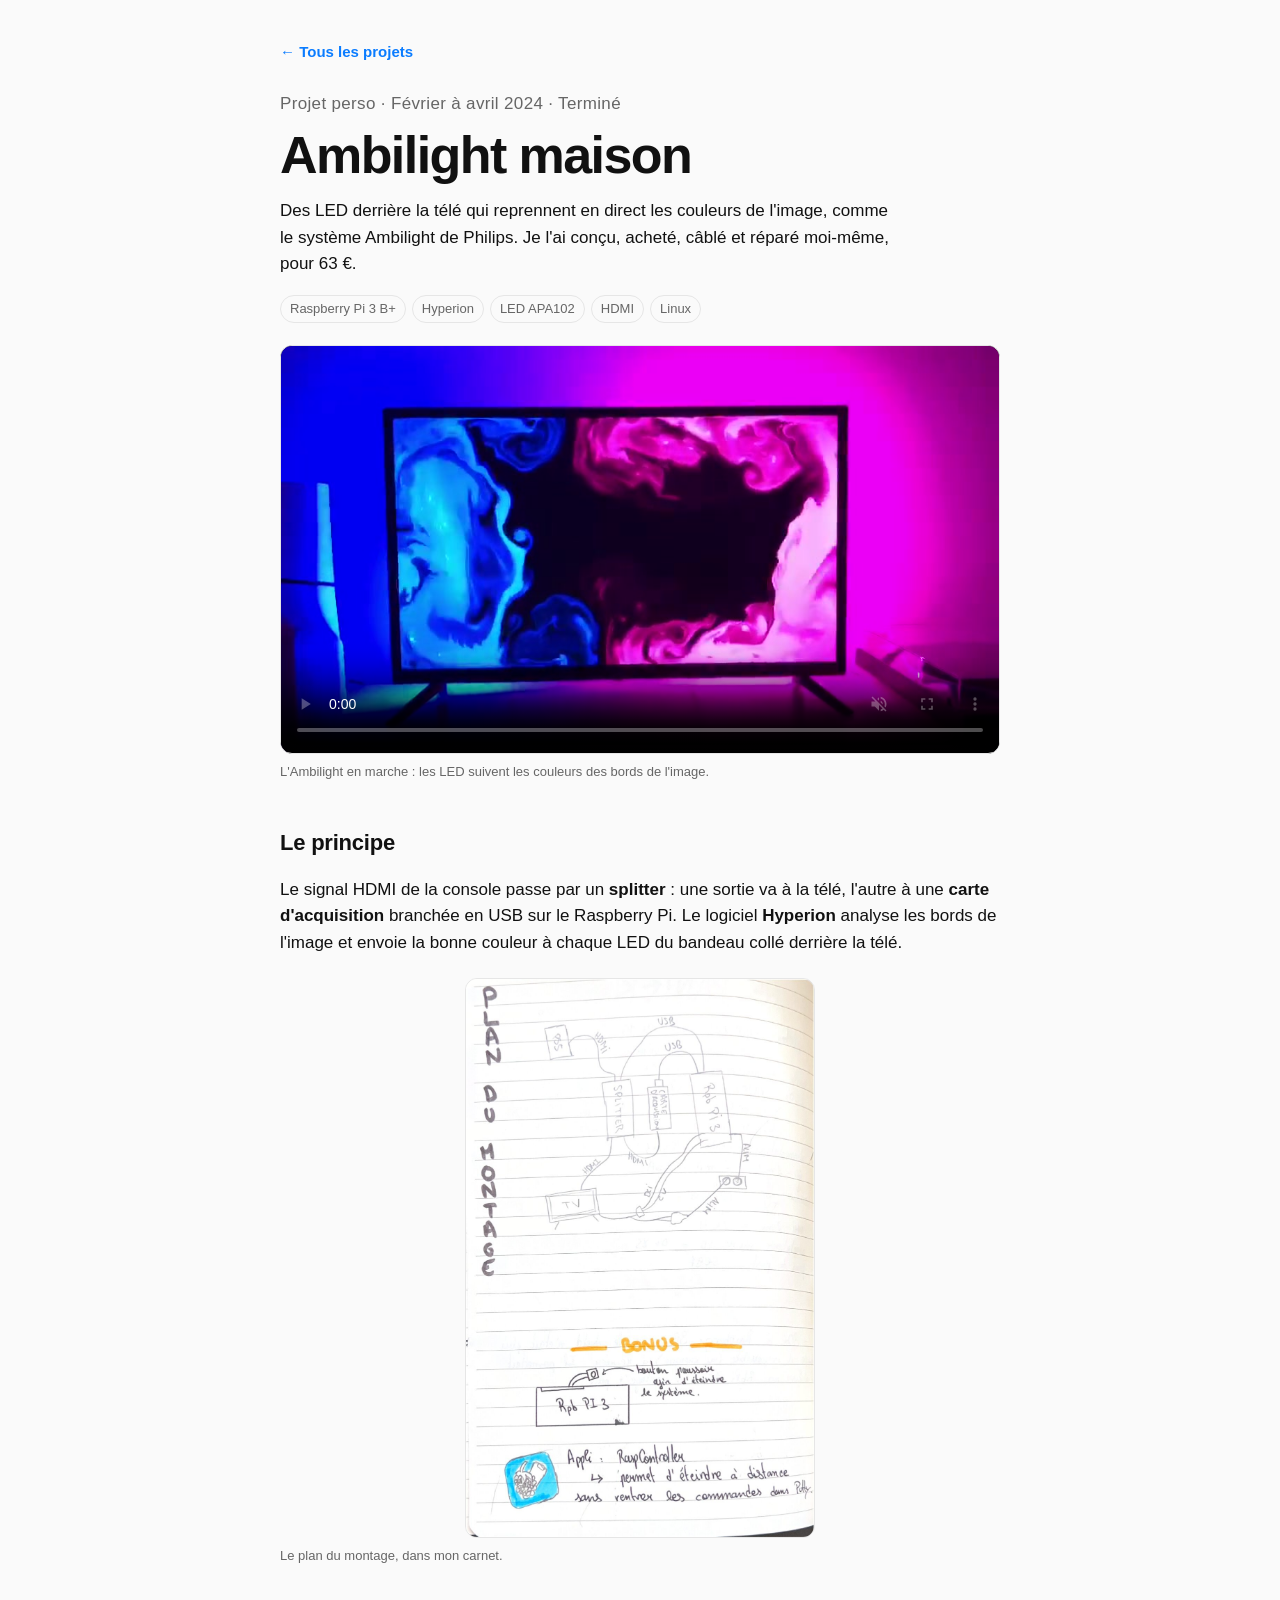
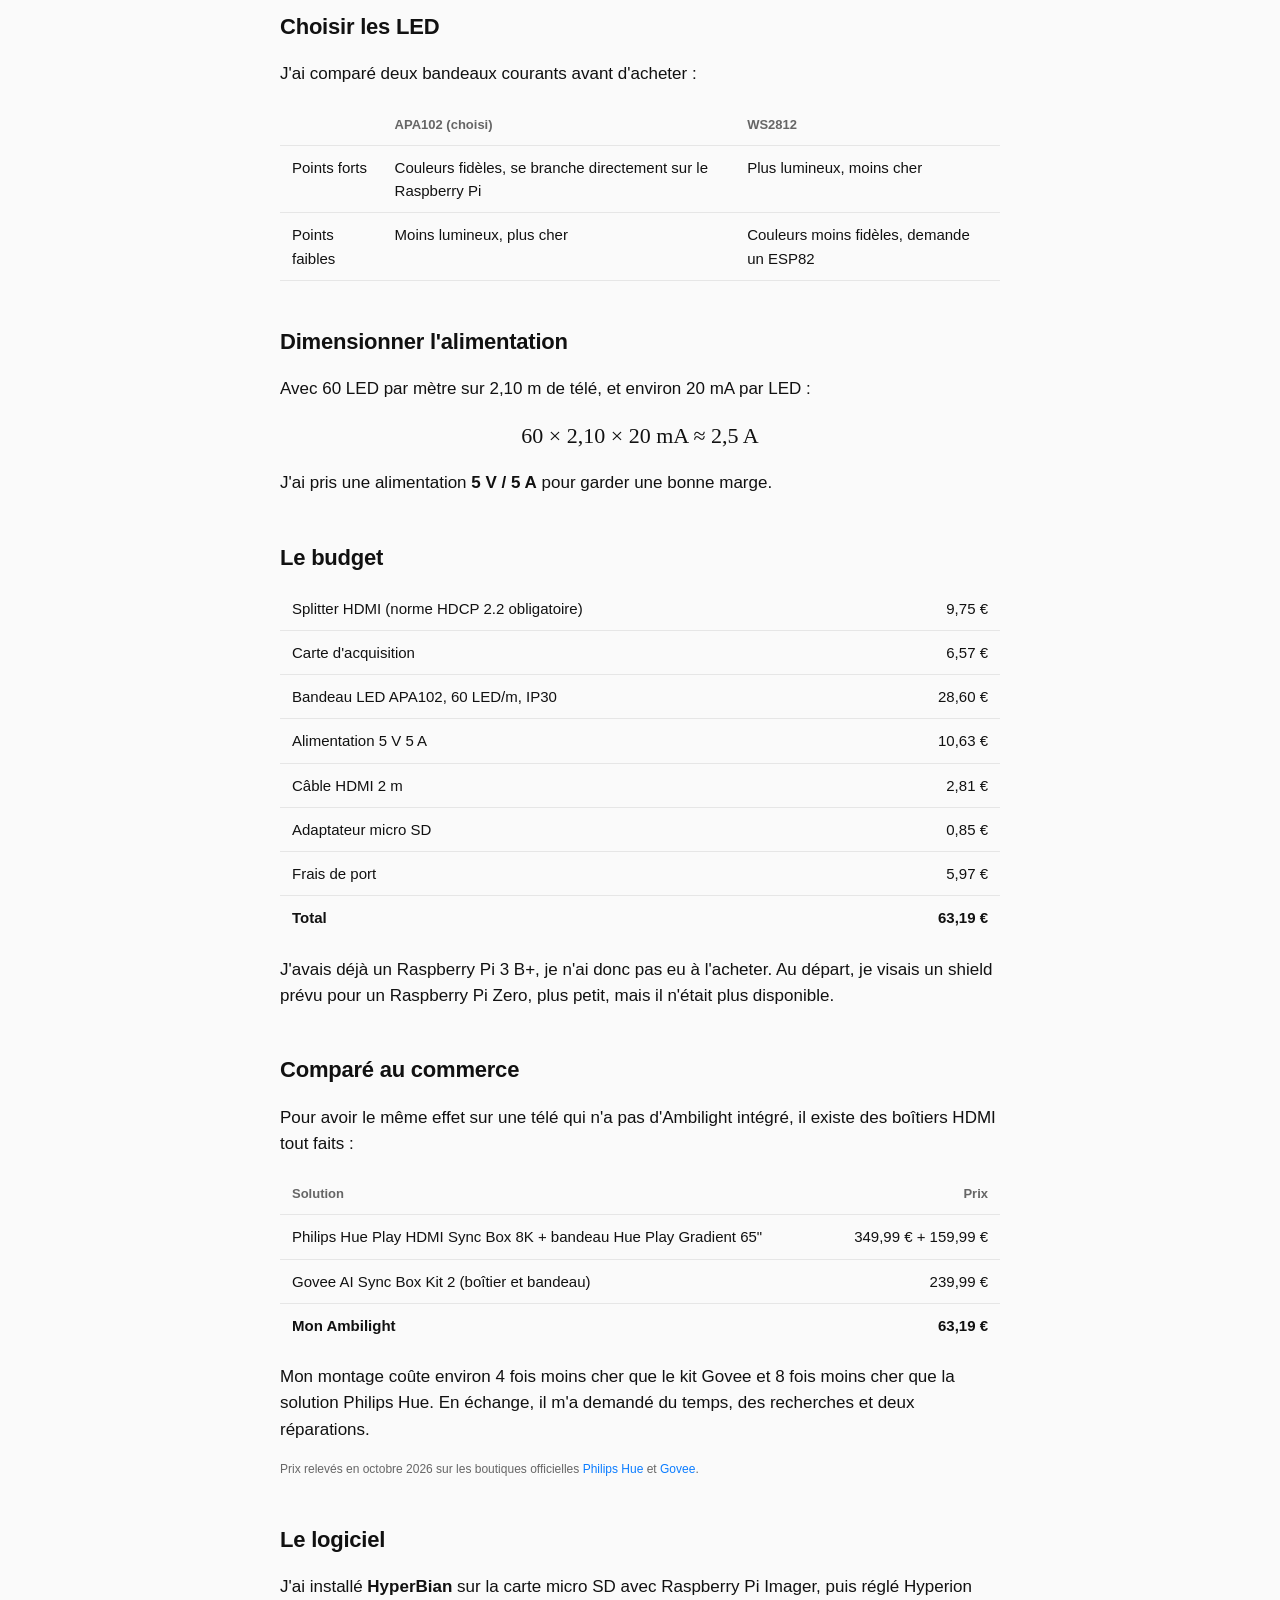
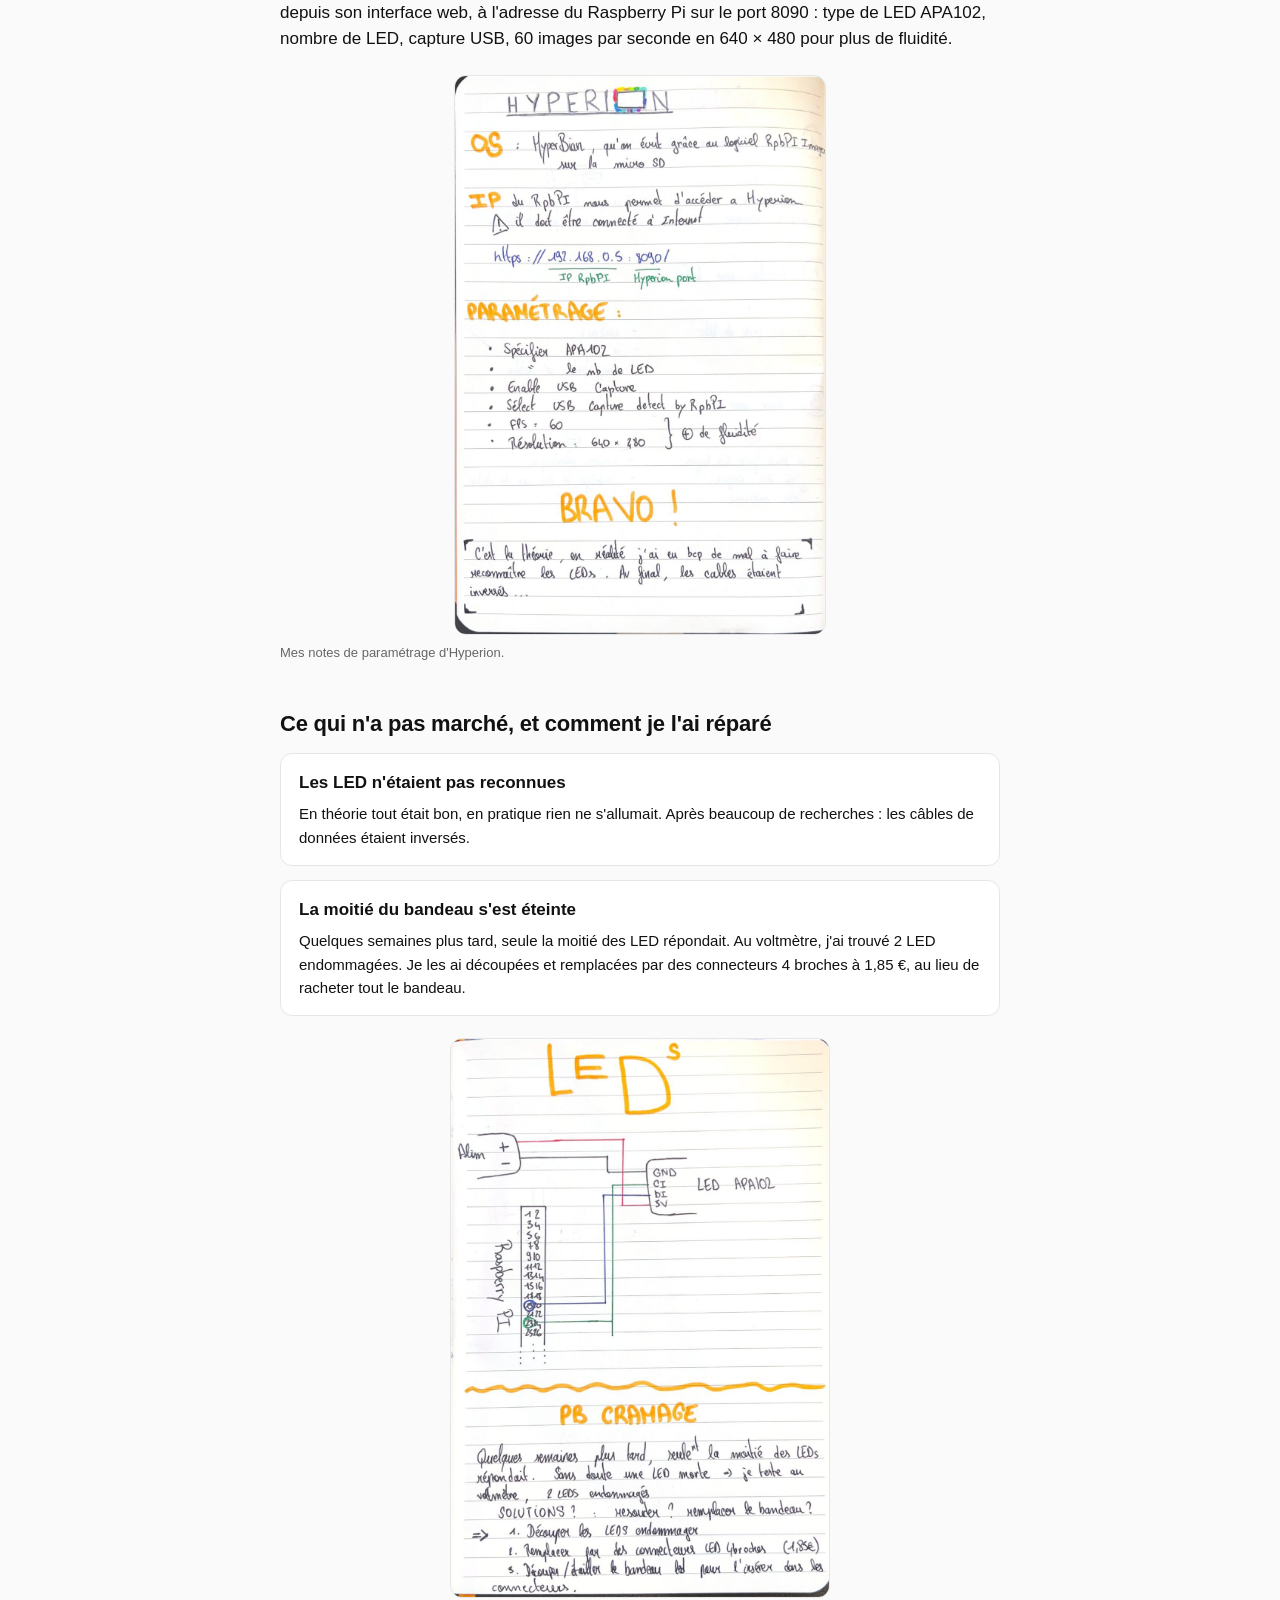
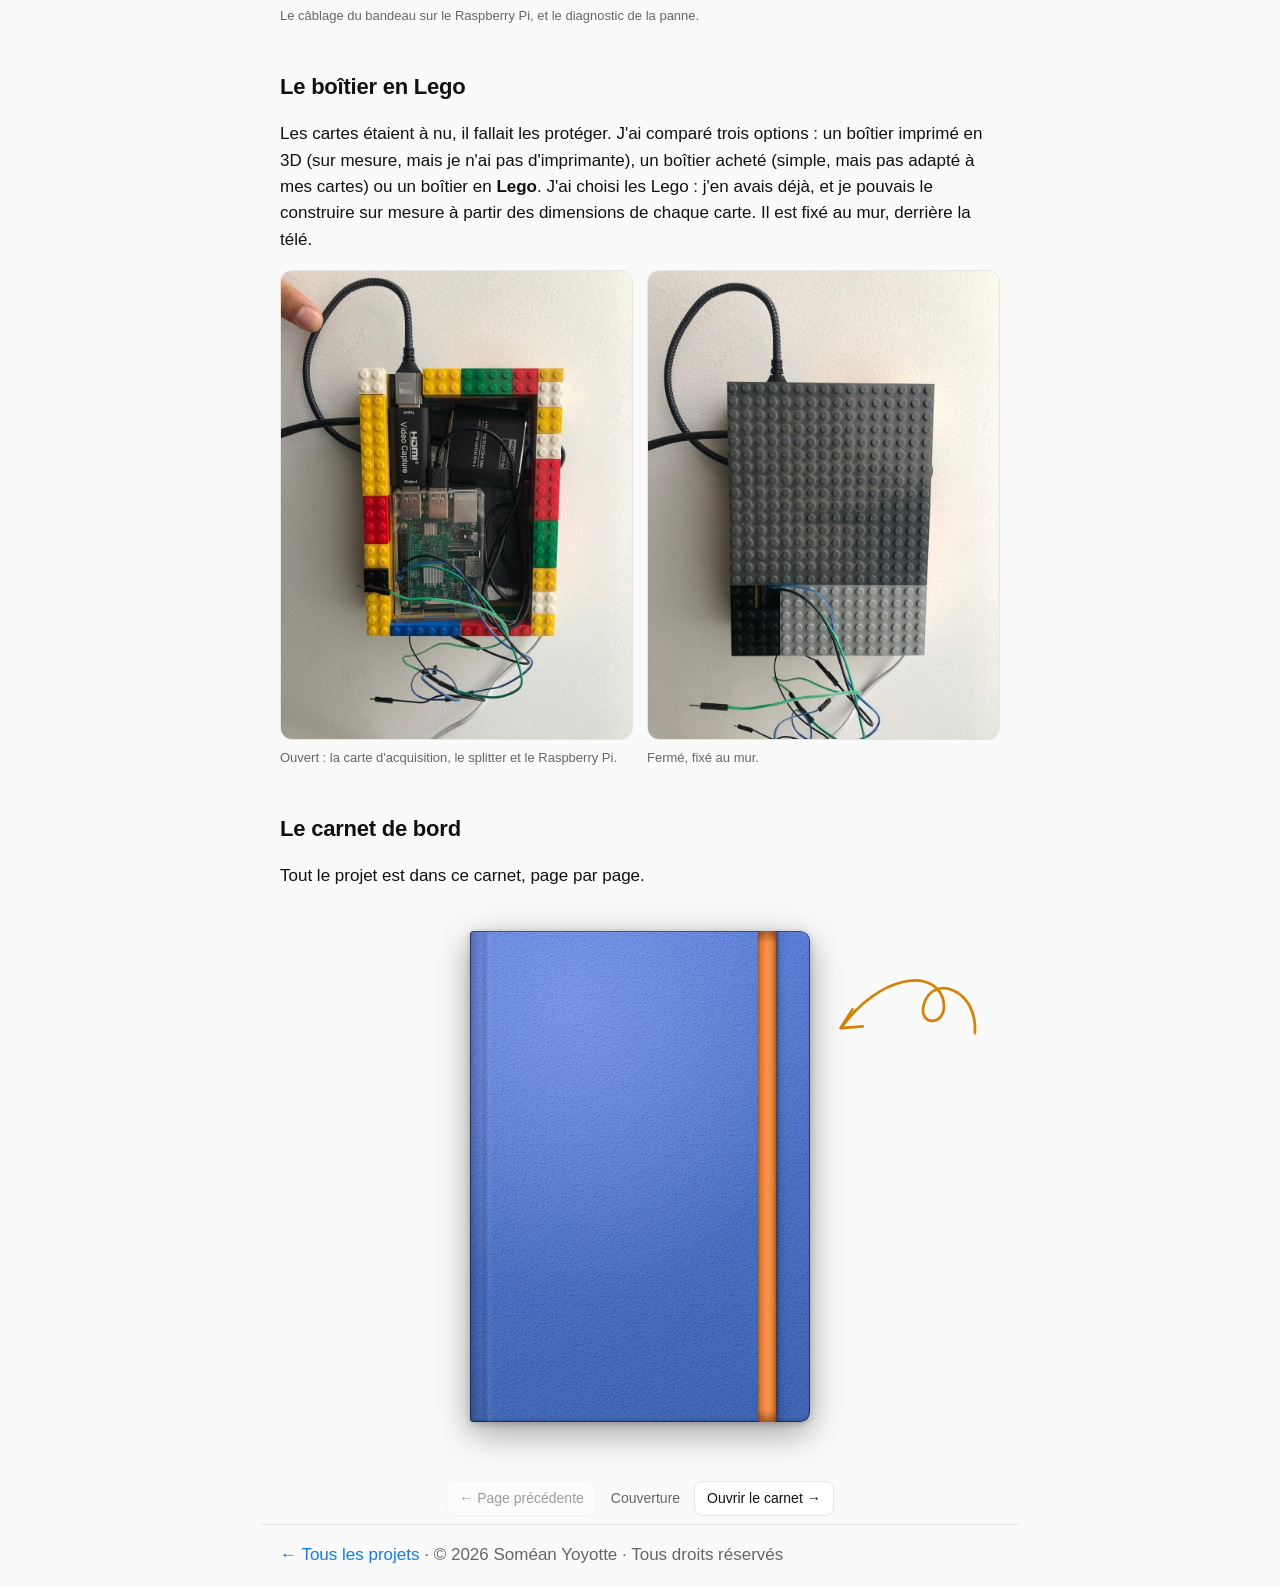
==== ambilight.html @ a29b06a0 "Frise : vidéo d'Adventuract (2021) Co-Authored-By: Claude Opus 5.5 (1M context) <noreply@anthropic.c" ====
<!doctype html>
<html lang="fr">
<head>
<meta charset="utf-8">
<meta name="viewport" content="width=device-width, initial-scale=1">
<title>Ambilight maison · Soméan Yoyotte</title>
<meta name="description" content="Un Ambilight fait maison avec un Raspberry Pi, Hyperion et un bandeau de LED APA102.">
<link rel="stylesheet" href="style.css?v=14">
</head>
<body class="page">
<main class="wrap narrow">
  <a class="back" href="index.html">← Tous les projets</a>
  <p class="kicker">Projet perso · Février à avril 2024 · Terminé</p>
  <h1>Ambilight maison</h1>
  <p class="lead">Des LED derrière la télé qui reprennent en direct les couleurs de l'image, comme le système Ambilight de Philips. Je l'ai conçu, acheté, câblé et réparé moi-même, pour 63 €.</p>
  <ul class="tags big"><li>Raspberry Pi 3 B+</li><li>Hyperion</li><li>LED APA102</li><li>HDMI</li><li>Linux</li></ul>

  <figure><video src="videos/ambilight.mp4" poster="images/ambi-video-cover.jpg" controls muted playsinline preload="metadata"></video><figcaption>L'Ambilight en marche : les LED suivent les couleurs des bords de l'image.</figcaption></figure>

  <h2>Le principe</h2>
  <p>Le signal HDMI de la console passe par un <b>splitter</b> : une sortie va à la télé, l'autre à une <b>carte d'acquisition</b> branchée en USB sur le Raspberry Pi. Le logiciel <b>Hyperion</b> analyse les bords de l'image et envoie la bonne couleur à chaque LED du bandeau collé derrière la télé.</p>
  <figure><img src="images/ambi-plan.jpg" alt="Plan du montage dessiné dans mon carnet : console, splitter, carte d'acquisition, Raspberry Pi, télé et alimentation" loading="lazy"><figcaption>Le plan du montage, dans mon carnet.</figcaption></figure>

  <h2>Choisir les LED</h2>
  <p>J'ai comparé deux bandeaux courants avant d'acheter :</p>
  <table>
    <tr><th></th><th>APA102 (choisi)</th><th>WS2812</th></tr>
    <tr><td>Points forts</td><td>Couleurs fidèles, se branche directement sur le Raspberry Pi</td><td>Plus lumineux, moins cher</td></tr>
    <tr><td>Points faibles</td><td>Moins lumineux, plus cher</td><td>Couleurs moins fidèles, demande un ESP82</td></tr>
  </table>

  <h2>Dimensionner l'alimentation</h2>
  <p>Avec 60 LED par mètre sur 2,10 m de télé, et environ 20 mA par LED :</p>
  <p class="formula">60 × 2,10 × 20 mA ≈ 2,5 A</p>
  <p>J'ai pris une alimentation <b>5 V / 5 A</b> pour garder une bonne marge.</p>

  <h2>Le budget</h2>
  <table>
    <tr><td>Splitter HDMI (norme HDCP 2.2 obligatoire)</td><td class="num">9,75 €</td></tr>
    <tr><td>Carte d'acquisition</td><td class="num">6,57 €</td></tr>
    <tr><td>Bandeau LED APA102, 60 LED/m, IP30</td><td class="num">28,60 €</td></tr>
    <tr><td>Alimentation 5 V 5 A</td><td class="num">10,63 €</td></tr>
    <tr><td>Câble HDMI 2 m</td><td class="num">2,81 €</td></tr>
    <tr><td>Adaptateur micro SD</td><td class="num">0,85 €</td></tr>
    <tr><td>Frais de port</td><td class="num">5,97 €</td></tr>
    <tr class="total"><td>Total</td><td class="num">63,19 €</td></tr>
  </table>
  <p>J'avais déjà un Raspberry Pi 3 B+, je n'ai donc pas eu à l'acheter. Au départ, je visais un shield prévu pour un Raspberry Pi Zero, plus petit, mais il n'était plus disponible.</p>

  <h2>Comparé au commerce</h2>
  <p>Pour avoir le même effet sur une télé qui n'a pas d'Ambilight intégré, il existe des boîtiers HDMI tout faits :</p>
  <table>
    <tr><th>Solution</th><th class="num">Prix</th></tr>
    <tr><td>Philips Hue Play HDMI Sync Box 8K + bandeau Hue Play Gradient 65"</td><td class="num">349,99 € + 159,99 €</td></tr>
    <tr><td>Govee AI Sync Box Kit 2 (boîtier et bandeau)</td><td class="num">239,99 €</td></tr>
    <tr class="total"><td>Mon Ambilight</td><td class="num">63,19 €</td></tr>
  </table>
  <p>Mon montage coûte environ 4 fois moins cher que le kit Govee et 8 fois moins cher que la solution Philips Hue. En échange, il m'a demandé du temps, des recherches et deux réparations.</p>
  <p class="credit">Prix relevés en octobre 2026 sur les boutiques officielles <a href="https://www.philips-hue.com/fr-fr/p/hue-philips-hue-play-hdmi-sync-box-8k/8719514458666">Philips Hue</a> et <a href="https://eu.govee.com/products/govee-ai-sync-box-kit-2">Govee</a>.</p>

  <h2>Le logiciel</h2>
  <p>J'ai installé <b>HyperBian</b> sur la carte micro SD avec Raspberry Pi Imager, puis réglé Hyperion depuis son interface web, à l'adresse du Raspberry Pi sur le port 8090 : type de LED APA102, nombre de LED, capture USB, 60 images par seconde en 640 × 480 pour plus de fluidité.</p>
  <figure><img src="images/ambi-hyperion.jpg" alt="Page de mon carnet sur l'installation et le paramétrage d'Hyperion" loading="lazy"><figcaption>Mes notes de paramétrage d'Hyperion.</figcaption></figure>

  <h2>Ce qui n'a pas marché, et comment je l'ai réparé</h2>
  <div class="issues">
    <div><h3>Les LED n'étaient pas reconnues</h3><p>En théorie tout était bon, en pratique rien ne s'allumait. Après beaucoup de recherches : les câbles de données étaient inversés.</p></div>
    <div><h3>La moitié du bandeau s'est éteinte</h3><p>Quelques semaines plus tard, seule la moitié des LED répondait. Au voltmètre, j'ai trouvé 2 LED endommagées. Je les ai découpées et remplacées par des connecteurs 4 broches à 1,85 €, au lieu de racheter tout le bandeau.</p></div>
  </div>
  <figure><img src="images/ambi-leds.jpg" alt="Schéma de câblage du bandeau APA102 sur le Raspberry Pi et notes sur la panne" loading="lazy"><figcaption>Le câblage du bandeau sur le Raspberry Pi, et le diagnostic de la panne.</figcaption></figure>

  <h2>Le boîtier en Lego</h2>
  <p>Les cartes étaient à nu, il fallait les protéger. J'ai comparé trois options : un boîtier imprimé en 3D (sur mesure, mais je n'ai pas d'imprimante), un boîtier acheté (simple, mais pas adapté à mes cartes) ou un boîtier en <b>Lego</b>. J'ai choisi les Lego : j'en avais déjà, et je pouvais le construire sur mesure à partir des dimensions de chaque carte. Il est fixé au mur, derrière la télé.</p>
  <div class="gallery">
    <figure><img src="images/ambi-boitier-ouvert.jpg" alt="Boîtier en Lego ouvert : carte d'acquisition HDMI, splitter et Raspberry Pi rangés à l'intérieur" loading="lazy"><figcaption>Ouvert : la carte d'acquisition, le splitter et le Raspberry Pi.</figcaption></figure>
    <figure><img src="images/ambi-boitier-ferme.jpg" alt="Boîtier en Lego fermé par des plaques grises, fixé au mur" loading="lazy"><figcaption>Fermé, fixé au mur.</figcaption></figure>
  </div>

  <h2>Le carnet de bord</h2>
  <p>Tout le projet est dans ce carnet, page par page.</p>
  <div class="notebook">
    <div class="book-stage">
      <svg class="open-hint" viewBox="0 0 272 250" aria-hidden="true">
        <g transform="translate(56 0)">
          <path class="hint-stroke" d="M178 92 C 182 40, 128 22, 118 58 C 110 86, 150 84, 140 50 C 128 16, 66 24, 22 84"/>
          <path class="hint-stroke" d="M34 64 L 20 86 L 46 84"/>
        </g>
        <g transform="rotate(-6 200 140)">
          <path class="hint-letter" d="M139.5 109.7 L139.5 110.7 L140.4 111.6 L142.3 111.6 L144.2 110.7 L145.2 108.8 L145.2 106.9 L144.2 105.0 L142.3 104.0 L139.5 104.0 L136.6 105.0 L134.7 106.9 L132.8 109.7 L131.8 111.6 L130.9 115.5 L130.9 119.3 L131.8 122.1 L132.8 123.1 L134.7 124.0 L136.6 124.0 L139.5 123.1 L141.4 121.2 L142.3 119.3"/>
          <path class="hint-letter" d="M147.1 119.3 L149.0 116.4 L151.9 111.6 L152.8 109.7 L153.8 106.9 L153.8 105.0 L152.8 104.0 L150.9 105.0 L150.0 106.9 L149.0 110.7 L148.0 117.4 L148.0 123.1 L149.0 124.0 L150.0 124.0 L151.9 123.1 L152.8 122.1 L154.7 119.3"/>
          <path class="hint-letter" d="M157.6 110.7 L157.6 111.6 L158.5 111.6 L158.5 110.7 L157.6 110.7"/>
          <path class="hint-letter" d="M154.7 119.3 L156.6 115.5 L154.7 121.2 L154.7 123.1 L155.7 124.0 L156.6 124.0 L158.5 123.1 L159.5 122.1 L161.4 119.3"/>
          <path class="hint-letter" d="M170.0 118.3 L169.0 116.4 L167.1 115.5 L165.2 115.5 L163.3 116.4 L162.4 117.4 L161.4 119.3 L161.4 121.2 L162.4 123.1 L164.3 124.0 L166.2 124.0 L168.1 123.1"/>
          <path class="hint-letter" d="M171.0 115.5 L170.0 118.3 L168.1 123.1 L165.2 129.8 L164.3 132.6 L164.3 134.5 L165.2 135.5 L167.1 134.5 L168.1 131.7 L168.1 125.0 L170.0 124.0 L172.9 122.1 L175.7 119.3"/>
          <path class="hint-letter" d="M175.7 119.3 L177.6 115.5 L175.7 121.2 L175.7 123.1 L176.7 124.0 L178.6 124.0 L180.5 123.1 L182.4 121.2 L184.3 118.3"/>
          <path class="hint-letter" d="M185.3 115.5 L183.4 121.2 L183.4 123.1 L184.3 124.0 L185.3 124.0 L187.2 123.1 L188.1 122.1 L190.0 119.3"/>
          <path class="hint-letter" d="M191.0 122.1 L192.9 121.2 L193.9 120.2 L194.8 118.3 L194.8 116.4 L193.9 115.5 L192.9 115.5 L191.0 116.4 L190.0 118.3 L190.0 121.2 L191.0 123.1 L192.9 124.0 L194.8 124.0 L196.7 123.1 L197.7 122.1 L199.6 119.3"/>
          <path class="hint-letter" d="M199.6 119.3 L201.5 116.4 L203.4 115.5 L205.3 115.5 L207.2 117.4 L207.2 119.3 L206.3 121.2 L204.4 123.1 L201.5 124.0 L203.4 125.0 L204.4 126.9 L204.4 129.8 L203.4 132.6 L202.5 134.5 L200.5 135.5 L199.6 134.5 L199.6 132.6 L200.5 129.8 L203.4 126.9 L206.3 125.0 L210.1 122.1 L213.0 119.3"/>
          <path class="hint-letter" d="M228.2 119.3 L230.1 116.4 L231.1 114.5 L231.1 116.4 L233.0 119.3 L234.0 121.2 L234.0 123.1 L232.0 124.0"/>
          <path class="hint-letter" d="M228.2 123.1 L230.1 124.0 L234.0 124.0 L235.9 123.1 L236.8 122.1 L238.7 119.3"/>
          <path class="hint-letter" d="M238.7 119.3 L240.6 115.5 L238.7 121.2 L238.7 123.1 L239.7 124.0 L241.6 124.0 L243.5 123.1 L245.4 121.2 L247.3 118.3"/>
          <path class="hint-letter" d="M248.3 115.5 L246.4 121.2 L246.4 123.1 L247.3 124.0 L248.3 124.0 L250.2 123.1 L251.1 122.1 L253.0 119.3"/>
          <path class="hint-letter" d="M253.0 119.3 L255.0 116.4 L255.9 114.5 L255.9 116.4 L258.8 116.4 L259.7 117.4 L259.7 119.3 L258.8 122.1 L258.8 123.1 L259.7 124.0 L260.7 124.0 L262.6 123.1 L263.5 122.1 L265.5 119.3"/>
          <path class="hint-letter" d="M134.0 161.3 L135.9 158.4 L138.8 153.6 L139.7 151.7 L140.7 148.9 L140.7 147.0 L139.7 146.0 L137.8 147.0 L136.9 148.9 L135.9 152.7 L135.0 159.4 L135.0 165.1 L135.9 166.0 L136.9 166.0 L138.8 165.1 L139.7 164.1 L141.6 161.3"/>
          <path class="hint-letter" d="M142.6 164.1 L144.5 163.2 L145.5 162.2 L146.4 160.3 L146.4 158.4 L145.5 157.5 L144.5 157.5 L142.6 158.4 L141.6 160.3 L141.6 163.2 L142.6 165.1 L144.5 166.0 L146.4 166.0 L148.3 165.1 L149.3 164.1 L151.2 161.3"/>
          <path class="hint-letter" d="M151.2 161.3 L153.1 158.4 L154.0 156.5 L154.0 158.4 L156.0 161.3 L156.9 163.2 L156.9 165.1 L155.0 166.0"/>
          <path class="hint-letter" d="M151.2 165.1 L153.1 166.0 L156.9 166.0 L158.8 165.1 L159.8 164.1 L161.7 161.3"/>
          <path class="hint-letter" d="M177.0 161.3 L178.9 158.4 L179.8 156.5 L178.9 160.3 L173.1 177.5"/>
          <path class="hint-letter" d="M178.9 160.3 L179.8 158.4 L181.7 157.5 L183.6 157.5 L185.5 158.4 L186.5 160.3 L186.5 162.2 L185.5 164.1 L184.6 165.1 L182.7 166.0"/>
          <path class="hint-letter" d="M178.9 165.1 L180.8 166.0 L183.6 166.0 L186.5 165.1 L188.4 164.1 L191.3 161.3"/>
          <path class="hint-letter" d="M199.9 160.3 L198.9 158.4 L197.0 157.5 L195.1 157.5 L193.2 158.4 L192.2 159.4 L191.3 161.3 L191.3 163.2 L192.2 165.1 L194.1 166.0 L196.0 166.0 L198.0 165.1 L198.9 163.2 L200.8 157.5 L199.9 162.2 L199.9 165.1 L200.8 166.0 L201.8 166.0 L203.7 165.1 L204.6 164.1 L206.5 161.3"/>
          <path class="hint-letter" d="M215.1 160.3 L214.2 158.4 L212.3 157.5 L210.4 157.5 L208.5 158.4 L207.5 159.4 L206.5 161.3 L206.5 163.2 L207.5 165.1 L209.4 166.0 L211.3 166.0 L213.2 165.1 L214.2 164.1"/>
          <path class="hint-letter" d="M216.1 157.5 L214.2 164.1 L210.4 174.6 L209.4 176.5 L207.5 177.5 L206.5 176.5 L206.5 174.6 L207.5 171.8 L210.4 168.9 L213.2 167.0 L215.1 166.0 L218.0 164.1 L220.9 161.3"/>
          <path class="hint-letter" d="M221.8 164.1 L223.7 163.2 L224.7 162.2 L225.6 160.3 L225.6 158.4 L224.7 157.5 L223.7 157.5 L221.8 158.4 L220.9 160.3 L220.9 163.2 L221.8 165.1 L223.7 166.0 L225.6 166.0 L227.5 165.1 L228.5 164.1 L230.4 161.3"/>
          <path class="hint-letter" d="M230.4 161.3 L232.3 158.4 L233.3 156.5 L233.3 158.4 L235.2 161.3 L236.1 163.2 L236.1 165.1 L234.2 166.0"/>
          <path class="hint-letter" d="M230.4 165.1 L232.3 166.0 L236.1 166.0 L238.0 165.1 L239.0 164.1 L240.9 161.3"/>
          <path class="hint-letter" d="M263.8 146.0 L262.9 147.0 L261.0 158.4"/>
          <path class="hint-letter" d="M263.8 147.0 L261.0 158.4"/>
          <path class="hint-letter" d="M263.8 146.0 L264.8 147.0 L261.0 158.4"/>
          <path class="hint-letter" d="M259.0 164.1 L258.1 165.1 L259.0 166.0 L260.0 165.1 L259.0 164.1"/>
        </g>
      </svg>
      <div class="thermo"><svg viewBox="0 0 120 310" aria-hidden="true">
        <ellipse cx="60" cy="302" rx="44" ry="5" fill="rgba(0,0,0,.13)"/>
        <defs><clipPath id="thermo-cut"><path d="M0 54 L 34 49 L 41 58 L 49 46 L 56 57 L 63 47 L 71 56 L 78 45 L 86 53 L 120 50 L 120 320 L 0 320 Z"/></clipPath></defs>
        <g class="glass">
        <rect x="32" y="6" width="56" height="230" rx="28" fill="#c9dedd"/>
        <circle cx="60" cy="246" r="50" fill="#c9dedd"/>
        <rect x="42" y="16" width="36" height="220" rx="18" fill="#e9f3f3"/>
        <rect x="50" y="28" width="8" height="150" rx="4" fill="#ffffff" opacity=".9"/>
        <g class="mercury"><rect class="merc" x="42" y="200" width="36" height="46" fill="#ef3a4b"/><rect class="merc-shade" x="68" y="200" width="10" height="46" fill="#d02b3c"/><rect class="merc-hl" x="50" y="204" width="7" height="30" rx="3.5" fill="#ff6b78"/></g>
        <circle cx="60" cy="246" r="40" fill="#ef3a4b"/>
        <path d="M60 206 A40 40 0 0 1 60 286 A44 44 0 0 0 60 206 Z" fill="#d02b3c"/>
        <path d="M86 226 A40 40 0 0 1 48 284 A40 40 0 0 0 86 226 Z" fill="#d02b3c" opacity=".9"/>
        <ellipse cx="46" cy="230" rx="11" ry="7" transform="rotate(-35 46 230)" fill="#ff8a95" opacity=".85"/>
        <circle cx="38" cy="256" r="4" fill="#ff8a95"/>
        <path class="tick" d="M72 40 h-10"/><path class="tick" d="M72 52 h-6"/><path class="tick" d="M72 64 h-6"/><path class="tick" d="M72 76 h-10"/><path class="tick" d="M72 88 h-6"/><path class="tick" d="M72 100 h-6"/><path class="tick" d="M72 112 h-10"/><path class="tick" d="M72 124 h-6"/><path class="tick" d="M72 136 h-6"/><path class="tick" d="M72 148 h-10"/><path class="tick" d="M72 160 h-6"/><path class="tick" d="M72 172 h-6"/><path class="tick" d="M72 184 h-10"/><path class="tick" d="M72 196 h-6"/>
        </g>
      </svg></div>
      <div class="book-flip">
      <div class="book2 closed shut" role="button" tabindex="0" aria-label="Carnet de bord : cliquer à droite pour la page suivante, à gauche pour la précédente">
        <div class="board"></div>
        <div class="leaf" data-i="0"><div class="face front cover-face"><div class="cover cover-front"><span class="elastic"></span></div></div><div class="face back"><img src="images/carnet/page-1.jpg" alt="Couverture du carnet : Yoyotte Soméan, Setup, du 20 février au 15 avril 2024" loading="lazy"></div></div>
        <div class="leaf" data-i="1"><div class="face front"><img src="images/carnet/page-2.jpg" alt="Page Panier : liste des achats, total 63,19 €, comparaison APA102 et WS2812" loading="lazy"></div><div class="face back"><img src="images/carnet/page-3.jpg" alt="Page Plan du montage : schéma des branchements et télécommande" loading="lazy"></div></div>
        <div class="leaf" data-i="2"><div class="face front"><img src="images/carnet/page-4.jpg" alt="Page Idées : trois options de boîtier et dimensions des cartes" loading="lazy"></div><div class="face back"><img src="images/carnet/page-5.jpg" alt="Page Hyperion : installation d'HyperBian et paramétrage" loading="lazy"></div></div>
        <div class="leaf" data-i="3"><div class="face front"><img src="images/carnet/page-6.jpg" alt="Page LEDs : câblage du bandeau APA102 et diagnostic de la panne" loading="lazy"></div><div class="face back"></div></div>
        <svg class="page-labels" viewBox="0 0 1800 1300" preserveAspectRatio="none" aria-hidden="true">
          <path class="page-stroke" d="M384 1196 C 366 1199, 350 1199, 326 1197"/>
          <path class="page-stroke" d="M342 1183 L 324 1197 L 342 1211"/>
          <path class="page-letter" d="M404.0 1201.0 L408.0 1195.0 L410.0 1191.0 L410.0 1195.0 L416.0 1195.0 L418.0 1197.0 L418.0 1201.0 L416.0 1207.0 L416.0 1209.0 L418.0 1211.0 L420.0 1211.0 L424.0 1209.0 L426.0 1207.0 L430.0 1201.0"/>
          <path class="page-letter" d="M432.0 1207.0 L436.0 1205.0 L438.0 1203.0 L440.0 1199.0 L440.0 1195.0 L438.0 1193.0 L436.0 1193.0 L432.0 1195.0 L430.0 1199.0 L430.0 1205.0 L432.0 1209.0 L436.0 1211.0 L440.0 1211.0 L444.0 1209.0 L446.0 1207.0 L450.0 1201.0"/>
          <path class="page-letter" d="M450.0 1201.0 L454.0 1193.0 L452.0 1203.0 L452.0 1209.0 L454.0 1211.0 L456.0 1211.0 L462.0 1209.0 L466.0 1205.0 L468.0 1199.0 L468.0 1193.0"/>
          <path class="page-letter" d="M468.0 1193.0 L470.0 1201.0 L472.0 1203.0 L476.0 1203.0 L480.0 1201.0"/>
          <path class="page-letter" d="M482.0 1207.0 L486.0 1205.0 L488.0 1203.0 L490.0 1199.0 L490.0 1195.0 L488.0 1193.0 L486.0 1193.0 L482.0 1195.0 L480.0 1199.0 L480.0 1205.0 L482.0 1209.0 L486.0 1211.0 L490.0 1211.0 L494.0 1209.0 L496.0 1207.0 L500.0 1201.0"/>
          <path class="page-letter" d="M500.0 1201.0 L504.0 1195.0 L508.0 1193.0 L510.0 1195.0 L510.0 1197.0 L508.0 1205.0 L506.0 1211.0"/>
          <path class="page-letter" d="M508.0 1205.0 L510.0 1201.0 L514.0 1195.0 L518.0 1193.0 L522.0 1193.0 L524.0 1195.0 L524.0 1199.0 L522.0 1205.0 L522.0 1209.0 L524.0 1211.0 L526.0 1211.0 L530.0 1209.0 L532.0 1207.0 L536.0 1201.0"/>
          <path class="page-letter" d="M542.0 1183.0 L542.0 1185.0 L544.0 1185.0 L544.0 1183.0 L542.0 1183.0"/>
          <path class="page-letter" d="M536.0 1201.0 L540.0 1193.0 L536.0 1205.0 L536.0 1209.0 L538.0 1211.0 L540.0 1211.0 L544.0 1209.0 L546.0 1207.0 L550.0 1201.0"/>
          <path class="page-letter" d="M550.0 1201.0 L554.0 1195.0 L556.0 1191.0 L556.0 1195.0 L562.0 1195.0 L564.0 1197.0 L564.0 1201.0 L562.0 1207.0 L562.0 1209.0 L564.0 1211.0 L566.0 1211.0 L570.0 1209.0 L572.0 1207.0 L576.0 1201.0"/>
          <path class="page-letter" d="M1229.0 1192.0 L1227.0 1188.0 L1223.0 1186.0 L1219.0 1186.0 L1215.0 1188.0 L1213.0 1190.0 L1211.0 1194.0 L1211.0 1198.0 L1213.0 1202.0 L1217.0 1204.0 L1221.0 1204.0 L1225.0 1202.0 L1227.0 1198.0 L1231.0 1186.0 L1229.0 1196.0 L1229.0 1202.0 L1231.0 1204.0 L1233.0 1204.0 L1237.0 1202.0 L1239.0 1200.0 L1243.0 1194.0"/>
          <path class="page-letter" d="M1243.0 1194.0 L1247.0 1186.0 L1245.0 1196.0 L1245.0 1202.0 L1247.0 1204.0 L1249.0 1204.0 L1255.0 1202.0 L1259.0 1198.0 L1261.0 1192.0 L1261.0 1186.0"/>
          <path class="page-letter" d="M1261.0 1186.0 L1263.0 1194.0 L1265.0 1196.0 L1269.0 1196.0 L1273.0 1194.0"/>
          <path class="page-letter" d="M1291.0 1192.0 L1289.0 1188.0 L1285.0 1186.0 L1281.0 1186.0 L1277.0 1188.0 L1275.0 1190.0 L1273.0 1194.0 L1273.0 1198.0 L1275.0 1202.0 L1279.0 1204.0 L1283.0 1204.0 L1287.0 1202.0 L1289.0 1198.0 L1293.0 1186.0 L1291.0 1196.0 L1291.0 1202.0 L1293.0 1204.0 L1295.0 1204.0 L1299.0 1202.0 L1301.0 1200.0 L1305.0 1194.0"/>
          <path class="page-letter" d="M1305.0 1194.0 L1309.0 1188.0 L1313.0 1186.0 L1315.0 1188.0 L1315.0 1190.0 L1313.0 1198.0 L1311.0 1204.0"/>
          <path class="page-letter" d="M1313.0 1198.0 L1315.0 1194.0 L1319.0 1188.0 L1323.0 1186.0 L1327.0 1186.0 L1329.0 1188.0 L1329.0 1192.0 L1327.0 1198.0 L1327.0 1202.0 L1329.0 1204.0 L1331.0 1204.0 L1335.0 1202.0 L1337.0 1200.0 L1341.0 1194.0"/>
          <path class="page-letter" d="M1355.0 1190.0 L1355.0 1188.0 L1353.0 1186.0 L1349.0 1186.0 L1345.0 1188.0 L1343.0 1190.0 L1341.0 1194.0 L1341.0 1198.0 L1343.0 1202.0 L1347.0 1204.0 L1353.0 1204.0 L1359.0 1200.0 L1363.0 1194.0"/>
          <path class="page-letter" d="M1365.0 1200.0 L1369.0 1198.0 L1371.0 1196.0 L1373.0 1192.0 L1373.0 1188.0 L1371.0 1186.0 L1369.0 1186.0 L1365.0 1188.0 L1363.0 1192.0 L1363.0 1198.0 L1365.0 1202.0 L1369.0 1204.0 L1373.0 1204.0 L1377.0 1202.0 L1379.0 1200.0 L1383.0 1194.0"/>
          <path class="page-letter" d="M1383.0 1194.0 L1387.0 1188.0 L1389.0 1184.0 L1389.0 1188.0 L1395.0 1188.0 L1397.0 1190.0 L1397.0 1194.0 L1395.0 1200.0 L1395.0 1202.0 L1397.0 1204.0 L1399.0 1204.0 L1403.0 1202.0 L1405.0 1200.0 L1409.0 1194.0"/>
          <path class="page-stroke" d="M1430 1189 C 1450 1188, 1466 1188, 1490 1190"/>
          <path class="page-stroke" d="M1472 1176 L 1491 1190 L 1472 1204"/>
        </svg>
        <div class="leaf" data-i="4"><div class="face front endpaper"></div><div class="face back cover-face"><div class="cover cover-back"><span class="stub stub-top"></span><span class="stub stub-bottom"></span><span class="seal">SY</span></div></div></div>
      </div>
      </div>
      <svg class="game-text" viewBox="0 0 272 250" aria-hidden="true">
        <g class="msg" data-m="0">
          <path class="game-letter" d="M100.3 60.7 L100.3 61.7 L101.3 62.6 L103.2 62.6 L105.1 61.7 L106.1 59.8 L106.1 57.9 L105.1 56.0 L103.2 55.0 L100.3 55.0 L97.5 56.0 L95.6 57.9 L93.7 60.7 L92.7 62.6 L91.8 66.5 L91.8 70.3 L92.7 73.1 L93.7 74.1 L95.6 75.0 L97.5 75.0 L100.3 74.1 L102.2 72.2 L103.2 70.3"/>
          <path class="game-letter" d="M108.0 70.3 L109.9 67.4 L112.8 62.6 L113.7 60.7 L114.7 57.9 L114.7 56.0 L113.7 55.0 L111.8 56.0 L110.8 57.9 L109.9 61.7 L108.9 68.4 L108.9 74.1 L109.9 75.0 L110.8 75.0 L112.8 74.1 L113.7 73.1 L115.6 70.3"/>
          <path class="game-letter" d="M118.5 61.7 L118.5 62.6 L119.4 62.6 L119.4 61.7 L118.5 61.7"/>
          <path class="game-letter" d="M115.6 70.3 L117.5 66.5 L115.6 72.2 L115.6 74.1 L116.6 75.0 L117.5 75.0 L119.4 74.1 L120.4 73.1 L122.3 70.3"/>
          <path class="game-letter" d="M130.9 69.3 L129.9 67.4 L128.0 66.5 L126.1 66.5 L124.2 67.4 L123.2 68.4 L122.3 70.3 L122.3 72.2 L123.2 74.1 L125.2 75.0 L127.1 75.0 L129.0 74.1"/>
          <path class="game-letter" d="M131.8 66.5 L130.9 69.3 L129.0 74.1 L126.1 80.8 L125.2 83.6 L125.2 85.5 L126.1 86.5 L128.0 85.5 L129.0 82.7 L129.0 76.0 L130.9 75.0 L133.8 73.1 L136.6 70.3"/>
          <path class="game-letter" d="M136.6 70.3 L138.5 66.5 L136.6 72.2 L136.6 74.1 L137.6 75.0 L139.5 75.0 L141.4 74.1 L143.3 72.2 L145.2 69.3"/>
          <path class="game-letter" d="M146.2 66.5 L144.2 72.2 L144.2 74.1 L145.2 75.0 L146.2 75.0 L148.1 74.1 L149.0 73.1 L150.9 70.3"/>
          <path class="game-letter" d="M151.9 73.1 L153.8 72.2 L154.8 71.2 L155.7 69.3 L155.7 67.4 L154.8 66.5 L153.8 66.5 L151.9 67.4 L150.9 69.3 L150.9 72.2 L151.9 74.1 L153.8 75.0 L155.7 75.0 L157.6 74.1 L158.6 73.1 L160.5 70.3"/>
          <path class="game-letter" d="M160.5 70.3 L162.4 67.4 L164.3 66.5 L166.2 66.5 L168.1 68.4 L168.1 70.3 L167.2 72.2 L165.2 74.1 L162.4 75.0 L164.3 76.0 L165.2 77.9 L165.2 80.8 L164.3 83.6 L163.3 85.5 L161.4 86.5 L160.5 85.5 L160.5 83.6 L161.4 80.8 L164.3 77.9 L167.2 76.0 L171.0 73.1 L173.8 70.3"/>
          <path class="game-letter" d="M189.1 70.3 L191.0 66.5 L190.1 71.2 L190.1 74.1 L191.0 75.0 L192.0 75.0 L194.8 74.1 L196.8 72.2 L197.7 69.3 L197.7 66.5"/>
          <path class="game-letter" d="M197.7 66.5 L198.7 70.3 L199.6 71.2 L201.5 71.2 L203.4 70.3"/>
          <path class="game-letter" d="M206.3 61.7 L206.3 62.6 L207.2 62.6 L207.2 61.7 L206.3 61.7"/>
          <path class="game-letter" d="M203.4 70.3 L205.3 66.5 L203.4 72.2 L203.4 74.1 L204.4 75.0 L205.3 75.0 L207.2 74.1 L208.2 73.1 L210.1 70.3"/>
          <path class="game-letter" d="M210.1 70.3 L212.0 67.4 L213.9 63.6"/>
          <path class="game-letter" d="M216.8 55.0 L211.1 72.2 L211.1 74.1 L212.0 75.0 L213.9 75.0 L215.8 74.1 L216.8 73.1 L218.7 70.3"/>
          <path class="game-letter" d="M211.1 62.6 L217.8 62.6"/>
          <path class="game-letter" d="M219.7 73.1 L221.6 72.2 L222.5 71.2 L223.5 69.3 L223.5 67.4 L222.5 66.5 L221.6 66.5 L219.7 67.4 L218.7 69.3 L218.7 72.2 L219.7 74.1 L221.6 75.0 L223.5 75.0 L225.4 74.1 L226.3 73.1 L228.2 70.3"/>
          <path class="game-letter" d="M118.5 112.3 L120.4 109.4 L121.3 107.5 L120.4 111.3 L114.7 128.5"/>
          <path class="game-letter" d="M120.4 111.3 L121.3 109.4 L123.2 108.5 L125.2 108.5 L127.1 109.4 L128.0 111.3 L128.0 113.2 L127.1 115.1 L126.1 116.1 L124.2 117.0"/>
          <path class="game-letter" d="M120.4 116.1 L122.3 117.0 L125.2 117.0 L128.0 116.1 L129.9 115.1 L132.8 112.3"/>
          <path class="game-letter" d="M138.5 108.5 L136.6 108.5 L134.7 109.4 L133.8 110.4 L132.8 112.3 L132.8 114.2 L133.8 116.1 L135.7 117.0 L137.6 117.0 L139.5 116.1 L140.4 115.1 L141.4 113.2 L141.4 111.3 L140.4 109.4 L138.5 108.5 L137.6 109.4 L137.6 111.3 L138.5 113.2 L140.4 114.2 L143.3 114.2 L145.2 113.2 L146.2 112.3"/>
          <path class="game-letter" d="M146.2 112.3 L148.1 108.5 L146.2 114.2 L146.2 116.1 L147.1 117.0 L149.0 117.0 L150.9 116.1 L152.8 114.2 L154.8 111.3"/>
          <path class="game-letter" d="M155.7 108.5 L153.8 114.2 L153.8 116.1 L154.8 117.0 L155.7 117.0 L157.6 116.1 L158.6 115.1 L160.5 112.3"/>
          <path class="game-letter" d="M160.5 112.3 L162.4 109.4 L163.3 107.5 L163.3 109.4 L166.2 109.4 L167.2 110.4 L167.2 112.3 L166.2 115.1 L166.2 116.1 L167.2 117.0 L168.1 117.0 L170.0 116.1 L171.0 115.1 L172.9 112.3"/>
          <path class="game-letter" d="M188.2 112.3 L190.1 109.4 L192.9 104.6 L193.9 102.7 L194.8 99.9 L194.8 98.0 L193.9 97.0 L192.0 98.0 L191.0 99.9 L190.1 103.7 L189.1 110.4 L189.1 116.1 L190.1 117.0 L191.0 117.0 L192.9 116.1 L193.9 115.1 L195.8 112.3"/>
          <path class="game-letter" d="M196.8 115.1 L198.7 114.2 L199.6 113.2 L200.6 111.3 L200.6 109.4 L199.6 108.5 L198.7 108.5 L196.8 109.4 L195.8 111.3 L195.8 114.2 L196.8 116.1 L198.7 117.0 L200.6 117.0 L202.5 116.1 L203.4 115.1 L205.3 112.3"/>
          <path class="game-letter" d="M93.2 154.3 L95.1 151.4 L96.0 149.5 L96.0 151.4 L98.9 151.4 L99.9 152.4 L99.9 154.3 L98.9 157.1 L98.9 158.1 L99.9 159.0 L100.8 159.0 L102.7 158.1 L103.7 157.1 L105.6 154.3"/>
          <path class="game-letter" d="M106.5 157.1 L108.5 156.2 L109.4 155.2 L110.4 153.3 L110.4 151.4 L109.4 150.5 L108.5 150.5 L106.5 151.4 L105.6 153.3 L105.6 156.2 L106.5 158.1 L108.5 159.0 L110.4 159.0 L112.3 158.1 L113.2 157.1 L115.1 154.3"/>
          <path class="game-letter" d="M115.1 154.3 L117.0 151.4 L119.0 147.6"/>
          <path class="game-letter" d="M121.8 139.0 L116.1 156.2 L116.1 158.1 L117.0 159.0 L119.0 159.0 L120.9 158.1 L121.8 157.1 L123.7 154.3"/>
          <path class="game-letter" d="M116.1 146.6 L122.8 146.6"/>
          <path class="game-letter" d="M129.5 150.5 L127.5 150.5 L125.6 151.4 L124.7 152.4 L123.7 154.3 L123.7 156.2 L124.7 158.1 L126.6 159.0 L128.5 159.0 L130.4 158.1 L131.4 157.1 L132.3 155.2 L132.3 153.3 L131.4 151.4 L129.5 150.5 L128.5 151.4 L128.5 153.3 L129.5 155.2 L131.4 156.2 L134.2 156.2 L136.1 155.2 L137.1 154.3"/>
          <path class="game-letter" d="M137.1 154.3 L139.0 150.5 L137.1 156.2 L137.1 158.1 L138.0 159.0 L140.0 159.0 L141.9 158.1 L143.8 156.2 L145.7 153.3"/>
          <path class="game-letter" d="M146.6 150.5 L144.7 156.2 L144.7 158.1 L145.7 159.0 L146.6 159.0 L148.5 158.1 L149.5 157.1 L151.4 154.3"/>
          <path class="game-letter" d="M151.4 154.3 L153.3 151.4 L154.3 149.5 L154.3 151.4 L157.1 151.4 L158.1 152.4 L158.1 154.3 L157.1 157.1 L157.1 158.1 L158.1 159.0 L159.0 159.0 L161.0 158.1 L161.9 157.1 L163.8 154.3"/>
          <path class="game-letter" d="M163.8 154.3 L165.7 151.4 L167.6 150.5 L168.6 151.4 L168.6 152.4 L167.6 156.2 L166.7 159.0"/>
          <path class="game-letter" d="M167.6 156.2 L168.6 154.3 L170.5 151.4 L172.4 150.5 L174.3 150.5 L175.3 151.4 L175.3 153.3 L174.3 156.2 L174.3 158.1 L175.3 159.0 L176.2 159.0 L178.1 158.1 L179.1 157.1 L181.0 154.3"/>
          <path class="game-letter" d="M182.0 157.1 L183.9 156.2 L184.8 155.2 L185.8 153.3 L185.8 151.4 L184.8 150.5 L183.9 150.5 L182.0 151.4 L181.0 153.3 L181.0 156.2 L182.0 158.1 L183.9 159.0 L185.8 159.0 L187.7 158.1 L188.6 157.1 L190.5 154.3"/>
          <path class="game-letter" d="M190.5 154.3 L192.5 151.4 L193.4 149.5 L193.4 151.4 L196.3 151.4 L197.2 152.4 L197.2 154.3 L196.3 157.1 L196.3 158.1 L197.2 159.0 L198.2 159.0 L200.1 158.1 L201.0 157.1 L203.0 154.3"/>
          <path class="game-letter" d="M225.9 139.0 L224.9 140.0 L223.0 151.4"/>
          <path class="game-letter" d="M225.9 140.0 L223.0 151.4"/>
          <path class="game-letter" d="M225.9 139.0 L226.8 140.0 L223.0 151.4"/>
          <path class="game-letter" d="M221.1 157.1 L220.1 158.1 L221.1 159.0 L222.0 158.1 L221.1 157.1"/>
        </g>
        <g class="msg" data-m="1" style="display:none">
          <path class="game-letter" d="M125.6 79.8 L125.6 80.8 L126.6 81.7 L128.5 81.7 L129.5 80.8 L129.5 78.9 L128.5 77.0 L125.6 76.0 L121.8 76.0 L119.0 77.0 L118.0 78.9 L118.0 81.7 L119.0 83.6 L119.9 84.6 L122.8 85.5 L119.9 85.5 L117.0 86.5 L116.1 87.5 L115.1 89.4 L115.1 92.2 L116.1 94.1 L117.0 95.1 L119.9 96.0 L122.8 96.0 L125.6 95.1 L127.5 93.2 L128.5 91.3"/>
          <path class="game-letter" d="M131.4 91.3 L133.3 88.4 L134.2 86.5 L134.2 88.4 L136.1 91.3 L137.1 93.2 L137.1 95.1 L135.2 96.0"/>
          <path class="game-letter" d="M131.4 95.1 L133.3 96.0 L137.1 96.0 L139.0 95.1 L140.0 94.1 L141.9 91.3"/>
          <path class="game-letter" d="M141.9 91.3 L143.8 88.4 L144.7 86.5 L144.7 88.4 L146.6 91.3 L147.6 93.2 L147.6 95.1 L145.7 96.0"/>
          <path class="game-letter" d="M141.9 95.1 L143.8 96.0 L147.6 96.0 L149.5 95.1 L150.5 94.1 L152.4 91.3"/>
          <path class="game-letter" d="M161.0 90.3 L160.0 88.4 L158.1 87.5 L156.2 87.5 L154.3 88.4 L153.3 89.4 L152.4 91.3 L152.4 93.2 L153.3 95.1 L155.2 96.0 L157.1 96.0 L159.0 95.1 L160.0 93.2 L161.9 87.5 L161.0 92.2 L161.0 95.1 L161.9 96.0 L162.9 96.0 L164.8 95.1 L165.7 94.1 L167.6 91.3"/>
          <path class="game-letter" d="M167.6 91.3 L169.5 87.5 L167.6 93.2 L167.6 95.1 L168.6 96.0 L170.5 96.0 L172.4 95.1 L174.3 93.2 L176.2 90.3"/>
          <path class="game-letter" d="M177.2 87.5 L171.5 104.6 L170.5 106.5 L168.6 107.5 L167.6 106.5 L167.6 104.6 L168.6 101.8 L171.5 98.9 L174.3 97.0 L176.2 96.0 L179.1 94.1 L182.0 91.3"/>
          <path class="game-letter" d="M182.9 94.1 L184.8 93.2 L185.8 92.2 L186.7 90.3 L186.7 88.4 L185.8 87.5 L184.8 87.5 L182.9 88.4 L182.0 90.3 L182.0 93.2 L182.9 95.1 L184.8 96.0 L186.7 96.0 L188.6 95.1 L189.6 94.1 L191.5 91.3"/>
          <path class="game-letter" d="M191.5 91.3 L193.4 88.4 L195.3 87.5 L197.2 87.5 L199.1 89.4 L199.1 91.3 L198.2 93.2 L196.3 95.1 L193.4 96.0 L195.3 97.0 L196.3 98.9 L196.3 101.8 L195.3 104.6 L194.4 106.5 L192.5 107.5 L191.5 106.5 L191.5 104.6 L192.5 101.8 L195.3 98.9 L198.2 97.0 L202.0 94.1 L204.9 91.3"/>
          <path class="game-letter" d="M112.7 136.1 L114.7 135.2 L115.6 134.2 L116.6 132.3 L116.6 130.4 L115.6 129.5 L114.7 129.5 L112.7 130.4 L111.8 132.3 L111.8 135.2 L112.7 137.1 L114.7 138.0 L116.6 138.0 L118.5 137.1 L119.4 136.1 L121.3 133.3"/>
          <path class="game-letter" d="M121.3 133.3 L123.2 130.4 L125.2 129.5 L126.1 130.4 L126.1 131.4 L125.2 135.2 L124.2 138.0"/>
          <path class="game-letter" d="M125.2 135.2 L126.1 133.3 L128.0 130.4 L129.9 129.5 L131.8 129.5 L132.8 130.4 L132.8 132.3 L131.8 135.2 L131.8 137.1 L132.8 138.0 L133.8 138.0 L135.7 137.1 L136.6 136.1 L138.5 133.3"/>
          <path class="game-letter" d="M145.2 131.4 L145.2 130.4 L144.2 129.5 L142.3 129.5 L140.4 130.4 L139.5 131.4 L138.5 133.3 L138.5 135.2 L139.5 137.1 L141.4 138.0 L144.2 138.0 L147.1 136.1 L149.0 133.3"/>
          <path class="game-letter" d="M154.8 129.5 L152.8 129.5 L150.9 130.4 L150.0 131.4 L149.0 133.3 L149.0 135.2 L150.0 137.1 L151.9 138.0 L153.8 138.0 L155.7 137.1 L156.7 136.1 L157.6 134.2 L157.6 132.3 L156.7 130.4 L154.8 129.5 L153.8 130.4 L153.8 132.3 L154.8 134.2 L156.7 135.2 L159.5 135.2 L161.4 134.2 L162.4 133.3"/>
          <path class="game-letter" d="M162.4 133.3 L164.3 130.4 L165.2 128.5 L165.2 130.4 L168.1 130.4 L169.1 131.4 L169.1 133.3 L168.1 136.1 L168.1 137.1 L169.1 138.0 L170.0 138.0 L171.9 137.1 L172.9 136.1 L174.8 133.3"/>
          <path class="game-letter" d="M175.8 136.1 L177.7 135.2 L178.6 134.2 L179.6 132.3 L179.6 130.4 L178.6 129.5 L177.7 129.5 L175.8 130.4 L174.8 132.3 L174.8 135.2 L175.8 137.1 L177.7 138.0 L179.6 138.0 L181.5 137.1 L182.4 136.1 L184.3 133.3"/>
          <path class="game-letter" d="M207.2 118.0 L206.3 119.0 L204.4 130.4"/>
          <path class="game-letter" d="M207.2 119.0 L204.4 130.4"/>
          <path class="game-letter" d="M207.2 118.0 L208.2 119.0 L204.4 130.4"/>
          <path class="game-letter" d="M202.5 136.1 L201.5 137.1 L202.5 138.0 L203.4 137.1 L202.5 136.1"/>
        </g>
        <g class="msg" data-m="2" style="display:none">
          <path class="game-letter" d="M103.7 98.9 L104.6 99.9 L104.6 102.7 L103.7 106.5 L102.7 109.4 L101.8 111.3 L99.9 114.2 L98.0 116.1 L96.0 117.0 L95.1 117.0 L94.1 116.1 L94.1 113.2 L95.1 108.5 L96.0 105.6 L97.0 103.7 L98.9 100.8 L100.8 98.9 L102.7 98.0 L105.6 97.0 L110.4 97.0 L112.3 98.0 L113.2 98.9 L114.2 100.8 L114.2 103.7 L113.2 105.6 L112.3 106.5 L110.4 107.5 L107.5 107.5 L105.6 106.5 L104.6 105.6"/>
          <path class="game-letter" d="M115.1 112.3 L117.0 109.4 L119.9 104.6 L120.9 102.7 L121.8 99.9 L121.8 98.0 L120.9 97.0 L119.0 98.0 L118.0 99.9 L117.0 103.7 L116.1 110.4 L116.1 116.1 L117.0 117.0 L118.0 117.0 L119.9 116.1 L120.9 115.1 L122.8 112.3"/>
          <path class="game-letter" d="M122.8 112.3 L124.7 108.5 L122.8 114.2 L122.8 116.1 L123.7 117.0 L125.6 117.0 L127.5 116.1 L129.5 114.2 L131.4 111.3"/>
          <path class="game-letter" d="M132.3 108.5 L130.4 114.2 L130.4 116.1 L131.4 117.0 L132.3 117.0 L134.2 116.1 L135.2 115.1 L137.1 112.3"/>
          <path class="game-letter" d="M137.1 112.3 L139.0 109.4 L140.0 107.5 L140.0 109.4 L141.9 112.3 L142.8 114.2 L142.8 116.1 L140.9 117.0"/>
          <path class="game-letter" d="M137.1 116.1 L139.0 117.0 L142.8 117.0 L144.7 116.1 L145.7 115.1 L147.6 112.3"/>
          <path class="game-letter" d="M162.9 112.3 L164.8 108.5 L163.8 113.2 L163.8 116.1 L164.8 117.0 L165.7 117.0 L168.6 116.1 L170.5 114.2 L171.5 111.3 L171.5 108.5"/>
          <path class="game-letter" d="M171.5 108.5 L172.4 112.3 L173.4 113.2 L175.3 113.2 L177.2 112.3"/>
          <path class="game-letter" d="M180.0 103.7 L180.0 104.6 L181.0 104.6 L181.0 103.7 L180.0 103.7"/>
          <path class="game-letter" d="M177.2 112.3 L179.1 108.5 L177.2 114.2 L177.2 116.1 L178.1 117.0 L179.1 117.0 L181.0 116.1 L182.0 115.1 L183.9 112.3"/>
          <path class="game-letter" d="M183.9 112.3 L185.8 109.4 L187.7 105.6"/>
          <path class="game-letter" d="M190.5 97.0 L184.8 114.2 L184.8 116.1 L185.8 117.0 L187.7 117.0 L189.6 116.1 L190.5 115.1 L192.5 112.3"/>
          <path class="game-letter" d="M184.8 104.6 L191.5 104.6"/>
          <path class="game-letter" d="M193.4 115.1 L195.3 114.2 L196.3 113.2 L197.2 111.3 L197.2 109.4 L196.3 108.5 L195.3 108.5 L193.4 109.4 L192.5 111.3 L192.5 114.2 L193.4 116.1 L195.3 117.0 L197.2 117.0 L199.1 116.1 L200.1 115.1 L202.0 112.3"/>
          <path class="game-letter" d="M224.9 97.0 L224.0 98.0 L222.0 109.4"/>
          <path class="game-letter" d="M224.9 98.0 L222.0 109.4"/>
          <path class="game-letter" d="M224.9 97.0 L225.9 98.0 L222.0 109.4"/>
          <path class="game-letter" d="M220.1 115.1 L219.2 116.1 L220.1 117.0 L221.1 116.1 L220.1 115.1"/>
        </g>
        <g class="msg" data-m="3" style="display:none">
          <path class="game-letter" d="M98.4 102.7 L98.4 103.7 L99.4 104.6 L101.3 104.6 L103.2 103.7 L104.2 101.8 L104.2 99.9 L103.2 98.0 L101.3 97.0 L98.4 97.0 L95.6 98.0 L93.7 99.9 L91.8 102.7 L90.8 104.6 L89.8 108.5 L89.8 112.3 L90.8 115.1 L91.8 116.1 L93.7 117.0 L95.6 117.0 L98.4 116.1 L100.3 114.2 L101.3 112.3"/>
          <path class="game-letter" d="M111.8 108.5 L109.9 108.5 L108.0 109.4 L107.0 110.4 L106.1 112.3 L106.1 114.2 L107.0 116.1 L108.9 117.0 L110.8 117.0 L112.8 116.1 L113.7 115.1 L114.7 113.2 L114.7 111.3 L113.7 109.4 L111.8 108.5 L110.8 109.4 L110.8 111.3 L111.8 113.2 L113.7 114.2 L116.6 114.2 L118.5 113.2 L119.4 112.3"/>
          <path class="game-letter" d="M119.4 112.3 L121.3 109.4 L123.2 108.5 L124.2 109.4 L124.2 110.4 L123.2 114.2 L122.3 117.0"/>
          <path class="game-letter" d="M123.2 114.2 L124.2 112.3 L126.1 109.4 L128.0 108.5 L129.9 108.5 L130.9 109.4 L130.9 111.3 L129.9 114.2 L129.9 116.1 L130.9 117.0 L131.8 117.0 L133.8 116.1 L134.7 115.1 L136.6 112.3"/>
          <path class="game-letter" d="M136.6 112.3 L138.5 109.4 L140.4 105.6"/>
          <path class="game-letter" d="M143.3 97.0 L137.6 114.2 L137.6 116.1 L138.5 117.0 L140.4 117.0 L142.3 116.1 L143.3 115.1 L145.2 112.3"/>
          <path class="game-letter" d="M137.6 104.6 L144.2 104.6"/>
          <path class="game-letter" d="M148.1 103.7 L148.1 104.6 L149.0 104.6 L149.0 103.7 L148.1 103.7"/>
          <path class="game-letter" d="M145.2 112.3 L147.1 108.5 L145.2 114.2 L145.2 116.1 L146.2 117.0 L147.1 117.0 L149.0 116.1 L150.0 115.1 L151.9 112.3"/>
          <path class="game-letter" d="M151.9 112.3 L153.8 109.4 L155.7 108.5 L156.7 109.4 L156.7 110.4 L155.7 114.2 L154.8 117.0"/>
          <path class="game-letter" d="M155.7 114.2 L156.7 112.3 L158.6 109.4 L160.5 108.5 L162.4 108.5 L163.3 109.4 L163.3 111.3 L162.4 114.2 L162.4 116.1 L163.3 117.0 L164.3 117.0 L166.2 116.1 L167.2 115.1 L169.1 112.3"/>
          <path class="game-letter" d="M169.1 112.3 L171.0 108.5 L169.1 114.2 L169.1 116.1 L170.0 117.0 L171.9 117.0 L173.8 116.1 L175.8 114.2 L177.7 111.3"/>
          <path class="game-letter" d="M178.6 108.5 L176.7 114.2 L176.7 116.1 L177.7 117.0 L178.6 117.0 L180.5 116.1 L181.5 115.1 L183.4 112.3"/>
          <path class="game-letter" d="M184.3 115.1 L186.2 114.2 L187.2 113.2 L188.2 111.3 L188.2 109.4 L187.2 108.5 L186.2 108.5 L184.3 109.4 L183.4 111.3 L183.4 114.2 L184.3 116.1 L186.2 117.0 L188.2 117.0 L190.1 116.1 L191.0 115.1 L192.9 112.3"/>
          <path class="game-letter" d="M192.9 112.3 L194.8 109.4 L196.8 108.5 L198.7 108.5 L200.6 110.4 L200.6 112.3 L199.6 114.2 L197.7 116.1 L194.8 117.0 L196.8 118.0 L197.7 119.9 L197.7 122.8 L196.8 125.6 L195.8 127.5 L193.9 128.5 L192.9 127.5 L192.9 125.6 L193.9 122.8 L196.8 119.9 L199.6 118.0 L203.4 115.1 L206.3 112.3"/>
          <path class="game-letter" d="M229.2 97.0 L228.2 98.0 L226.3 109.4"/>
          <path class="game-letter" d="M229.2 98.0 L226.3 109.4"/>
          <path class="game-letter" d="M229.2 97.0 L230.2 98.0 L226.3 109.4"/>
          <path class="game-letter" d="M224.4 115.1 L223.5 116.1 L224.4 117.0 L225.4 116.1 L224.4 115.1"/>
        </g>
        <g class="msg" data-m="4" style="display:none">
          <path class="game-letter" d="M107.5 79.8 L107.5 80.8 L108.5 81.7 L110.4 81.7 L111.3 80.8 L111.3 78.9 L110.4 77.0 L107.5 76.0 L103.7 76.0 L100.8 77.0 L99.9 78.9 L99.9 81.7 L100.8 83.6 L101.8 84.6 L104.6 85.5 L101.8 85.5 L98.9 86.5 L98.0 87.5 L97.0 89.4 L97.0 92.2 L98.0 94.1 L98.9 95.1 L101.8 96.0 L104.6 96.0 L107.5 95.1 L109.4 93.2 L110.4 91.3"/>
          <path class="game-letter" d="M113.2 91.3 L115.1 88.4 L117.0 87.5 L118.0 88.4 L118.0 89.4 L117.0 93.2 L116.1 96.0"/>
          <path class="game-letter" d="M117.0 93.2 L118.0 91.3 L119.9 88.4 L121.8 87.5 L123.7 87.5 L124.7 88.4 L124.7 90.3 L123.7 93.2 L123.7 95.1 L124.7 96.0 L125.6 96.0 L127.5 95.1 L128.5 94.1 L130.4 91.3"/>
          <path class="game-letter" d="M137.1 89.4 L137.1 88.4 L136.1 87.5 L134.2 87.5 L132.3 88.4 L131.4 89.4 L130.4 91.3 L130.4 93.2 L131.4 95.1 L133.3 96.0 L136.1 96.0 L139.0 94.1 L140.9 91.3"/>
          <path class="game-letter" d="M146.6 87.5 L144.7 87.5 L142.8 88.4 L141.9 89.4 L140.9 91.3 L140.9 93.2 L141.9 95.1 L143.8 96.0 L145.7 96.0 L147.6 95.1 L148.5 94.1 L149.5 92.2 L149.5 90.3 L148.5 88.4 L146.6 87.5 L145.7 88.4 L145.7 90.3 L146.6 92.2 L148.5 93.2 L151.4 93.2 L153.3 92.2 L154.3 91.3"/>
          <path class="game-letter" d="M154.3 91.3 L156.2 88.4 L157.1 86.5 L157.1 88.4 L160.0 88.4 L161.0 89.4 L161.0 91.3 L160.0 94.1 L160.0 95.1 L161.0 96.0 L161.9 96.0 L163.8 95.1 L164.8 94.1 L166.7 91.3"/>
          <path class="game-letter" d="M167.6 94.1 L169.5 93.2 L170.5 92.2 L171.5 90.3 L171.5 88.4 L170.5 87.5 L169.5 87.5 L167.6 88.4 L166.7 90.3 L166.7 93.2 L167.6 95.1 L169.5 96.0 L171.5 96.0 L173.4 95.1 L174.3 94.1 L176.2 91.3"/>
          <path class="game-letter" d="M191.5 91.3 L193.4 87.5 L191.5 93.2 L191.5 95.1 L192.5 96.0 L194.4 96.0 L196.3 95.1 L198.2 93.2 L200.1 90.3"/>
          <path class="game-letter" d="M201.0 87.5 L199.1 93.2 L199.1 95.1 L200.1 96.0 L201.0 96.0 L203.0 95.1 L203.9 94.1 L205.8 91.3"/>
          <path class="game-letter" d="M205.8 91.3 L207.7 88.4 L209.6 87.5 L210.6 88.4 L210.6 89.4 L209.6 93.2 L208.7 96.0"/>
          <path class="game-letter" d="M209.6 93.2 L210.6 91.3 L212.5 88.4 L214.4 87.5 L216.3 87.5 L217.3 88.4 L217.3 90.3 L216.3 93.2 L216.3 95.1 L217.3 96.0 L218.2 96.0 L220.1 95.1 L221.1 94.1 L223.0 91.3"/>
          <path class="game-letter" d="M119.4 136.1 L121.3 135.2 L122.3 134.2 L123.2 132.3 L123.2 130.4 L122.3 129.5 L121.3 129.5 L119.4 130.4 L118.5 132.3 L118.5 135.2 L119.4 137.1 L121.3 138.0 L123.2 138.0 L125.2 137.1 L126.1 136.1 L128.0 133.3"/>
          <path class="game-letter" d="M128.0 133.3 L131.8 128.5 L133.8 125.6 L134.7 123.7 L135.7 120.9 L135.7 119.0 L134.7 118.0 L132.8 119.0 L131.8 120.9 L129.9 128.5 L127.1 137.1 L124.2 143.8 L123.2 146.6 L123.2 148.5 L124.2 149.5 L126.1 148.5 L127.1 145.7 L128.0 137.1 L129.0 138.0 L130.9 138.0 L132.8 137.1 L133.8 136.1 L135.7 133.3"/>
          <path class="game-letter" d="M135.7 133.3 L139.5 128.5 L141.4 125.6 L142.3 123.7 L143.3 120.9 L143.3 119.0 L142.3 118.0 L140.4 119.0 L139.5 120.9 L137.6 128.5 L134.7 137.1 L131.8 143.8 L130.9 146.6 L130.9 148.5 L131.8 149.5 L133.8 148.5 L134.7 145.7 L135.7 137.1 L136.6 138.0 L138.5 138.0 L140.4 137.1 L141.4 136.1 L143.3 133.3"/>
          <path class="game-letter" d="M149.0 129.5 L147.1 129.5 L145.2 130.4 L144.2 131.4 L143.3 133.3 L143.3 135.2 L144.2 137.1 L146.2 138.0 L148.1 138.0 L150.0 137.1 L150.9 136.1 L151.9 134.2 L151.9 132.3 L150.9 130.4 L149.0 129.5 L148.1 130.4 L148.1 132.3 L149.0 134.2 L150.9 135.2 L153.8 135.2 L155.7 134.2 L156.7 133.3"/>
          <path class="game-letter" d="M156.7 133.3 L158.6 130.4 L159.5 128.5 L159.5 130.4 L162.4 130.4 L163.3 131.4 L163.3 133.3 L162.4 136.1 L162.4 137.1 L163.3 138.0 L164.3 138.0 L166.2 137.1 L167.2 136.1 L169.1 133.3"/>
          <path class="game-letter" d="M169.1 133.3 L171.0 130.4 L172.9 126.6"/>
          <path class="game-letter" d="M175.8 118.0 L170.0 135.2 L170.0 137.1 L171.0 138.0 L172.9 138.0 L174.8 137.1 L175.8 136.1 L177.7 133.3"/>
          <path class="game-letter" d="M170.0 125.6 L176.7 125.6"/>
          <path class="game-letter" d="M200.6 118.0 L199.6 119.0 L197.7 130.4"/>
          <path class="game-letter" d="M200.6 119.0 L197.7 130.4"/>
          <path class="game-letter" d="M200.6 118.0 L201.5 119.0 L197.7 130.4"/>
          <path class="game-letter" d="M195.8 136.1 L194.8 137.1 L195.8 138.0 L196.8 137.1 L195.8 136.1"/>
        </g>
        <g class="msg" data-m="5" style="display:none">
          <path class="game-letter" d="M120.4 98.9 L121.3 99.9 L121.3 102.7 L120.4 106.5 L119.4 109.4 L118.5 111.3 L116.6 114.2 L114.7 116.1 L112.8 117.0 L111.8 117.0 L110.8 116.1 L110.8 113.2 L111.8 108.5 L112.8 105.6 L113.7 103.7 L115.6 100.8 L117.5 98.9 L119.4 98.0 L122.3 97.0 L125.2 97.0 L127.1 98.0 L128.0 99.9 L128.0 101.8 L127.1 103.7 L126.1 104.6 L124.2 105.6 L121.3 106.5"/>
          <path class="game-letter" d="M120.4 106.5 L121.3 106.5 L124.2 107.5 L125.2 108.5 L126.1 110.4 L126.1 113.2 L125.2 115.1 L124.2 116.1 L122.3 117.0 L119.4 117.0 L117.5 116.1 L116.6 114.2"/>
          <path class="game-letter" d="M129.9 112.3 L131.8 109.4 L132.8 107.5 L132.8 109.4 L135.7 109.4 L136.6 110.4 L136.6 112.3 L135.7 115.1 L135.7 116.1 L136.6 117.0 L137.6 117.0 L139.5 116.1 L140.4 115.1 L142.3 112.3"/>
          <path class="game-letter" d="M150.9 111.3 L150.0 109.4 L148.1 108.5 L146.2 108.5 L144.2 109.4 L143.3 110.4 L142.3 112.3 L142.3 114.2 L143.3 116.1 L145.2 117.0 L147.1 117.0 L149.0 116.1 L150.0 114.2 L151.9 108.5 L150.9 113.2 L150.9 116.1 L151.9 117.0 L152.8 117.0 L154.8 116.1 L155.7 115.1 L157.6 112.3"/>
          <path class="game-letter" d="M157.6 112.3 L159.5 108.5 L158.6 113.2 L158.6 116.1 L159.5 117.0 L160.5 117.0 L163.3 116.1 L165.2 114.2 L166.2 111.3 L166.2 108.5"/>
          <path class="game-letter" d="M166.2 108.5 L167.2 112.3 L168.1 113.2 L170.0 113.2 L171.9 112.3"/>
          <path class="game-letter" d="M177.7 108.5 L175.8 108.5 L173.8 109.4 L172.9 110.4 L171.9 112.3 L171.9 114.2 L172.9 116.1 L174.8 117.0 L176.7 117.0 L178.6 116.1 L179.6 115.1 L180.5 113.2 L180.5 111.3 L179.6 109.4 L177.7 108.5 L176.7 109.4 L176.7 111.3 L177.7 113.2 L179.6 114.2 L182.4 114.2 L184.3 113.2 L185.3 112.3"/>
          <path class="game-letter" d="M208.2 97.0 L207.2 98.0 L205.3 109.4"/>
          <path class="game-letter" d="M208.2 98.0 L205.3 109.4"/>
          <path class="game-letter" d="M208.2 97.0 L209.2 98.0 L205.3 109.4"/>
          <path class="game-letter" d="M203.4 115.1 L202.5 116.1 L203.4 117.0 L204.4 116.1 L203.4 115.1"/>
        </g>
      </svg>
    </div>
    <div class="book-nav">
      <button class="book-prev" type="button">← Page précédente</button>
      <span class="book-count" id="book-count" aria-live="polite">Couverture</span>
      <button class="book-next" type="button">Page suivante →</button>
    </div>
  </div>
  <script>
  (function(){
    var stage=document.querySelector('.book-stage'), flip=stage.querySelector('.book-flip'), book=stage.querySelector('.book2'), leaves=[].slice.call(book.querySelectorAll('.leaf'));
    var count=document.getElementById('book-count'), prev=document.querySelector('.book-prev'), nextBtn=document.querySelector('.book-next');
    var gameText=stage.querySelector('.game-text'), msgs=[].slice.call(gameText.querySelectorAll('.msg')), thermo=stage.querySelector('.thermo'), merc=[].slice.call(thermo.querySelectorAll('.merc, .merc-shade')), mercHl=thermo.querySelector('.merc-hl'), glass=thermo.querySelector('.glass'), redLine=null, shards=[];
    var labels=['Couverture','Pages 1 et 2','Pages 3 et 4','Pages 5 et 6'], BACK=5, last=3, state=0, busy=false;
    var reduce=window.matchMedia('(prefers-reduced-motion: reduce)').matches, wide=window.matchMedia('(min-width: 920px)');
    function settle(l,on){ l.classList.add('noanim'); l.classList.toggle('settled',on); void l.offsetWidth; l.classList.remove('noanim'); }
    function stack(moving){
      leaves.forEach(function(l,i){ l.style.zIndex = (l===moving) ? 30 : (i<state ? 1+i : 20-i); });
      book.classList.toggle('closed',state===0); book.classList.toggle('closed-back',state===BACK);
      // carnet fermé : on cache les pages du dessous pour des bords nets
      book.classList.toggle('shut', !moving && !busy && (state===0 || state===BACK));
      count.textContent = state===BACK ? 'Dos du carnet' : labels[state];
      prev.disabled = state===0 || state===BACK; nextBtn.disabled = state===BACK;
      nextBtn.textContent = state===last ? 'Refermer le carnet' : (state===0 ? 'Ouvrir le carnet →' : 'Page suivante →');
      stage.classList.toggle('opened', state>0);
      stage.classList.toggle('reading', state>0 && state<=last && !sideGone);
      if(state>0 && state<=last && !sideGone) drawSide();
    }
    function go(n){
      if(busy||n===state||n<0) return;
      if(state===1 && sideDrawn) sideGone=true;           // la personne a compris : on retire « revenir / avancer »
      var fwd=n>state, l=leaves[fwd?state:n];
      if(!fwd) settle(l,false);
      state=n; stack(l); busy=true;
      requestAnimationFrame(function(){ l.classList.toggle('flipped',fwd); });
      setTimeout(function(){ if(fwd) settle(l,true); busy=false; stack(); },950);
    }
    // Dernière page : le carnet se referme et on voit le dos
    function closeBack(){
      if(busy) return;
      var a=leaves[3], b=leaves[4];
      sideGone=true; state=BACK; stack(a); busy=true; a.style.zIndex=30; b.style.zIndex=29;
      requestAnimationFrame(function(){ a.classList.add('flipped'); });
      setTimeout(function(){ b.classList.add('flipped'); },180);
      setTimeout(function(){ b.style.zIndex=31; },180+430);
      setTimeout(function(){ settle(a,true); settle(b,true); busy=false; stack(); startGame(); },1250);
    }
    function next(){ if(state<last) go(state+1); else if(state===last) closeBack(); }
    // Mini-jeu : cliquer vite sur le carnet pour faire monter le thermomètre et le retourner
    var p=0, clicks=0, playing=false, lastT=0, mi=0;
    function showMsg(i){ msgs.forEach(function(m,j){ m.style.display = j===i ? '' : 'none'; }); gameText.classList.remove('shake'); void gameText.getBoundingClientRect(); gameText.classList.add('shake'); }
    function startGame(){ p=0; clicks=0; mi=0; playing=true; showMsg(0); gameText.classList.remove('shake'); render(); stage.classList.add('gaming'); lastT=performance.now(); requestAnimationFrame(tick); }
    function mercTop(){ return 200-178*p; }
    function render(){ var y=mercTop(); merc.forEach(function(r){ r.setAttribute('y',y); r.setAttribute('height',246-y); }); mercHl.setAttribute('y',y+6); mercHl.setAttribute('height',Math.max(0,Math.min(150,196-y))); flip.style.translate='0 '+(-12*p)+'px'; }
    // petites explosions : des étincelles qui partent du haut de la colonne rouge
    function thermoPoint(fy){ var t=thermo.getBoundingClientRect(), s=stage.getBoundingClientRect(); return {x:t.left-s.left+t.width/2, y:t.top-s.top+t.height*fy/310, w:t.width}; }
    function sparks(x,y,n,dist,big){
      if(reduce) return;
      var colors=['#ef3a4b','#ff8a2a','#ffd166','#ff5a5f'];
      for(var i=0;i<n;i++){
        var d=document.createElement('span'), shard=big && i%4===0, size=(big?5:3)+Math.random()*(big?8:5);
        d.className='spark'+(shard?' shard':''); d.style.left=x+'px'; d.style.top=y+'px'; d.style.width=size+'px'; d.style.height=(shard?size*1.8:size)+'px';
        d.style.background = shard ? '#c9dedd' : colors[i%colors.length];
        stage.appendChild(d);
        var a=Math.random()*Math.PI*2, r=dist*(0.5+Math.random()*0.7), dx=Math.cos(a)*r, dy=Math.sin(a)*r-(big?20:8), rot=(Math.random()*720-360)|0;
        d.animate([{transform:'translate(-50%,-50%) scale(1)',opacity:1},{transform:'translate(calc(-50% + '+dx+'px), calc(-50% + '+dy+'px)) rotate('+rot+'deg) scale(.2)',opacity:0}],{duration:(big?700:420)+Math.random()*300,easing:'cubic-bezier(.2,.7,.3,1)',fill:'forwards'}).onfinish=function(){ this.effect.target.remove(); };
      }
    }
    // explosion finale : le thermomètre éclate et la colonne rouge file tout en haut du site
    function explode(){
      var t=thermoPoint(50), b=thermoPoint(50), sr=stage.getBoundingClientRect();
      sparks(t.x,t.y,30,90,true);
      glass.setAttribute('clip-path','url(#thermo-cut)'); thermo.classList.add('boom');
      dropShards(sr.left+window.scrollX+t.x, sr.top+window.scrollY+t.y, t.w);
      var w=t.w*36/120, bottom=sr.top+window.scrollY+b.y;
      redLine=document.createElement('div'); redLine.className='red-line';
      redLine.style.left=(sr.left+window.scrollX+t.x-w/2)+'px'; redLine.style.width=w+'px';
      document.body.appendChild(redLine);
      redLine.animate([{top:bottom+'px',height:'0px'},{top:'0px',height:bottom+'px'}],{duration:reduce?0:750,easing:'cubic-bezier(.55,0,.85,.35)',fill:'forwards'});
    }
    function tick(now){ if(!playing) return; var dt=Math.min(.1,(now-lastT)/1000); lastT=now; p=Math.max(0,p-0.22*dt); render(); requestAnimationFrame(tick); }
    function pump(){
      if(!playing) return;
      clicks++; p=Math.min(1,p+0.085); render();
      if(clicks>=3){ thermo.classList.add('show'); thermo.classList.remove('jolt'); void thermo.offsetWidth; thermo.classList.add('jolt'); if(clicks>3){ var m=thermoPoint(mercTop()); sparks(m.x,m.y,7,34,false); } }
      flip.classList.remove('wob'); void flip.offsetWidth; flip.classList.add('wob');
      if(p>=1){ playing=false; showMsg(msgs.length-1); explode(); setTimeout(fadeAll,2250); return; }
      mi = mi%4+1; showMsg(mi);                            // 4 consignes qui tournent
    }
    // éclats de verre qui retombent sur « Page précédente » et sur le trait au-dessus du pied de page
    function dropShards(x0,y0,tw){
      var pb=prev.getBoundingClientRect(), ft=document.querySelector('footer').getBoundingClientRect(), sx=window.scrollX, sy=window.scrollY;
      for(var i=0;i<6;i++){
        var onBtn=i<3, w=10+Math.random()*8, h=w*(0.7+Math.random()*0.6);
        var tx = onBtn ? pb.left+sx+12+Math.random()*(pb.width-24) : x0+(Math.random()*2-1)*Math.max(60,tw*3);
        var ty = (onBtn ? pb.top : ft.top)+sy;
        var el=document.createElement('span'); el.className='glass-shard';
        var pts=[[0,100],[100,100],[60+Math.random()*40,0]]; if(Math.random()<.5) pts=[[0,100],[100,100],[100,40],[Math.random()*40,0]];
        el.style.clipPath='polygon('+pts.map(function(p){return p[0]+'% '+p[1]+'%';}).join(',')+')';
        el.style.width=w+'px'; el.style.height=h+'px'; el.style.left=(tx-w/2)+'px'; el.style.top=(ty-h+1)+'px';
        document.body.appendChild(el); shards.push(el);
        var dx=x0-tx, dy=y0-ty, rot=(Math.random()*500-250)|0, end=(Math.random()*40-20)|0;
        if(reduce) continue;
        el.animate([
          {transform:'translate('+dx+'px,'+dy+'px) rotate(0deg)', easing:'cubic-bezier(.2,.6,.4,1)'},
          {transform:'translate('+(dx*0.6)+'px,'+(dy-70-Math.random()*50)+'px) rotate('+(rot/2)+'deg)', offset:.3, easing:'cubic-bezier(.5,0,1,.6)'},
          {transform:'translate(0,0) rotate('+end+'deg)', offset:.86, easing:'ease-out'},
          {transform:'translate(0,-7px) rotate('+end+'deg)', offset:.93, easing:'ease-in'},
          {transform:'translate(0,0) rotate('+end+'deg)'}
        ],{duration:950+Math.random()*350, fill:'backwards', delay:i*40});
      }
    }
    // tout disparaît ensemble (thermomètre, liquide, texte, éclats), puis le carnet se retourne
    function fadeAll(){
      stage.classList.remove('gaming'); thermo.classList.remove('show');
      [redLine].concat(shards).forEach(function(el){ if(el){ el.style.transition='opacity .5s ease'; el.style.opacity='0'; } });
      setTimeout(function(){
        if(redLine){ redLine.remove(); redLine=null; } shards.forEach(function(el){ el.remove(); }); shards=[];
        thermo.classList.remove('jolt','boom'); glass.removeAttribute('clip-path'); p=0; render();
        setTimeout(turnOver,10);
      },520);
    }
    function turnOver(){
      flip.classList.remove('wob');
      flip.style.transition = reduce ? 'none' : 'transform .38s cubic-bezier(.5,0,.9,.5), translate .38s';
      flip.style.transform='rotateY(90deg) scale(1.06)'; flip.style.translate='0 -24px';
      setTimeout(function(){
        state=0; book.classList.add('noanim');
        leaves.forEach(function(l){ l.classList.add('noanim'); l.classList.remove('flipped','settled'); void l.offsetWidth; l.classList.remove('noanim'); });
        sideGone=false; sideDrawn=false; frame(sideJob,-1); frame(hintJob,1e3);   // l'indication revient en fondu, sans être redessinée
        stack(); void book.offsetWidth; book.classList.remove('noanim');
        flip.style.transition='none'; flip.style.transform='rotateY(-90deg) scale(1.06)'; void flip.offsetWidth;
        flip.style.transition = reduce ? 'none' : 'transform .55s cubic-bezier(.2,.6,.3,1), translate .55s cubic-bezier(.3,1.6,.5,1)';
        flip.style.transform=''; flip.style.translate='';
        setTimeout(function(){ flip.style.transition=''; },600);
      }, reduce ? 0 : 400);
    }
    book.addEventListener('click',function(e){
      if(state===BACK){ pump(); return; }
      if(state===0){ next(); return; }
      var r=book.getBoundingClientRect();
      if(e.clientX < r.left + r.width/2){ go(state-1); } else { next(); }
    });
    nextBtn.addEventListener('click',next);
    book.addEventListener('keydown',function(e){
      if(e.key==='Enter'||e.key===' '||e.key==='ArrowRight'){ e.preventDefault(); if(state===BACK) pump(); else next(); }
      if(e.key==='ArrowLeft'&&state>0&&state<=last){ e.preventDefault(); go(state-1); }
    });
    prev.addEventListener('click',function(){ if(state>0&&state<=last) go(state-1); });
    // Tracé au stylo : chaque trait apparaît à la vitesse d'une main
    function pen(selector, arrowDur, speed){
      var plan=[], t=0; speed=speed||300;
      [].slice.call(stage.querySelectorAll(selector)).forEach(function(el){
        var L=el.getTotalLength(), arrow=!/letter/.test(el.getAttribute('class'));
        el.style.strokeDasharray=L+' '+L; el.style.strokeDashoffset=L; el.style.visibility='hidden';
        plan.push({el:el,L:L,arrow:arrow,start:t,dur:arrow ? Math.max(0.14,arrowDur*L/speed) : Math.max(0.05,L/speed)});
        t+=plan[plan.length-1].dur+(arrow?0.06:0.03);
      });
      return {plan:plan,total:t};
    }
    function frame(job,t){ job.plan.forEach(function(s){ s.el.style.visibility = t>=s.start ? 'visible' : 'hidden'; var x=(t-s.start)/s.dur; x=x<0?0:x>1?1:x; if(s.arrow) x = x<.5 ? 2*x*x : 1-Math.pow(-2*x+2,2)/2; s.el.style.strokeDashoffset=s.L*(1-x); }); }
    function play(job){
      if(reduce){ frame(job,1e3); return; }
      var t0=null; (function step(now){ if(t0===null) t0=now; var t=(now-t0)/1000; frame(job,t); if(t<job.total+0.1) requestAnimationFrame(step); })(performance.now());
    }
    var hintJob=pen('.open-hint path',0.7);
    (function(){ var n=0; hintJob.plan.forEach(function(s,i){ if(i===2) n+=0.2; if(i===2+15) n+=0.25; s.start+=n; }); hintJob.total+=n; var f=2.5/hintJob.total; hintJob.plan.forEach(function(s){ s.start*=f; s.dur*=f; }); hintJob.total=2.5; })();
    var sideJob=pen('.page-labels path',1,1000);
    var sideGone=false, sideDrawn=false;
    function drawSide(){ if(sideDrawn) return; sideDrawn=true; setTimeout(function(){ play(sideJob); },700); }
    stack();
    if(reduce || !('IntersectionObserver' in window)){ frame(hintJob,1e3); }
    else {
      var io=new IntersectionObserver(function(es){ es.forEach(function(e){ if(e.isIntersecting){ io.disconnect(); setTimeout(function(){ play(hintJob); },250); } }); },{threshold:0.6});
      io.observe(book);
    }
  })();
  </script>
</main>
<footer class="wrap narrow"><p><a href="index.html">← Tous les projets</a> · © 2026 Soméan Yoyotte · Tous droits réservés</p></footer>
</body>
</html>
---- style.css ----
:root {
  --bg: #fafafa; --fg: #111; --muted: #666; --line: #e6e6e6; --card: #fff; --accent: #0a7cff;
  --font: -apple-system, BlinkMacSystemFont, "Segoe UI", "Inter", "Liberation Sans", Arial, sans-serif;
}
@media (prefers-color-scheme: dark) {
  :root { --bg: #0d0d0d; --fg: #f2f2f2; --muted: #9a9a9a; --line: #262626; --card: #161616; --accent: #4da3ff; }
}
* { box-sizing: border-box; }
body { margin: 0; background: var(--bg); color: var(--fg); font-family: var(--font); line-height: 1.55; }
.wrap { max-width: 1080px; margin: 0 auto; padding: 0 20px; }
a { color: var(--accent); text-decoration: none; }
a:hover { text-decoration: underline; }

.hero { padding: 88px 0 56px; }
.kicker { margin: 0 0 10px; font-size: 14px; color: var(--muted); letter-spacing: .02em; }
.hero h1 { margin: 0 0 18px; font-size: clamp(40px, 7vw, 64px); line-height: 1.02; letter-spacing: -.03em; }
.lead { margin: 0; max-width: 620px; font-size: 19px; color: var(--fg); }
.links { display: flex; gap: 20px; margin-top: 26px; font-weight: 600; }
.links .todo { opacity: .45; }

h2 { font-size: 22px; letter-spacing: -.01em; margin: 0 0 20px; }
section { padding: 24px 0 48px; }

.grid { display: grid; grid-template-columns: repeat(auto-fill, minmax(300px, 1fr)); gap: 22px; }
.card { background: var(--card); border: 1px solid var(--line); border-radius: 14px; overflow: hidden; transition: transform .15s ease, box-shadow .15s ease; }
.card:hover { transform: translateY(-3px); box-shadow: 0 12px 30px rgba(0,0,0,.08); }
.thumb { aspect-ratio: 16 / 10; display: flex; align-items: flex-end; padding: 12px; }
.thumb.photo { padding: 0; background: #ddd; }
.thumb.photo img { width: 100%; height: 100%; object-fit: cover; display: block; }
.more { margin: 12px 0 0 !important; font-size: 14px !important; font-weight: 600; }
.thumb span { font-size: 12px; color: rgba(255,255,255,.85); background: rgba(0,0,0,.25); padding: 3px 8px; border-radius: 999px; }
.t1 { background: linear-gradient(135deg, #1f4037, #99f2c8); }
.t2 { background: linear-gradient(135deg, #8e2de2, #4a00e0 45%, #ff6a00); }
.t3 { background: linear-gradient(135deg, #0f2027, #2c5364 60%, #e94057); }
.t4 { background: linear-gradient(135deg, #232526, #414345); }
.t5 { background: linear-gradient(135deg, #f7971e, #ffd200); }
.t6 { background: linear-gradient(135deg, #2193b0, #6dd5ed); }
.t7 { background: linear-gradient(135deg, #3a1c71, #d76d77 60%, #ffaf7b); }
.body { padding: 18px 20px 20px; }
.meta { margin: 0 0 4px; font-size: 13px; color: var(--muted); }
.card h3 { margin: 0 0 8px; font-size: 19px; letter-spacing: -.01em; }
.card p { margin: 0 0 12px; font-size: 15px; }
.tags { display: flex; flex-wrap: wrap; gap: 6px; margin: 0; padding: 0; list-style: none; }
.tags li { font-size: 12px; padding: 3px 9px; border-radius: 999px; border: 1px solid var(--line); color: var(--muted); }
.credit { font-size: 12px !important; color: var(--muted); margin: 12px 0 0 !important; }

.timeline { list-style: none; margin: 0; padding: 0; border-left: 2px solid var(--line); }
.timeline li { position: relative; display: grid; grid-template-columns: 70px 1fr; gap: 12px; padding: 0 0 18px 22px; }
.timeline li::before { content: ""; position: absolute; left: -7px; top: 6px; width: 12px; height: 12px; border-radius: 50%; background: var(--accent); }
.timeline span { font-weight: 700; color: var(--muted); }
.timeline p { margin: 0; }
.timeline li > div { min-width: 0; }
.tl-video { display: block; width: 100%; max-width: 440px; margin-top: 10px; border-radius: 10px; background: #000; aspect-ratio: 3 / 2; }

footer { padding: 24px 20px 48px; color: var(--muted); font-size: 14px; border-top: 1px solid var(--line); }
@media (max-width: 560px) { .hero { padding: 56px 0 36px; } .lead { font-size: 17px; } }

/* Pages projet */
.narrow { max-width: 760px; }
.page main { padding-top: 40px; }
.back { display: inline-block; margin-bottom: 28px; font-weight: 600; font-size: 15px; }
.page h1 { margin: 0 0 16px; font-size: clamp(34px, 6vw, 52px); line-height: 1.05; letter-spacing: -.03em; }
.page h2 { margin: 44px 0 12px; }
.page p { font-size: 17px; }
.tags.big { margin-top: 18px; }
.tags.big li { font-size: 13px; }
figure { margin: 22px 0; }
figure img { max-height: 560px; width: auto; max-width: 100%; margin: 0 auto; }
.gallery img { width: 100%; max-height: none; }
figure img, .gallery img { border-radius: 12px; border: 1px solid var(--line); display: block; }
figcaption { font-size: 13px; color: var(--muted); margin-top: 8px; }
table { width: 100%; border-collapse: collapse; font-size: 15px; margin: 8px 0 12px; }
th, td { text-align: left; padding: 10px 12px; border-bottom: 1px solid var(--line); vertical-align: top; }
th { font-size: 13px; color: var(--muted); font-weight: 600; }
td.num { text-align: right; white-space: nowrap; }
tr.total td { font-weight: 700; border-bottom: 0; }
.formula { font-family: "Cambria Math", "Times New Roman", serif; font-size: 22px !important; text-align: center; margin: 16px 0; }
.issues { display: grid; gap: 14px; }
.issues > div { background: var(--card); border: 1px solid var(--line); border-radius: 12px; padding: 16px 18px; }
.issues h3 { margin: 0 0 6px; font-size: 17px; }
.issues p { margin: 0; font-size: 15px; }
.gallery { display: grid; grid-template-columns: 1fr 1fr; gap: 14px; align-items: start; }
.gallery figure { margin: 0; }
a.card { color: inherit; display: block; }
a.card:hover { text-decoration: none; }
@media (max-width: 560px) { .gallery { grid-template-columns: 1fr; } }
pre { background: var(--card); border: 1px solid var(--line); border-radius: 12px; padding: 14px 16px; overflow-x: auto; font-size: 13px; line-height: 1.5; }
code { font-family: ui-monospace, "SF Mono", Menlo, Consolas, monospace; }
p code, li code { font-size: .9em; background: var(--card); border: 1px solid var(--line); border-radius: 5px; padding: 1px 5px; }
.page ul.plain { padding-left: 20px; font-size: 17px; }
.page ul.plain li { margin-bottom: 6px; }
.timeline.days li { grid-template-columns: 90px 1fr; }
.page .timeline p { font-size: 16px; }
figure video { width: 100%; border-radius: 12px; border: 1px solid var(--line); display: block; background: #000; }
th.num { text-align: right; }
.gallery.three { grid-template-columns: 1fr 1fr 1fr; }
@media (max-width: 560px) { .gallery.three { grid-template-columns: 1fr; } }

/* Carnet double page */
.notebook { margin: 20px 0 8px; }
.book-stage { position: relative; max-width: 680px; margin: 0 auto; padding: 3% 0 7%; perspective: 2400px; }
.open-hint, .game-text { position: absolute; right: -4%; top: 8%; width: 34%; overflow: visible; z-index: 0; pointer-events: none; transition: opacity .6s ease; }
.book-stage.opened .open-hint { opacity: 0; }
.open-hint path, .game-text path { fill: none; stroke: var(--hint, #d98200); stroke-width: 3.2; stroke-linecap: round; stroke-linejoin: round; }
.open-hint .hint-letter, .game-text path { stroke-width: 2.4; }
/* « revenir » et « avancer » écrits sur les pages */
.book2 .page-labels { position: absolute; inset: 0; width: 100%; height: 100%; z-index: 40; pointer-events: none; opacity: 0; transition: opacity .35s ease; }
.book-stage.reading .book2 .page-labels { opacity: 1; }
.book2 .page-labels path { fill: none; stroke: #d27800; stroke-width: 6; stroke-linecap: round; stroke-linejoin: round; }
.book2 .page-labels .page-letter { stroke-width: 5; }
/* Mini-jeu : consignes à droite, thermomètre à gauche */
.game-text { top: 22%; opacity: 0; transition: opacity .5s ease; }
.book-stage.gaming .game-text { opacity: 1; }
.game-text.shake { animation: text-shake .35s ease; }
@keyframes text-shake { 15% { translate: -6px 0; rotate: -3deg; } 35% { translate: 5px 0; rotate: 2deg; } 55% { translate: -4px 0; rotate: -1.5deg; } 75% { translate: 2px 0; rotate: .8deg; } }
.thermo { position: absolute; left: 6%; top: 10%; width: 12.5%; pointer-events: none; opacity: 0; translate: 0 12px; transition: opacity .5s ease, translate .5s ease; }
.thermo svg { display: block; width: 100%; height: auto; overflow: visible; }
.thermo .tick { stroke: #1d1d1f; stroke-width: 2; stroke-linecap: round; }
.thermo.show { opacity: 1; translate: 0 0; }
.thermo.jolt { animation: thermo-jolt .3s ease; }
@keyframes thermo-jolt { 20% { rotate: -6deg; scale: 1.06; } 45% { rotate: 5deg; } 70% { rotate: -3deg; } 90% { rotate: 1deg; } }
.thermo.boom { animation: thermo-boom .45s ease-out; }
@keyframes thermo-boom { 15% { scale: 1.12; rotate: -7deg; } 40% { rotate: 6deg; } 65% { rotate: -3deg; scale: 1.03; } }
.glass-shard { position: absolute; z-index: 60; pointer-events: none; background: linear-gradient(135deg, rgba(245,252,252,.95), rgba(170,206,207,.9) 55%, rgba(120,165,168,.95)); filter: drop-shadow(0 1px 1px rgba(0,0,0,.3)); }
.book-stage .spark { position: absolute; z-index: 5; border-radius: 50%; pointer-events: none; box-shadow: 0 0 6px rgba(255,120,60,.6); }
.book-stage .spark.shard { border-radius: 2px; box-shadow: none; }
.red-line { position: absolute; z-index: 50; pointer-events: none; border-radius: 99px 99px 0 0; background: linear-gradient(90deg, #ef3a4b 0 72%, #d02b3c 72%); box-shadow: 0 0 14px rgba(239,58,75,.65); }
.book-flip { position: relative; z-index: 1; }
.book-flip.wob { animation: book-wob .22s ease; }
@keyframes book-wob { 30% { rotate: -1.8deg; scale: 1.015; } 70% { rotate: 1.2deg; } }
.book2 { position: relative; width: 100%; aspect-ratio: 1800 / 1300; cursor: pointer; transition: transform .9s cubic-bezier(.45,.05,.3,1); outline: none; }
.book2.closed { transform: translateX(-25%); }
.book2.closed-back { transform: translateX(25%); }
.book2.noanim { transition: none !important; }
.book2:focus-visible { outline: 3px solid var(--accent); outline-offset: 8px; border-radius: 6px; }
.book2.shut.closed .leaf:not([data-i="0"]), .book2.shut.closed-back .leaf:not([data-i="4"]) { visibility: hidden; }
.book2 .board { position: absolute; inset: -2.2% -1.6%; border-radius: 10px; background-color: #1f3fae; background-image: url("data:image/svg+xml,%3Csvg xmlns='http://www.w3.org/2000/svg' width='160' height='160'%3E%3Cfilter id='g' x='0' y='0' width='100%25' height='100%25'%3E%3CfeTurbulence type='fractalNoise' baseFrequency='.9' numOctaves='2' seed='7' stitchTiles='stitch'/%3E%3CfeDiffuseLighting lighting-color='%23fff' surfaceScale='1.6'%3E%3CfeDistantLight azimuth='235' elevation='58'/%3E%3C/feDiffuseLighting%3E%3C/filter%3E%3Crect width='160' height='160' filter='url%28%23g%29'/%3E%3C/svg%3E"); background-size: 160px 160px; background-blend-mode: soft-light; box-shadow: 0 16px 34px rgba(0,0,0,.28), inset 0 0 0 1px rgba(10,25,80,.5); transition: opacity .3s ease .6s; }
.book2.closed .board, .book2.closed-back .board { opacity: 0; transition: opacity .2s; }
.book2 .board::after { content: ""; position: absolute; top: 0; bottom: 0; left: 50%; width: 2.4%; transform: translateX(-50%); background: linear-gradient(90deg, rgba(0,0,0,.35), rgba(0,0,0,0) 45%, rgba(0,0,0,0) 55%, rgba(0,0,0,.35)); }
.book2 .leaf { position: absolute; top: 0; left: 50%; width: 50%; height: 100%; transform-origin: left center; transform-style: preserve-3d; transition: transform .9s cubic-bezier(.45,.05,.3,1); }
.book2 .leaf.flipped { transform: rotateY(-180deg); }
.book2 .face { position: absolute; inset: 0; margin: 0; display: block; font-weight: normal; backface-visibility: hidden; -webkit-backface-visibility: hidden; background: #f6f1e4; overflow: hidden; }
.book2 .face.front { border-radius: 2px 8px 8px 2px; box-shadow: inset 14px 0 18px -14px rgba(0,0,0,.45); }
.book2 .face.back { transform: rotateY(180deg); border-radius: 8px 2px 2px 8px; box-shadow: inset -14px 0 18px -14px rgba(0,0,0,.45); }
.book2 .face.back:empty { background: repeating-linear-gradient(180deg, #f6f1e4 0 22px, #dfe3ea 22px 23px), #f6f1e4; }
.book2 .face.endpaper { background: #e9e3d3; }
.book2 .face img { display: block; width: 100%; height: 100%; object-fit: cover; max-height: none; border: 0; border-radius: 0; }
/* Couverture rigide en simili-cuir grainé */
.book2 .face.cover-face { background: transparent; box-shadow: none; }
.book2 .face.front.cover-face { border-radius: 3px 9px 9px 3px; }
.book2 .face.back.cover-face { border-radius: 9px 3px 3px 9px; }
.book2 .cover { position: absolute; inset: 0; container-type: inline-size; background-color: #1f3fae; background-image: url("data:image/svg+xml,%3Csvg xmlns='http://www.w3.org/2000/svg' width='160' height='160'%3E%3Cfilter id='g' x='0' y='0' width='100%25' height='100%25'%3E%3CfeTurbulence type='fractalNoise' baseFrequency='.9' numOctaves='2' seed='7' stitchTiles='stitch'/%3E%3CfeDiffuseLighting lighting-color='%23fff' surfaceScale='1.6'%3E%3CfeDistantLight azimuth='235' elevation='58'/%3E%3C/feDiffuseLighting%3E%3C/filter%3E%3Crect width='160' height='160' filter='url%28%23g%29'/%3E%3C/svg%3E"), radial-gradient(130% 100% at 30% 15%, rgba(120,155,255,.35), rgba(31,63,174,0) 60%), linear-gradient(165deg, #2747c0, #1d3a9e 55%, #172f84); background-size: 160px 160px, 100% 100%, 100% 100%; background-blend-mode: soft-light, normal, normal; }
.book2 .cover-front { border-radius: 3px 9px 9px 3px; box-shadow: inset 0 0 0 1px rgba(8,22,75,.55), inset 0 1px 1px rgba(255,255,255,.14), inset 0 -2px 3px rgba(0,0,0,.22); }
.book2 .cover-back { border-radius: 9px 3px 3px 9px; box-shadow: inset 0 0 0 1px rgba(8,22,75,.55), inset 0 1px 1px rgba(255,255,255,.14), inset 0 -2px 3px rgba(0,0,0,.22); }
.book2 .face.cover-face { filter: drop-shadow(0 10px 18px rgba(0,0,0,.3)) drop-shadow(0 2px 3px rgba(0,0,0,.25)); }
/* dos du carnet : léger creux de la charnière, sans traits durs */
.book2 .cover-front::before, .book2 .cover-back::before { content: ""; position: absolute; top: 0; bottom: 0; width: 7%; pointer-events: none; }
.book2 .cover-front::before { left: 0; border-radius: 3px 0 0 3px; background: linear-gradient(90deg, rgba(0,0,0,.22), rgba(0,0,0,.06) 45%, rgba(0,0,0,.12) 62%, rgba(255,255,255,.04) 78%, rgba(0,0,0,0)); }
.book2 .cover-back::before { right: 0; border-radius: 0 3px 3px 0; background: linear-gradient(270deg, rgba(0,0,0,.22), rgba(0,0,0,.06) 45%, rgba(0,0,0,.12) 62%, rgba(255,255,255,.04) 78%, rgba(0,0,0,0)); }
.book2 .seal { position: absolute; left: 50%; bottom: 9%; width: 17cqw; height: 17cqw; transform: translateX(-62%); border-radius: 50%; display: flex; align-items: center; justify-content: center; font-family: Georgia, "Times New Roman", serif; font-style: italic; font-size: 7.2cqw; letter-spacing: .02em; color: rgba(8,20,70,.42); text-shadow: 0 1px 0 rgba(255,255,255,.16), 0 -1px 0 rgba(0,0,0,.28); box-shadow: inset 0 1px 1px rgba(0,0,0,.35), 0 1px 0 rgba(255,255,255,.14), inset 0 0 0 3px rgba(31,63,174,1), inset 0 0 0 4px rgba(8,20,70,.3); pointer-events: none; }
/* Élastique plat, mat, posé sur la couverture */
.book2 .elastic, .book2 .stub { position: absolute; width: 5.2%; background: url("data:image/svg+xml,%3Csvg xmlns='http://www.w3.org/2000/svg' width='60' height='60'%3E%3Cfilter id='f' x='0' y='0' width='100%25' height='100%25'%3E%3CfeTurbulence type='fractalNoise' baseFrequency='1.8' numOctaves='1' seed='3' stitchTiles='stitch'/%3E%3CfeColorMatrix values='0 0 0 0 .5  0 0 0 0 .5  0 0 0 0 .5  0 0 0 .9 0'/%3E%3C/filter%3E%3Crect width='60' height='60' filter='url%28%23f%29'/%3E%3C/svg%3E"), linear-gradient(90deg, #a8490e 0%, #dd6c22 14%, #f2843a 40%, #f68c42 55%, #e37526 82%, #ad4c10 100%); background-size: 60px 60px, 100% 100%; background-blend-mode: soft-light, normal; }
.book2 .elastic { right: 10%; top: 0; bottom: 0; box-shadow: 2px 0 3px rgba(0,0,0,.35), 5px 0 8px rgba(0,0,0,.15); }
.book2 .elastic::before, .book2 .elastic::after, .book2 .stub::after { content: ""; position: absolute; left: 0; right: 0; height: 2.5%; }
.book2 .elastic::before { top: 0; background: linear-gradient(180deg, rgba(70,25,0,.45), rgba(70,25,0,0)); }
.book2 .elastic::after { bottom: 0; background: linear-gradient(0deg, rgba(70,25,0,.45), rgba(70,25,0,0)); }
.book2 .stub { left: 10%; height: 3.4%; box-shadow: 2px 0 3px rgba(0,0,0,.3); }
.book2 .stub-top { top: 0; }
.book2 .stub-bottom { bottom: 0; }
.book2 .stub::after { height: 100%; }
.book2 .stub-top::after { top: 0; background: linear-gradient(180deg, rgba(70,25,0,.5), rgba(70,25,0,0)); }
.book2 .stub-bottom::after { bottom: 0; background: linear-gradient(0deg, rgba(70,25,0,.5), rgba(70,25,0,0)); }
.book-nav { margin-top: 8px; display: flex; flex-wrap: wrap; justify-content: center; align-items: center; gap: 14px; }
.book-count { color: var(--muted); font-size: 14px; }
.book-prev, .book-next { font: inherit; font-size: 14px; padding: 6px 12px; border-radius: 8px; border: 1px solid var(--line); background: var(--card); color: inherit; cursor: pointer; }
.book-prev:disabled, .book-next:disabled { opacity: .4; cursor: default; }
.book2 .leaf.noanim { transition: none !important; }
.book2 .leaf.settled { transform: none; left: 0; transform-style: flat; }
.book2 .leaf.settled .face.front { display: none; }
.book2 .leaf.settled .face.back { transform: none; }
@media (prefers-reduced-motion: reduce) { .book2, .book2 .leaf { transition: none; } .book-flip.wob, .game-text.shake, .thermo.jolt { animation: none; } }
@media (prefers-color-scheme: dark) { .open-hint, .game-text { --hint: #f2b632; } }
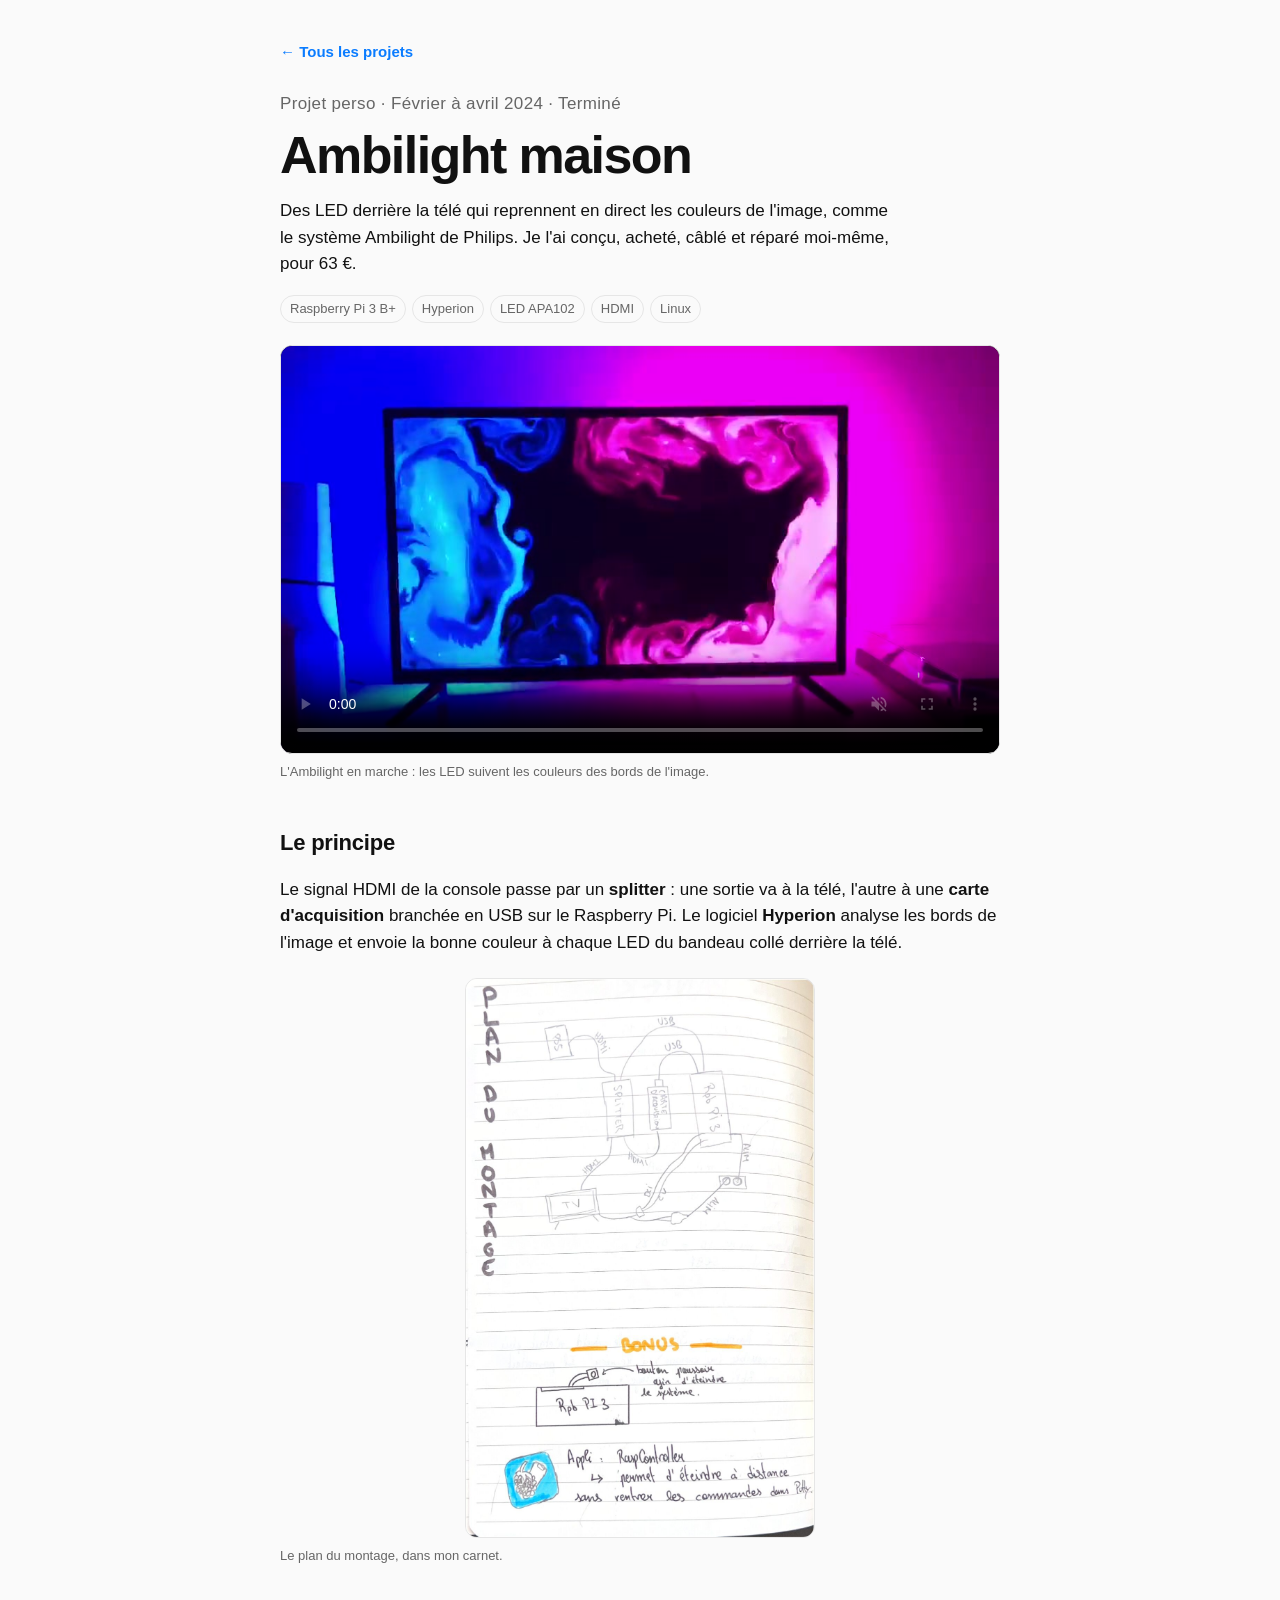
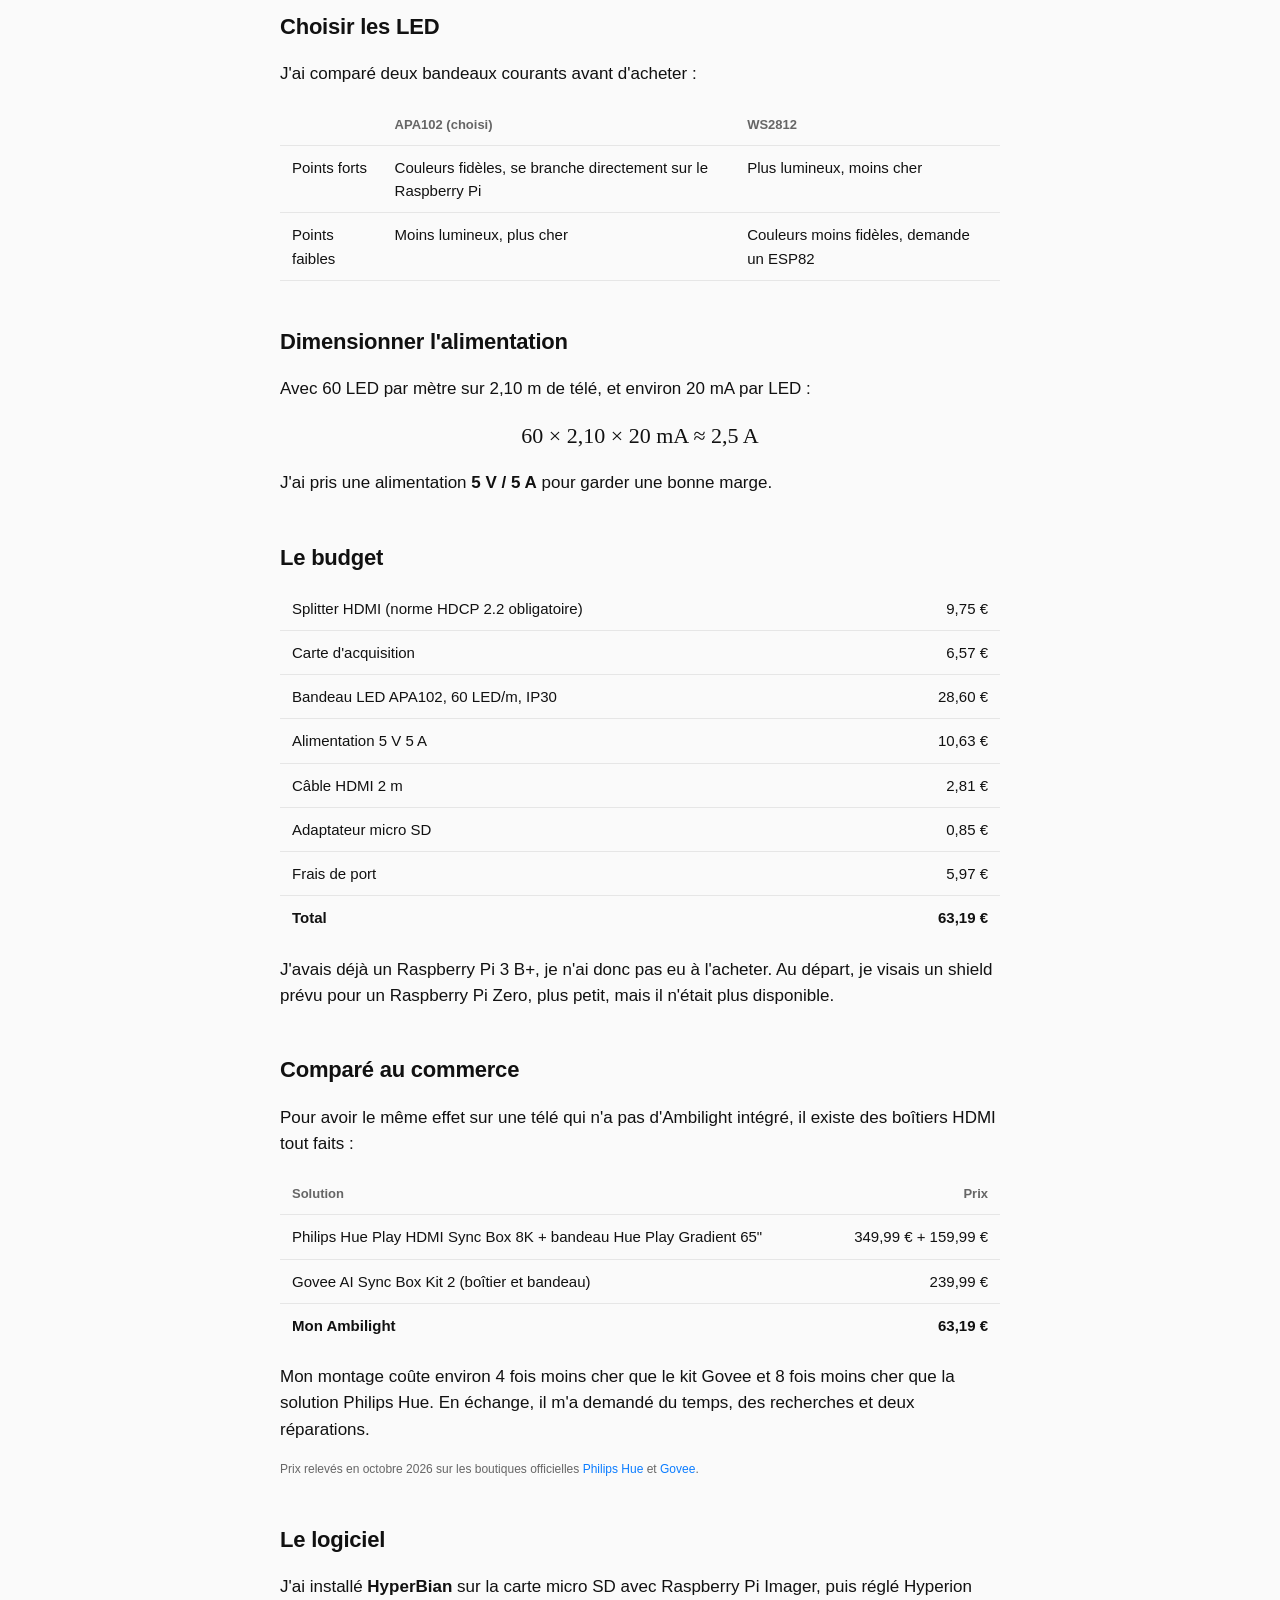
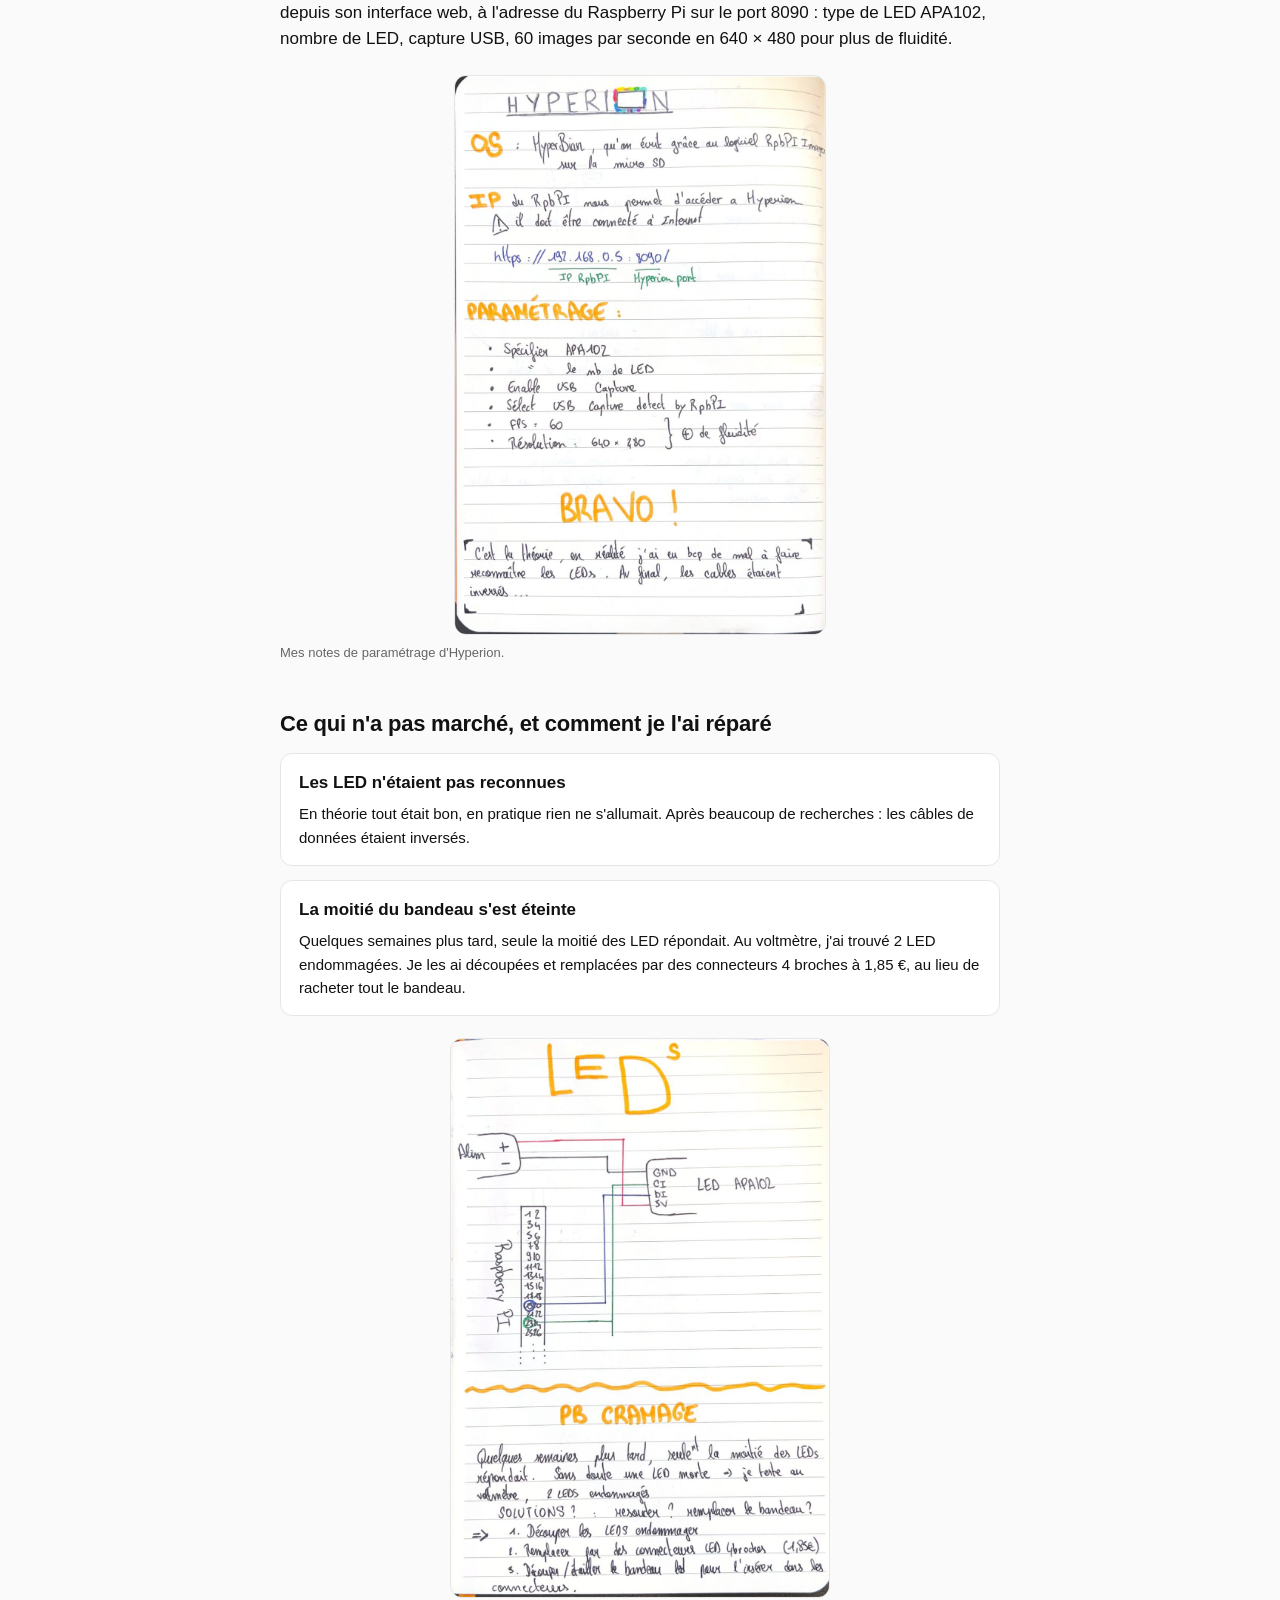
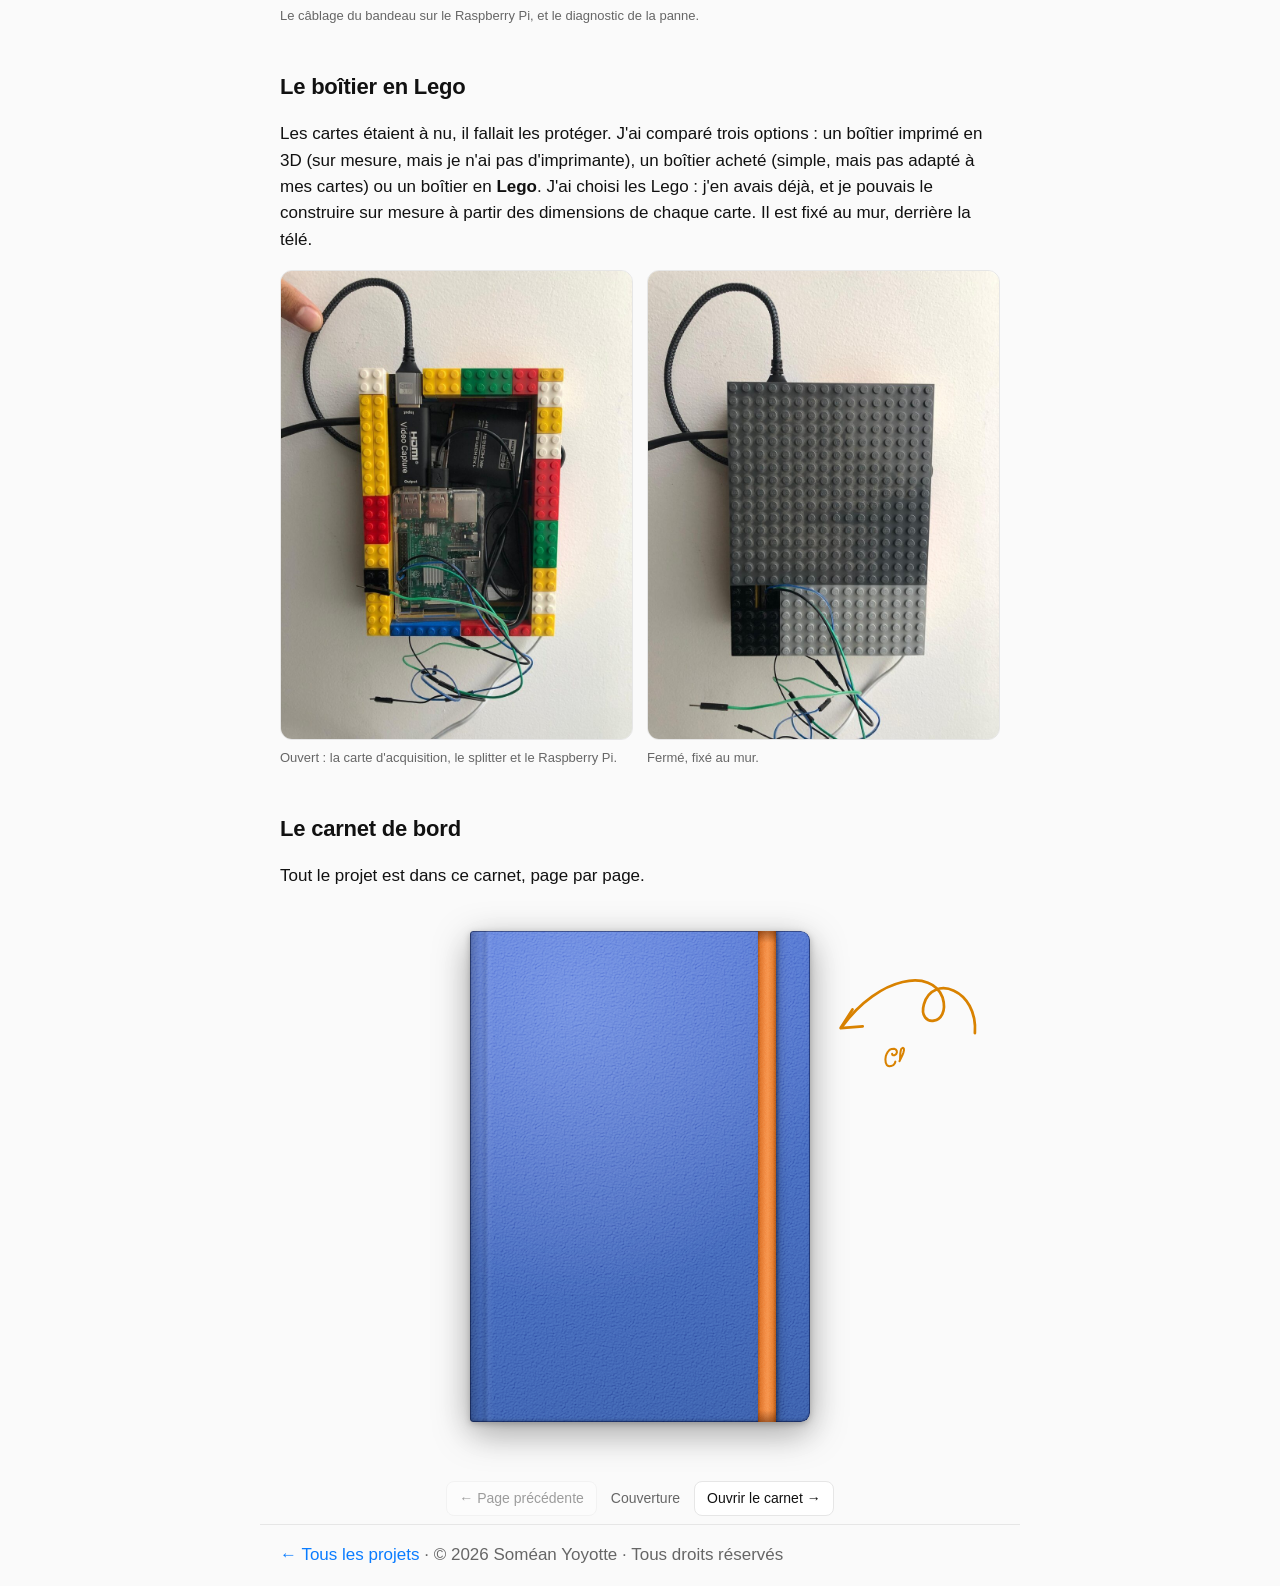
==== commit 457ca021: "Frise : lien vers la démo d'Adventuract sur YouTube Co-Authored-By: Claude Opus 5.5 (1M context) <no" ====
--- a/ambilight.html
+++ b/ambilight.html
@@ -5,7 +5,7 @@
 <meta name="viewport" content="width=device-width, initial-scale=1">
 <title>Ambilight maison · Soméan Yoyotte</title>
 <meta name="description" content="Un Ambilight fait maison avec un Raspberry Pi, Hyperion et un bandeau de LED APA102.">
-<link rel="stylesheet" href="style.css?v=14">
+<link rel="stylesheet" href="style.css?v=15">
 </head>
 <body class="page">
 <main class="wrap narrow">
--- a/style.css
+++ b/style.css
@@ -50,7 +50,8 @@
 .timeline span { font-weight: 700; color: var(--muted); }
 .timeline p { margin: 0; }
 .timeline li > div { min-width: 0; }
-.tl-video { display: block; width: 100%; max-width: 440px; margin-top: 10px; border-radius: 10px; background: #000; aspect-ratio: 3 / 2; }
+.tl-link { display: inline-block; margin-top: 4px; font-size: 14px; color: var(--accent); text-decoration: none; }
+.tl-link:hover { text-decoration: underline; }
 
 footer { padding: 24px 20px 48px; color: var(--muted); font-size: 14px; border-top: 1px solid var(--line); }
 @media (max-width: 560px) { .hero { padding: 56px 0 36px; } .lead { font-size: 17px; } }
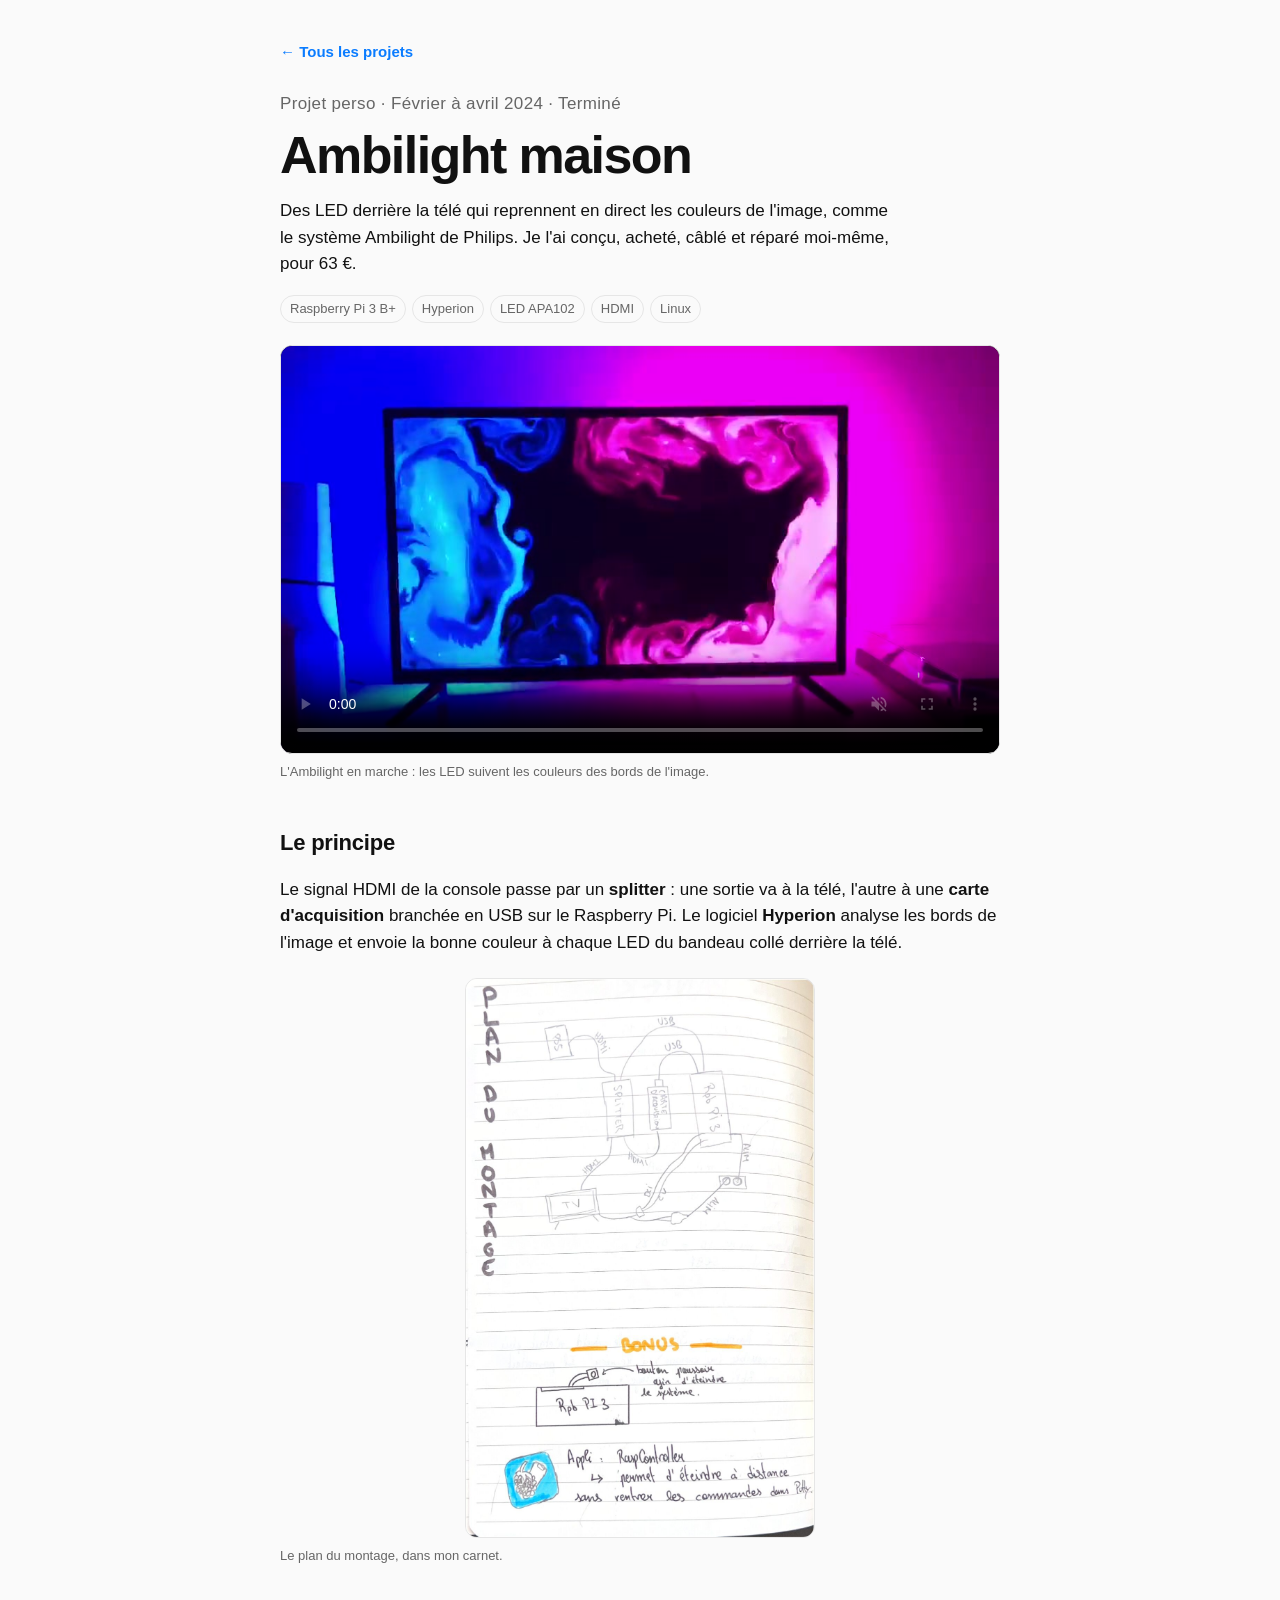
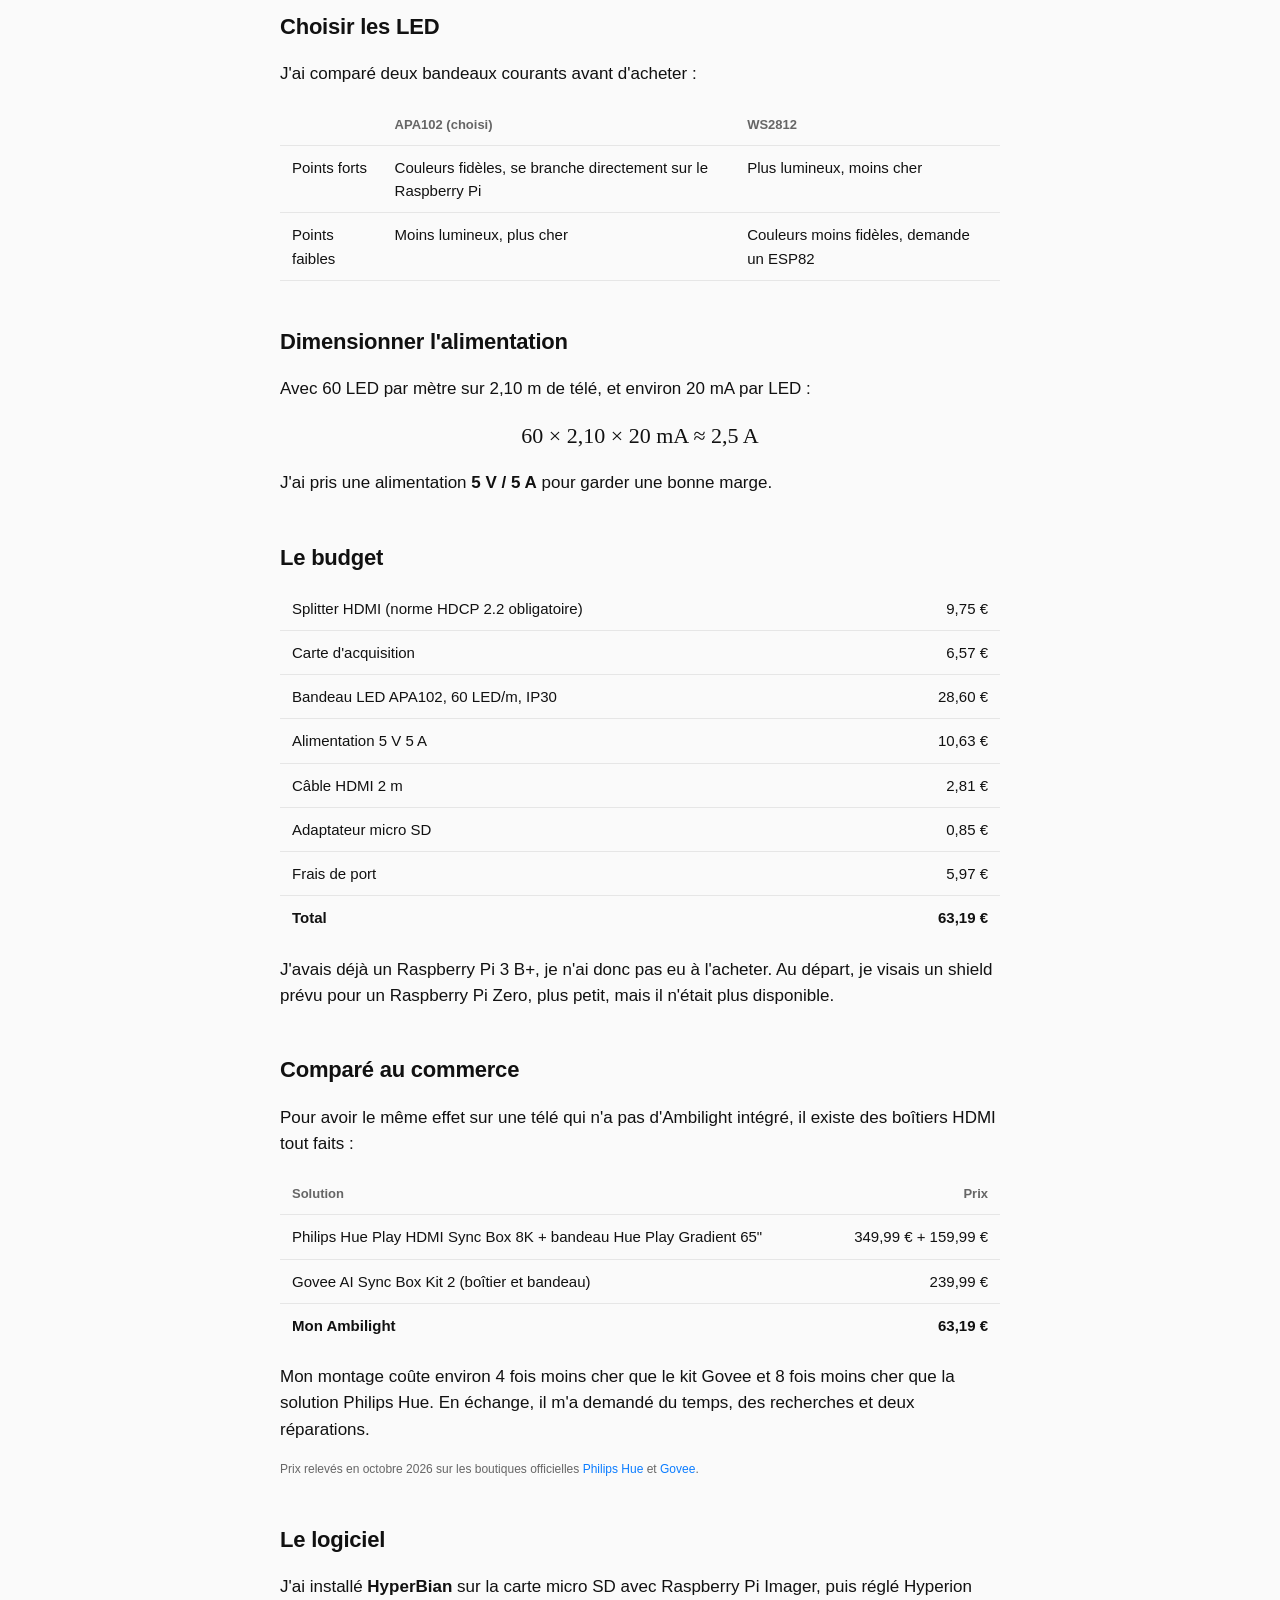
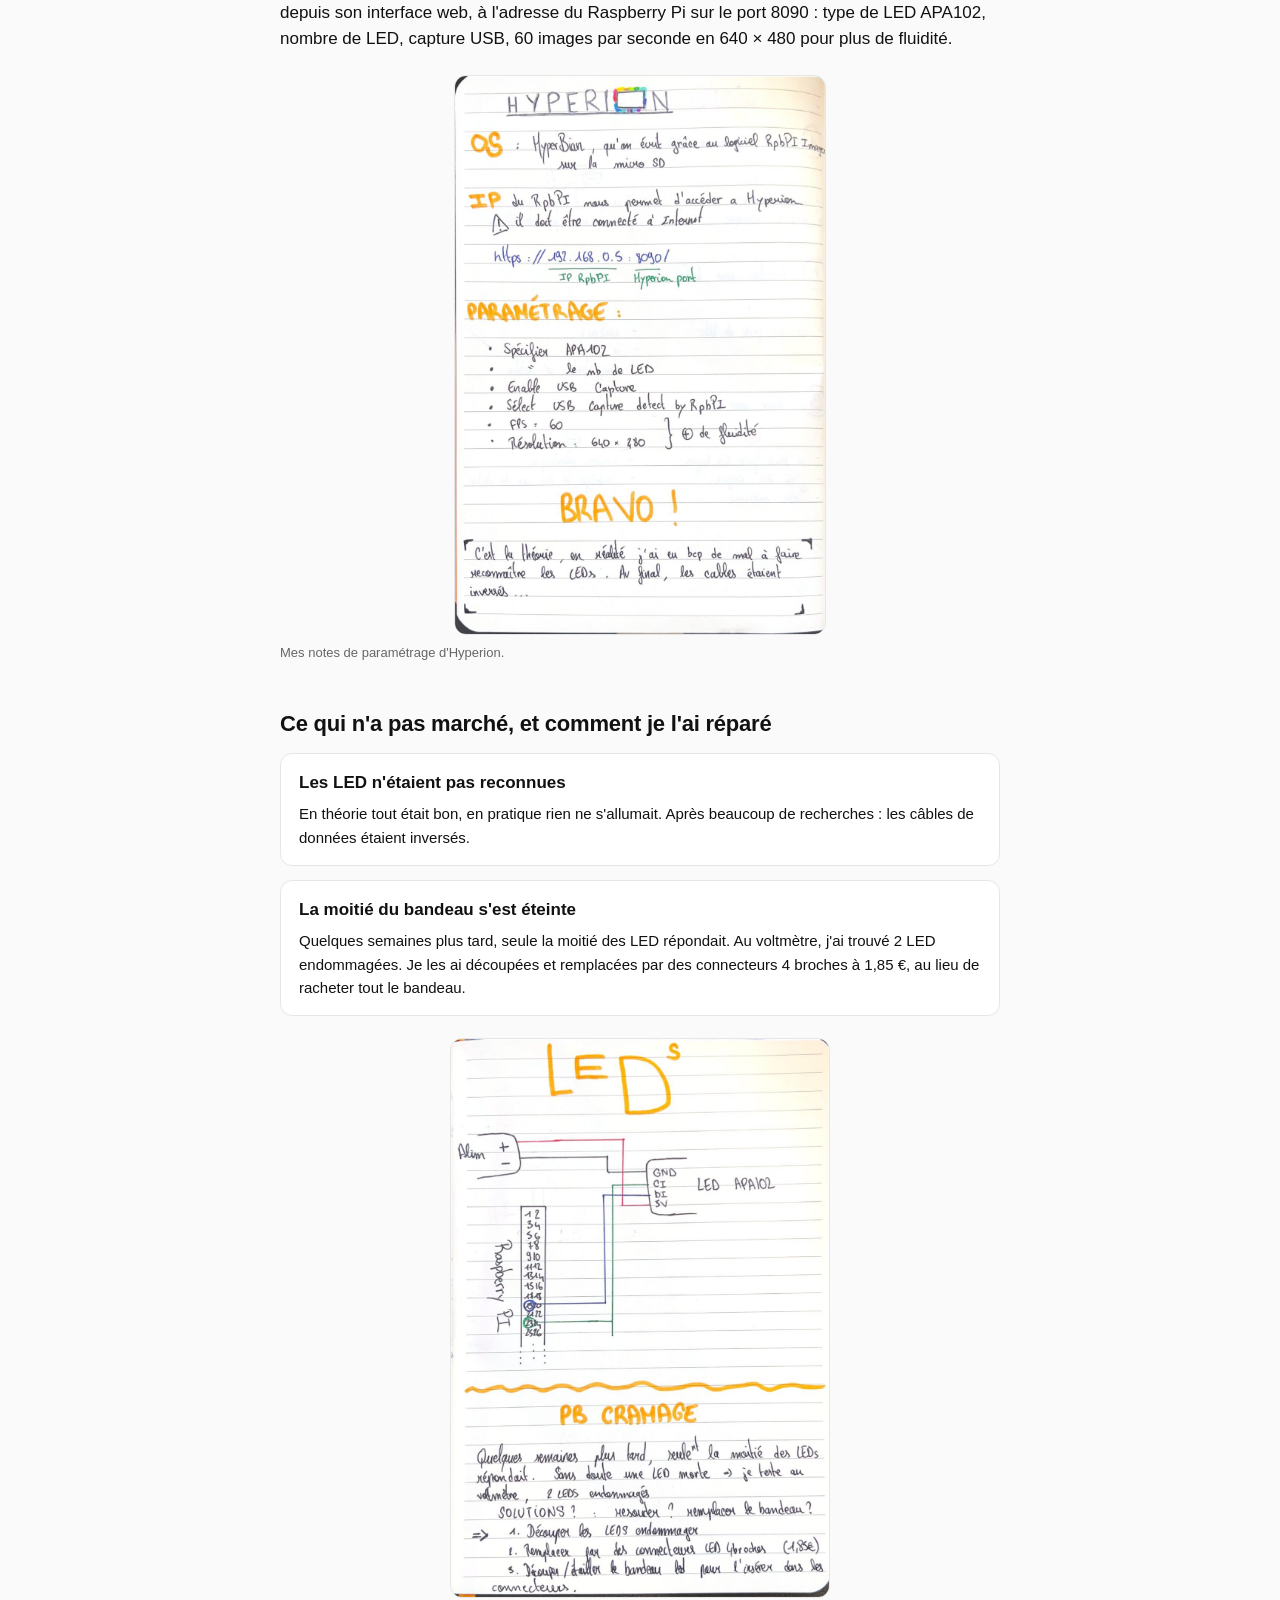
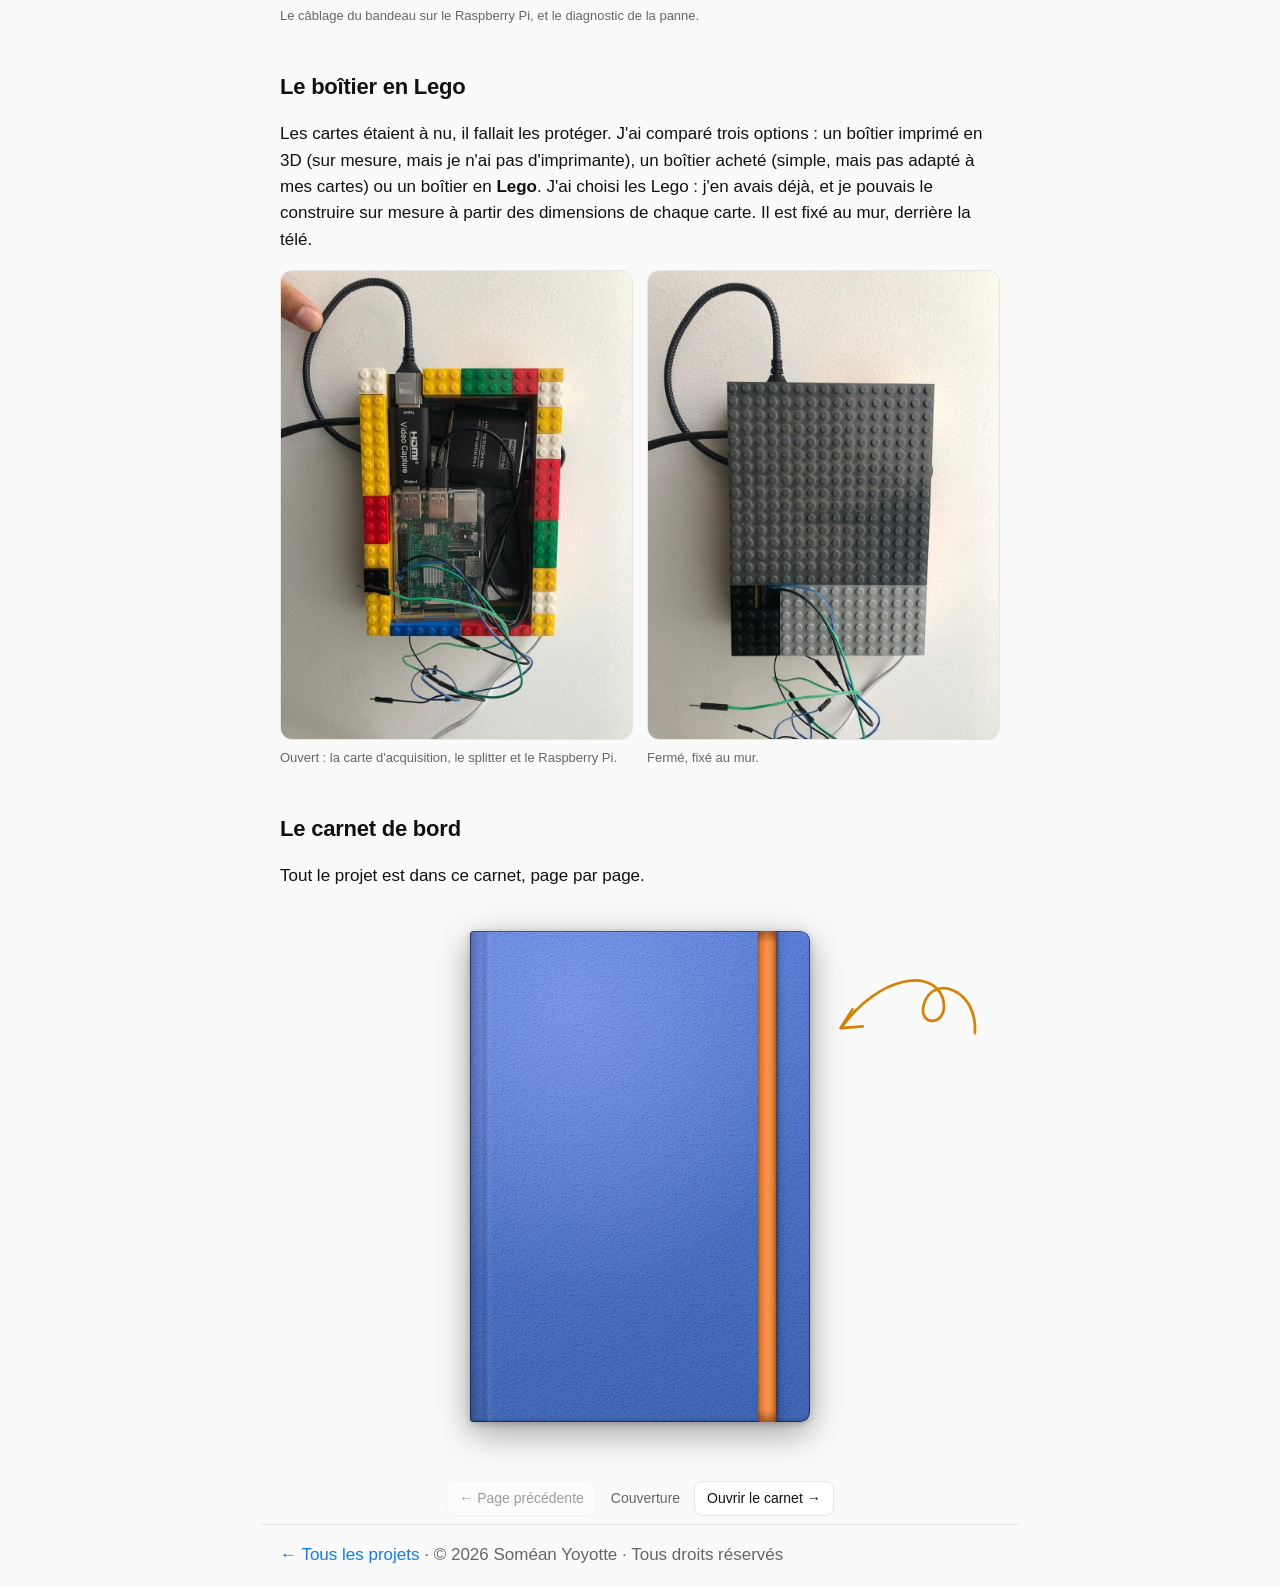
==== commit af48bf10: "Accueil : extras (Ambilight, Jarvis, bras pixel art, œuf, Répondre !) Co-Authored-By: Claude Opus 5." ====
--- a/ambilight.html
+++ b/ambilight.html
@@ -76,7 +76,7 @@
     <figure><img src="images/ambi-boitier-ferme.jpg" alt="Boîtier en Lego fermé par des plaques grises, fixé au mur" loading="lazy"><figcaption>Fermé, fixé au mur.</figcaption></figure>
   </div>
 
-  <h2>Le carnet de bord</h2>
+  <h2 id="carnet">Le carnet de bord</h2>
   <p>Tout le projet est dans ce carnet, page par page.</p>
   <div class="notebook">
     <div class="book-stage">
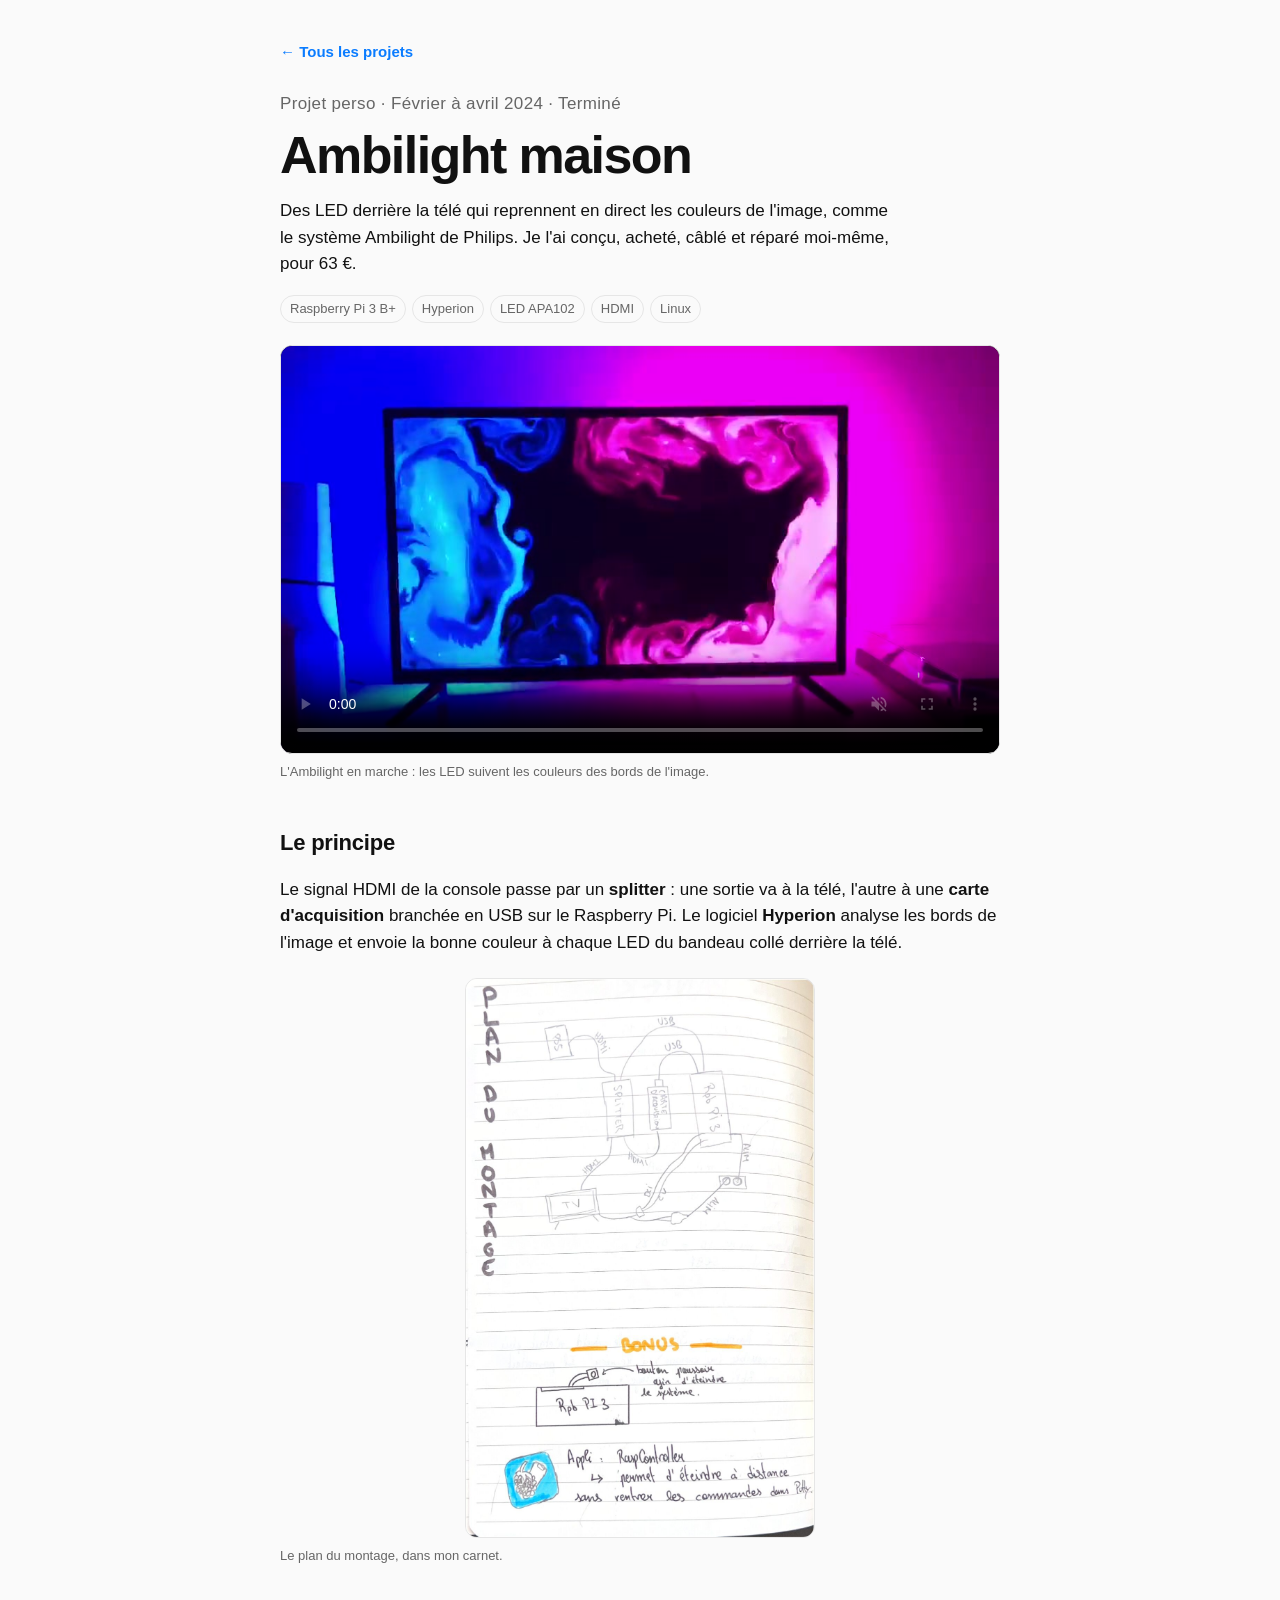
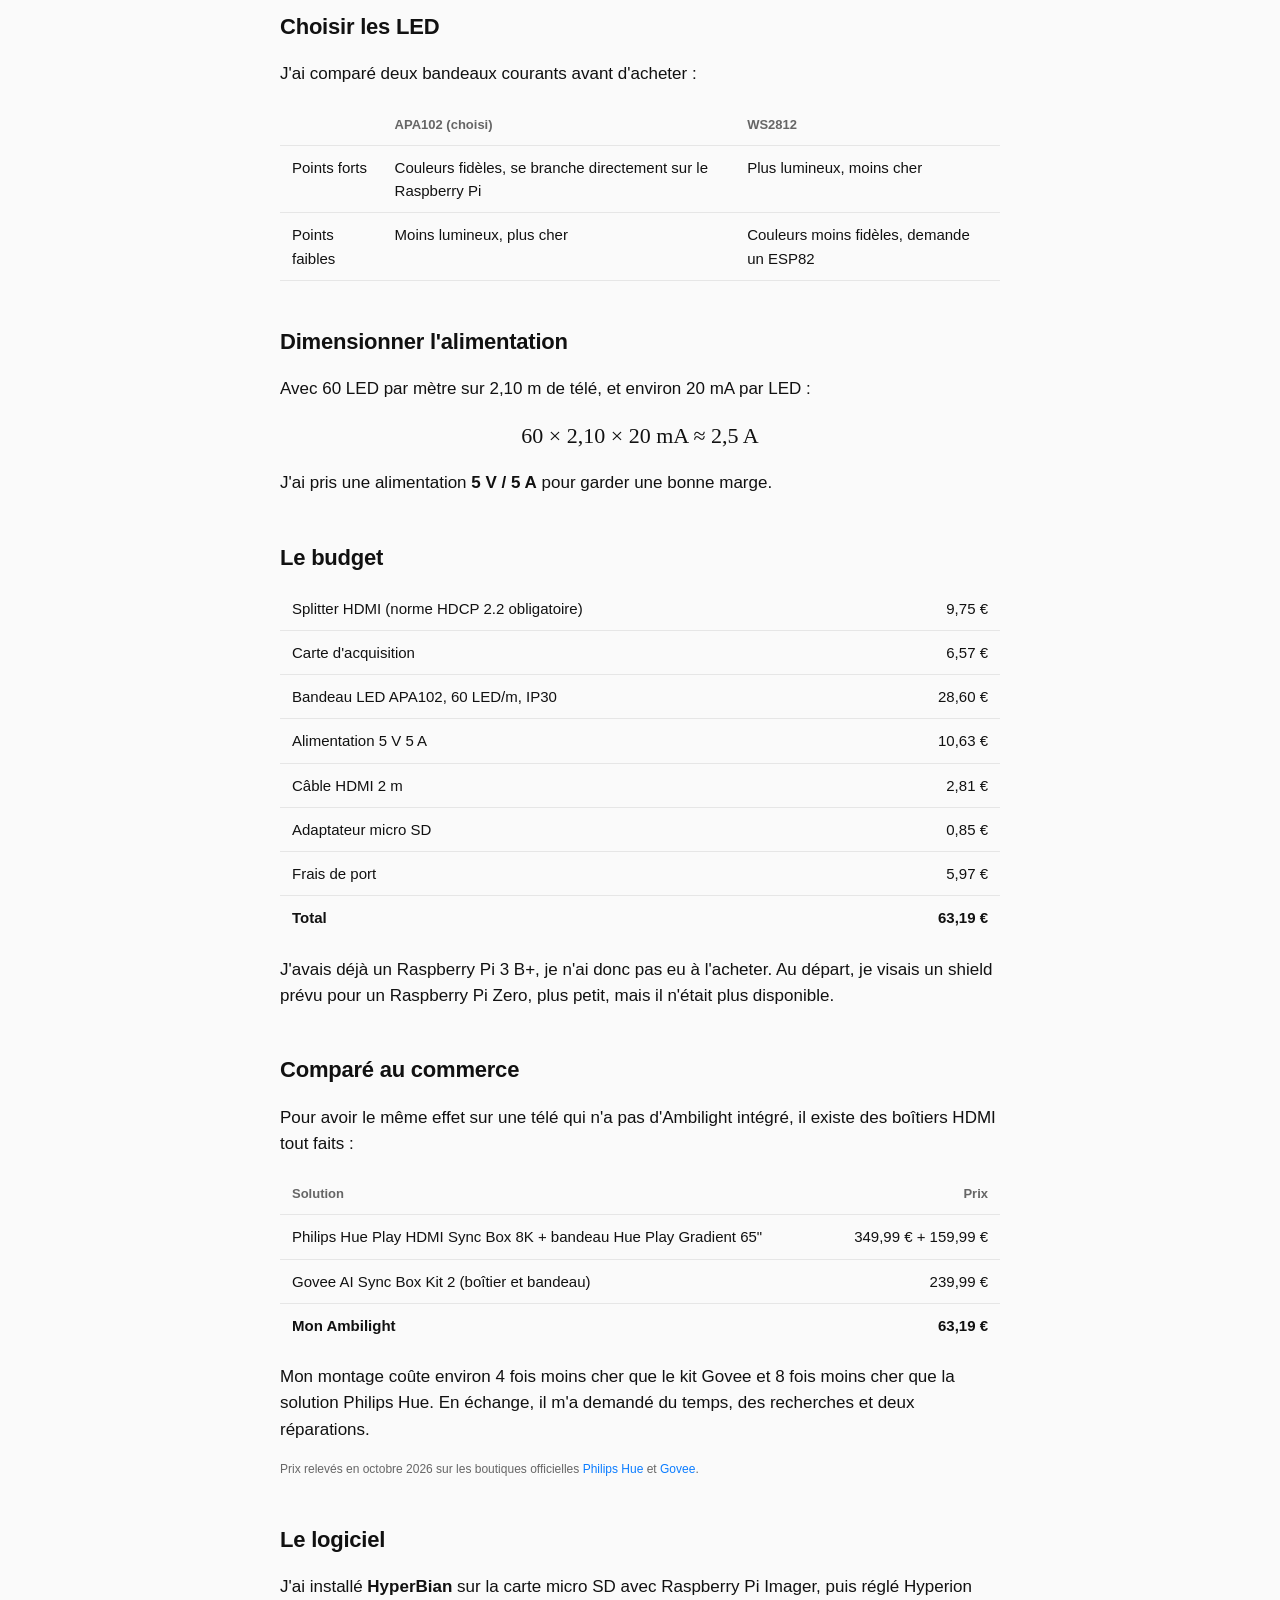
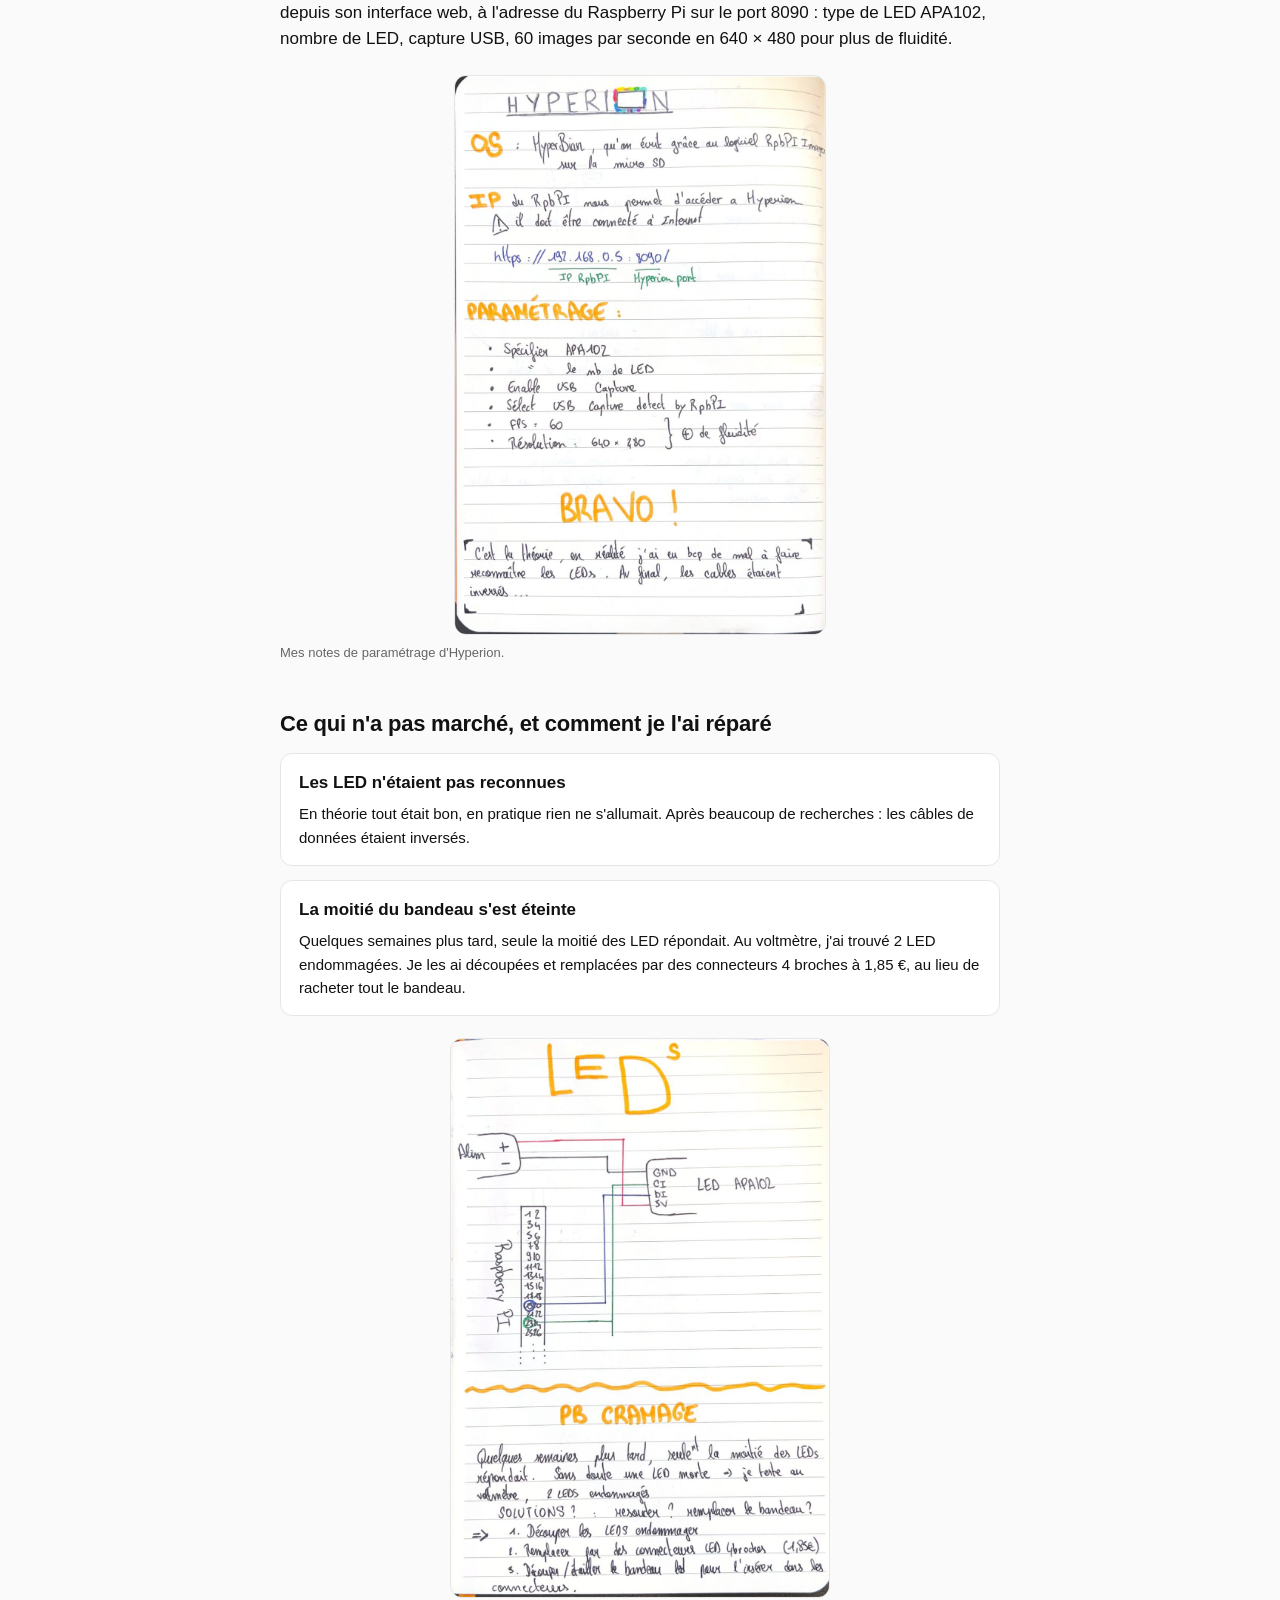
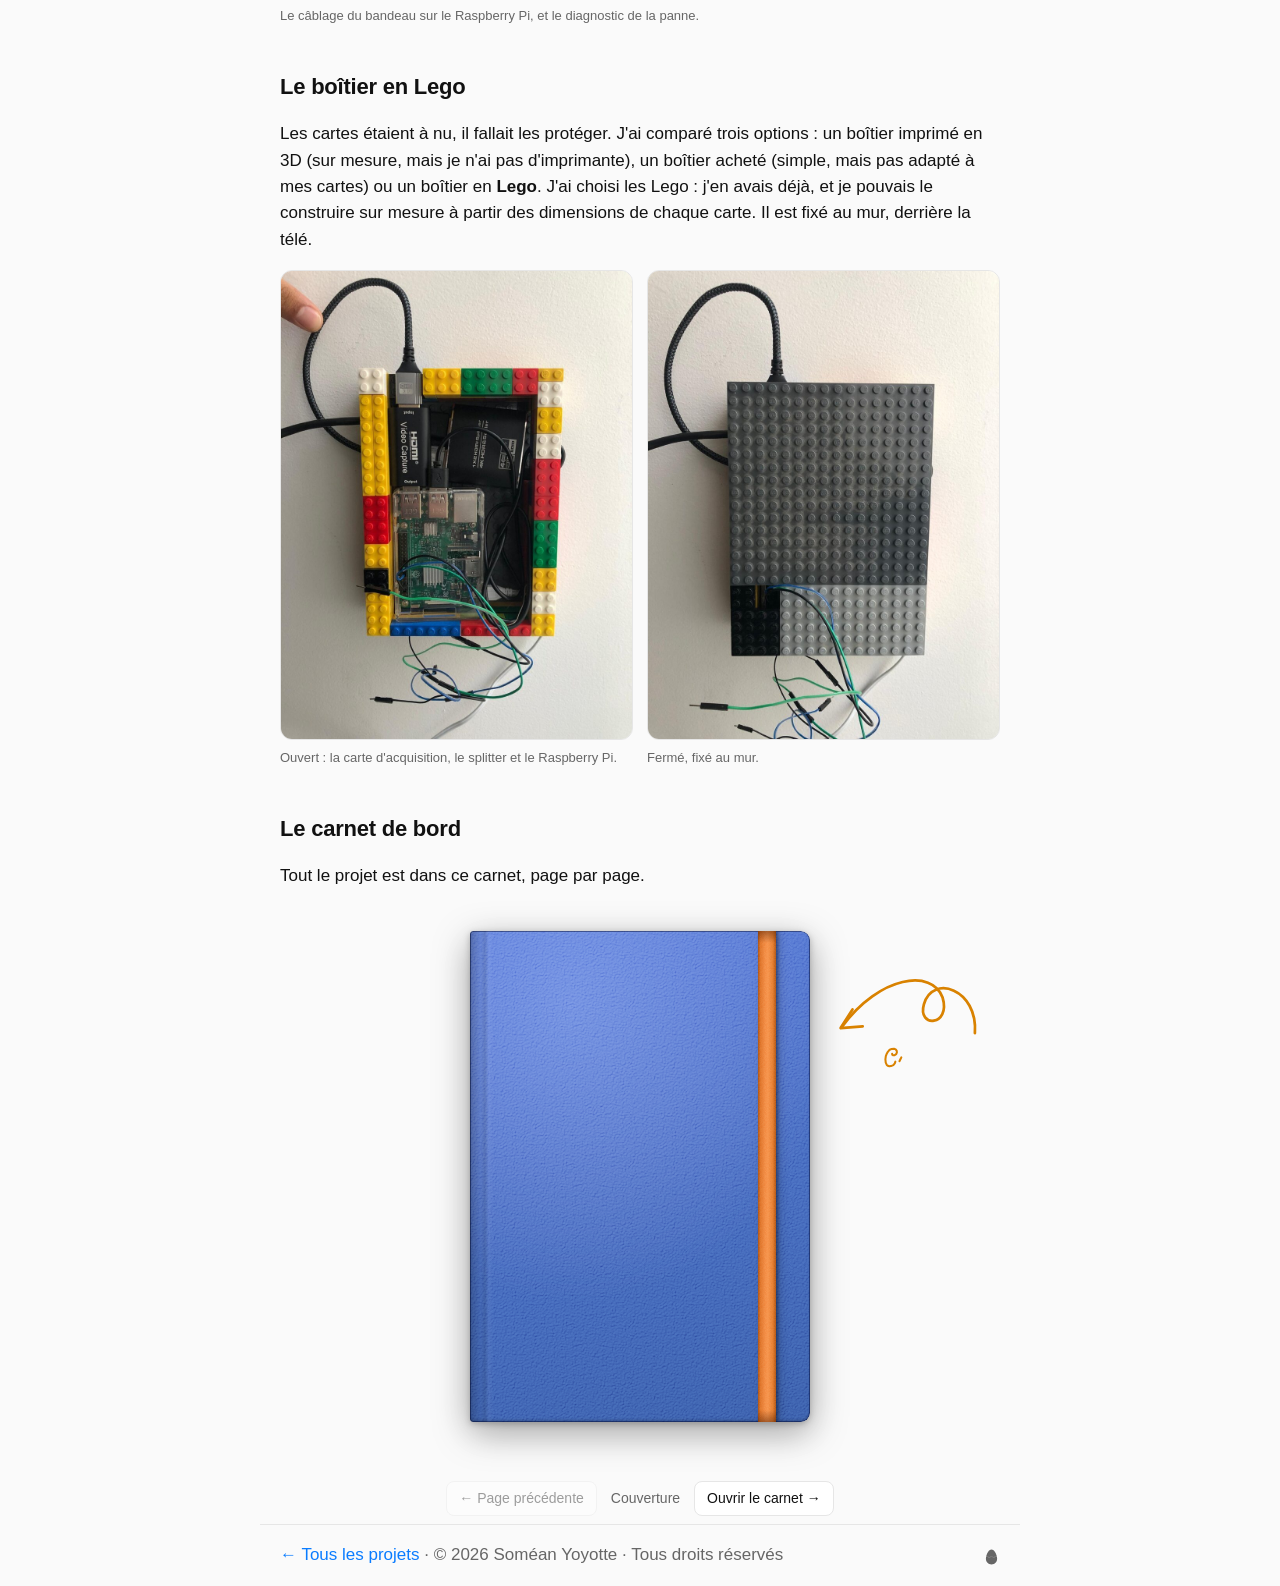
==== commit 7fb82dc2: "Œuf et Jarvis sur toutes les pages, boutons arrondis dans la fenêtre des œufs Co-Authored-By: Claude" ====
--- a/ambilight.html
+++ b/ambilight.html
@@ -6,6 +6,7 @@
 <title>Ambilight maison · Soméan Yoyotte</title>
 <meta name="description" content="Un Ambilight fait maison avec un Raspberry Pi, Hyperion et un bandeau de LED APA102.">
 <link rel="stylesheet" href="style.css?v=15">
+<link rel="stylesheet" href="extras.css?v=5">
 </head>
 <body class="page">
 <main class="wrap narrow">
@@ -501,5 +502,6 @@
   </script>
 </main>
 <footer class="wrap narrow"><p><a href="index.html">← Tous les projets</a> · © 2026 Soméan Yoyotte · Tous droits réservés</p></footer>
+<script src="extras.js?v=5"></script>
 </body>
 </html>
--- a/extras.css
+++ b/extras.css
@@ -0,0 +1,96 @@
+/* Petits plus du site (Ambilight, Jarvis, œuf, frise, bras, vidéo) */
+@font-face { font-family: 'Anton'; font-style: normal; font-weight: 400; font-display: swap; src: url(fonts/anton.woff2) format('woff2'); }
+:root { --term-bg: #0b1016; --term-fg: #cfe9f5; --term-accent: #4dd0ff; --dispo: #1f9d55; }
+@media (prefers-color-scheme: dark) { :root { --dispo: #3ccf7a; } }
+
+/* Disponibilité */
+.pres .dispo { display: inline-flex; align-items: center; gap: 8px; margin-top: 18px; padding: 6px 14px; white-space: nowrap; border: 1px solid var(--line); border-radius: 999px; font-size: 14px; font-weight: 600; letter-spacing: .01em; }
+.pres .dispo i { width: 8px; height: 8px; border-radius: 50%; background: var(--dispo); box-shadow: 0 0 0 0 var(--dispo); animation: dispoPulse 2s ease-out infinite; }
+@keyframes dispoPulse { 0% { box-shadow: 0 0 0 0 color-mix(in srgb, var(--dispo) 55%, transparent); } 100% { box-shadow: 0 0 0 9px transparent; } }
+
+/* Vidéo au survol */
+.thumb.has-vid { position: relative; }
+.thumb .hover-vid { position: absolute; inset: 0; width: 100%; height: 100%; object-fit: cover; opacity: 0; transition: opacity .35s ease; pointer-events: none; }
+.thumb .hover-vid.on { opacity: 1; }
+
+/* Bras robotique */
+.arm-thumb { position: relative; }
+.arm-thumb span { position: relative; z-index: 1; }
+.arm-thumb canvas.arm { position: absolute; inset: 0; width: 100%; height: 100%; image-rendering: pixelated; image-rendering: crisp-edges; pointer-events: none; }
+
+/* Frise qui se dessine */
+.home .timeline.ink { border-left-color: transparent; position: relative; }
+.timeline.ink .ink-line { position: absolute; left: -2px; top: 0; width: 6px; overflow: visible; pointer-events: none; }
+.timeline.ink .ink-line path { fill: none; stroke: var(--fg); stroke-width: 1.6; stroke-linecap: round; }
+.timeline.ink li::before { transform: scale(0); transition: transform .35s cubic-bezier(.3,1.6,.5,1); }
+.timeline.ink li > span, .timeline.ink li > p, .timeline.ink li > div { opacity: 0; transform: translateX(-6px); transition: opacity .5s ease, transform .5s ease; }
+.timeline.ink li.lit::before { transform: scale(1); }
+.timeline.ink li.lit > span, .timeline.ink li.lit > p, .timeline.ink li.lit > div { opacity: 1; transform: none; }
+
+/* Mode Ambilight */
+.ambi-glow { position: fixed; inset: -80px; z-index: 38; pointer-events: none; opacity: 0; transition: opacity 1.2s ease;
+  background: conic-gradient(from 0deg, #ff2bd6, #3d5bff, #00d9ff, #6dff5a, #ffd23d, #ff4a3d, #ff2bd6);
+  -webkit-mask: linear-gradient(to right, #000 0, transparent 120px, transparent calc(100% - 120px), #000 100%), linear-gradient(to bottom, #000 0, transparent 120px, transparent calc(100% - 120px), #000 100%);
+  mask: linear-gradient(to right, #000 0, transparent 120px, transparent calc(100% - 120px), #000 100%), linear-gradient(to bottom, #000 0, transparent 120px, transparent calc(100% - 120px), #000 100%);
+  filter: blur(40px); animation: ambiHue 9s linear infinite; }
+html.ambilight .ambi-glow { opacity: .9; }
+@keyframes ambiHue { to { filter: blur(40px) hue-rotate(360deg); } }
+.toast { position: fixed; left: 50%; bottom: calc(22px + env(safe-area-inset-bottom, 0px)); z-index: 90; transform: translate(-50%, 12px); max-width: calc(100vw - 32px); padding: 9px 16px; border-radius: 999px; background: var(--fg); color: var(--bg); font-size: 14px; opacity: 0; transition: opacity .3s ease, transform .3s ease; pointer-events: none; text-align: center; }
+.toast.on { opacity: 1; transform: translate(-50%, 0); }
+
+/* Jarvis */
+.jarvis { position: fixed; left: var(--pad); bottom: calc(18px + env(safe-area-inset-bottom, 0px)); z-index: 95; width: min(460px, calc(100vw - 32px)); height: min(300px, 60vh); display: flex; flex-direction: column; background: var(--term-bg); color: var(--term-fg); border: 1px solid #1d2a36; border-radius: 14px; box-shadow: 0 18px 50px rgba(0,0,0,.35); font: 13px/1.5 ui-monospace, "SFMono-Regular", Menlo, Consolas, "Liberation Mono", monospace; opacity: 0; transform: translateY(14px) scale(.98); transition: opacity .25s ease, transform .25s ease; pointer-events: none; }
+.jarvis.on { opacity: 1; transform: none; pointer-events: auto; }
+.jarvis header { display: flex; align-items: center; gap: 8px; padding: 8px 12px; border-bottom: 1px solid #1d2a36; color: #7d93a3; font-size: 12px; }
+.jarvis header b { color: var(--term-accent); font-weight: 600; }
+.jarvis header .orb { width: 9px; height: 9px; border-radius: 50%; background: radial-gradient(circle at 35% 35%, #bff1ff, var(--term-accent) 55%, #1b6c8f); box-shadow: 0 0 8px var(--term-accent); }
+.jarvis header button { margin-left: auto; background: none; border: 0; color: #7d93a3; font: inherit; font-size: 16px; line-height: 1; padding: 2px 4px; }
+.jarvis .out { flex: 1; overflow-y: auto; padding: 10px 12px 4px; white-space: pre-wrap; word-break: break-word; }
+.jarvis .out a { color: var(--term-accent); }
+.jarvis .out .me { color: #7d93a3; }
+.jarvis form { display: flex; gap: 8px; align-items: center; padding: 8px 12px 10px; border-top: 1px solid #1d2a36; }
+.jarvis form span { color: var(--term-accent); }
+.jarvis input { flex: 1; min-width: 0; background: transparent; border: 0; outline: none; color: var(--term-fg); font: inherit; caret-color: var(--term-accent); }
+
+@media (prefers-reduced-motion: reduce) {
+  .ambi-glow { animation: none; }
+  .timeline.ink li::before, .timeline.ink li > * { transition: none; }
+}
+
+/* L'œuf du pied de page */
+footer p:has(.egg), footer p.has-egg { position: relative; padding-right: 32px; }
+.egg { position: absolute; right: 0; bottom: 2px; padding: 2px; border: 0; background: none; color: inherit; line-height: 0; cursor: pointer; }
+.egg svg { display: block; width: 13px; height: 16px; overflow: visible; }
+.egg .shell { fill: currentColor; }
+.egg .yolk { fill: var(--hint, #d98200); opacity: 0; transition: opacity .2s ease .25s; }
+.egg g { transform-box: fill-box; transition: transform .45s cubic-bezier(.3,1.4,.5,1), opacity .45s ease; }
+.egg .egg-top { transform-origin: 85% 100%; }
+.egg:hover svg, .egg:focus-visible svg { animation: eggWobble .6s ease-in-out; }
+.egg:focus { outline: none; }
+.egg:focus-visible { outline: 2px solid var(--accent); outline-offset: 3px; border-radius: 4px; }
+.egg.cracked svg { animation: eggWobble .35s ease-in-out; }
+.egg.cracked .egg-top { transform: translate(5px, -9px) rotate(38deg); opacity: .0; transition-delay: .25s; }
+.egg.cracked .yolk { opacity: 1; }
+@keyframes eggWobble { 0%, 100% { transform: rotate(0); } 25% { transform: rotate(-12deg); } 50% { transform: rotate(10deg); } 75% { transform: rotate(-6deg); } }
+
+/* Fenêtre des œufs cachés */
+dialog.eggs { width: min(480px, calc(100vw - 32px)); max-height: min(640px, calc(100dvh - 32px)); box-sizing: border-box; margin: auto; padding: 28px 28px 24px; border: 0; border-radius: 22px; background: var(--card); color: var(--fg); box-shadow: 0 24px 70px rgba(0,0,0,.3); overflow-y: auto; }
+dialog.eggs[open] { animation: eggsIn .35s cubic-bezier(.2,.8,.2,1); }
+dialog.eggs::backdrop { background: rgba(0,0,0,.45); }
+@keyframes eggsIn { from { opacity: 0; transform: translateY(18px) scale(.96); } }
+.eggs h2 { margin: 0 0 6px; font: 400 34px/1.05 Anton, Impact, "Arial Narrow", sans-serif; letter-spacing: 0; }
+.eggs-sub { margin: 0 0 22px; font-size: 16px; }
+.eggs-x { position: absolute; top: 12px; right: 14px; border: 0; background: none; color: var(--muted); font-size: 24px; line-height: 1; padding: 4px 6px; cursor: pointer; }
+.eggs-x:hover { color: var(--fg); }
+.eggs ol { list-style: none; margin: 0; padding: 0; }
+.eggs li { display: flex; align-items: center; gap: 16px; margin: 0 0 18px; }
+.eggs li:last-child { margin-bottom: 0; }
+.eggs li > div { flex: 1; min-width: 0; }
+.eggs li b { font-size: 16px; }
+.eggs li p { margin: 2px 0 0; font-size: 15px; line-height: 1.5; color: var(--muted); }
+.eggs kbd { display: inline-block; min-width: 1.4em; padding: 0 4px; border: 1px solid var(--line); border-radius: 5px; font: 600 12px/1.6 ui-monospace, Menlo, Consolas, monospace; text-align: center; color: var(--fg); }
+.eggs-go { flex: none; padding: 7px 14px; border: 1px solid var(--line); border-radius: 999px; background: none; color: var(--fg); font: inherit; font-size: 13px; font-weight: 600; cursor: pointer; text-decoration: none; white-space: nowrap; }
+.eggs-go:hover { border-color: var(--fg); text-decoration: none; }
+@media (max-width: 520px) { .eggs li { flex-direction: column; align-items: flex-start; gap: 8px; } }
+.eggs .keys { display: flex; flex-wrap: wrap; gap: 3px; margin: 5px 0 6px; }
+@media (max-width: 420px) { .pres .dispo { font-size: 13px; gap: 7px; padding: 6px 12px; } }
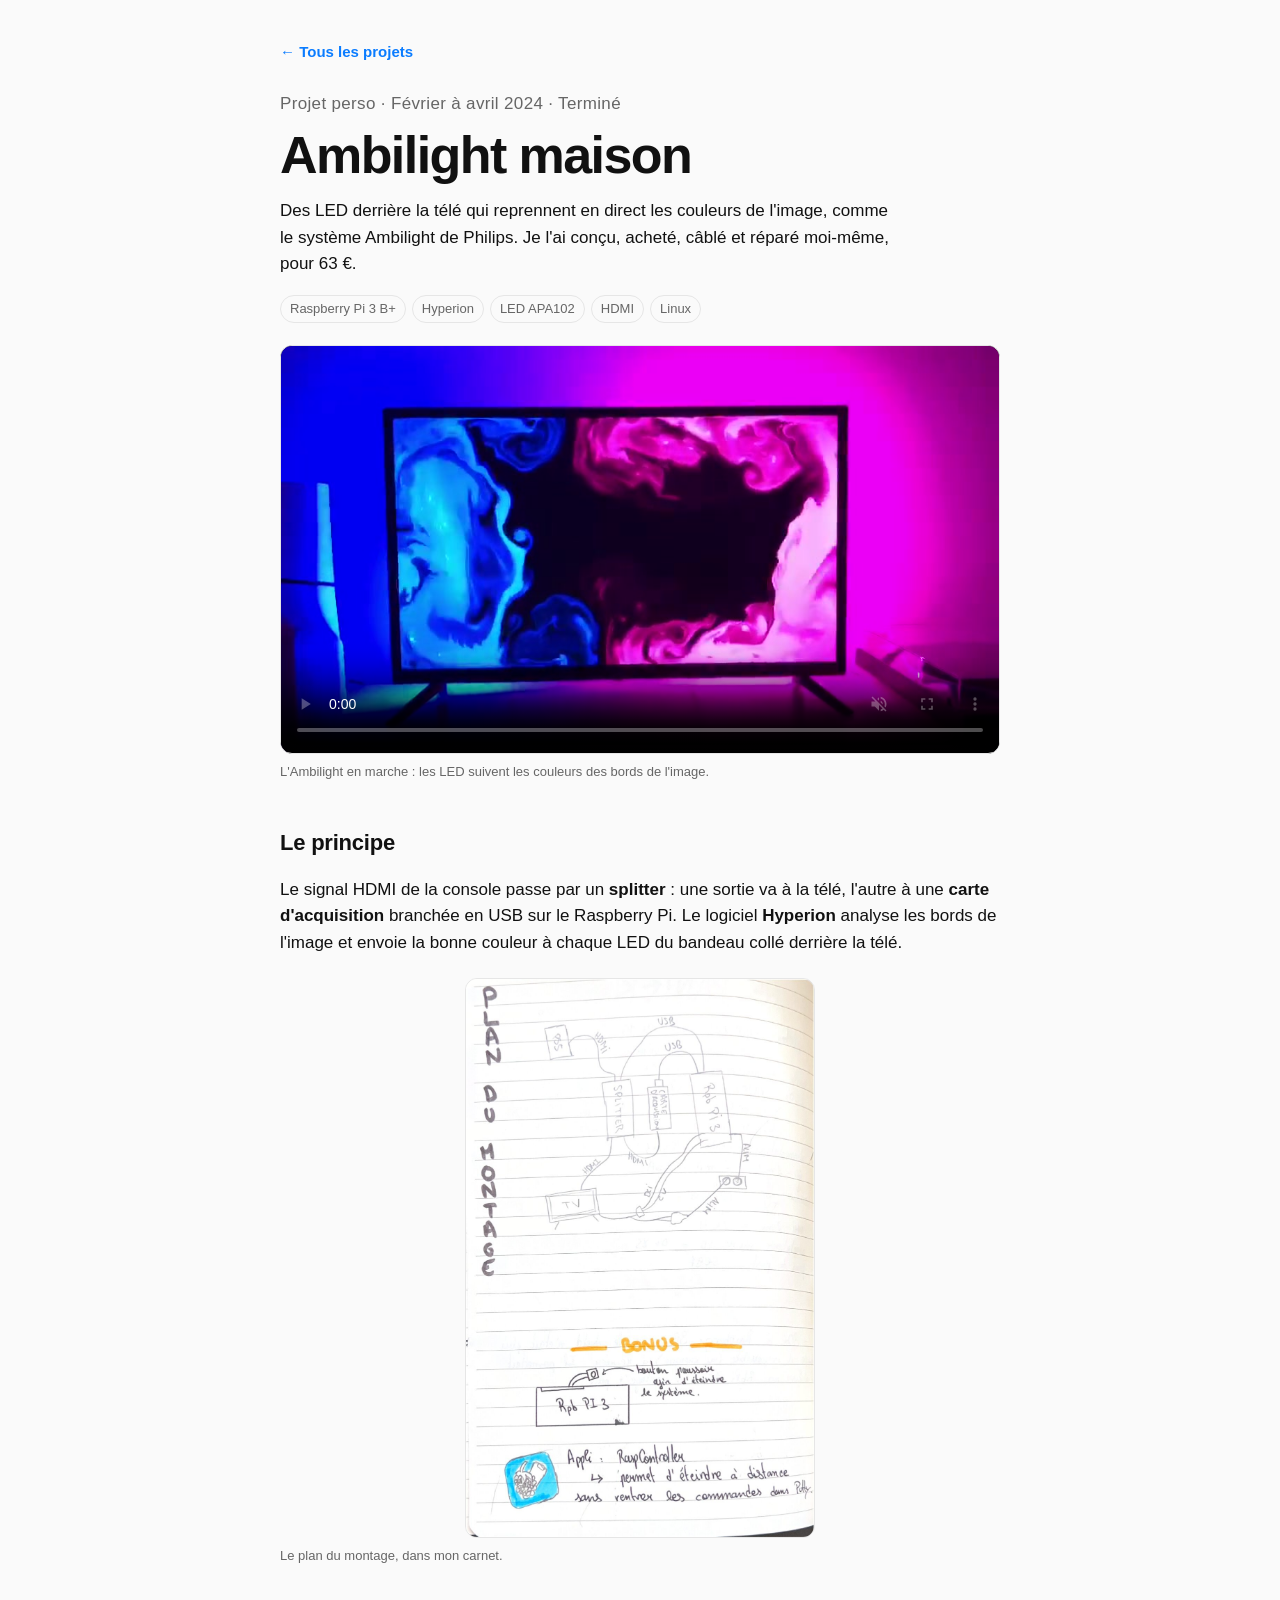
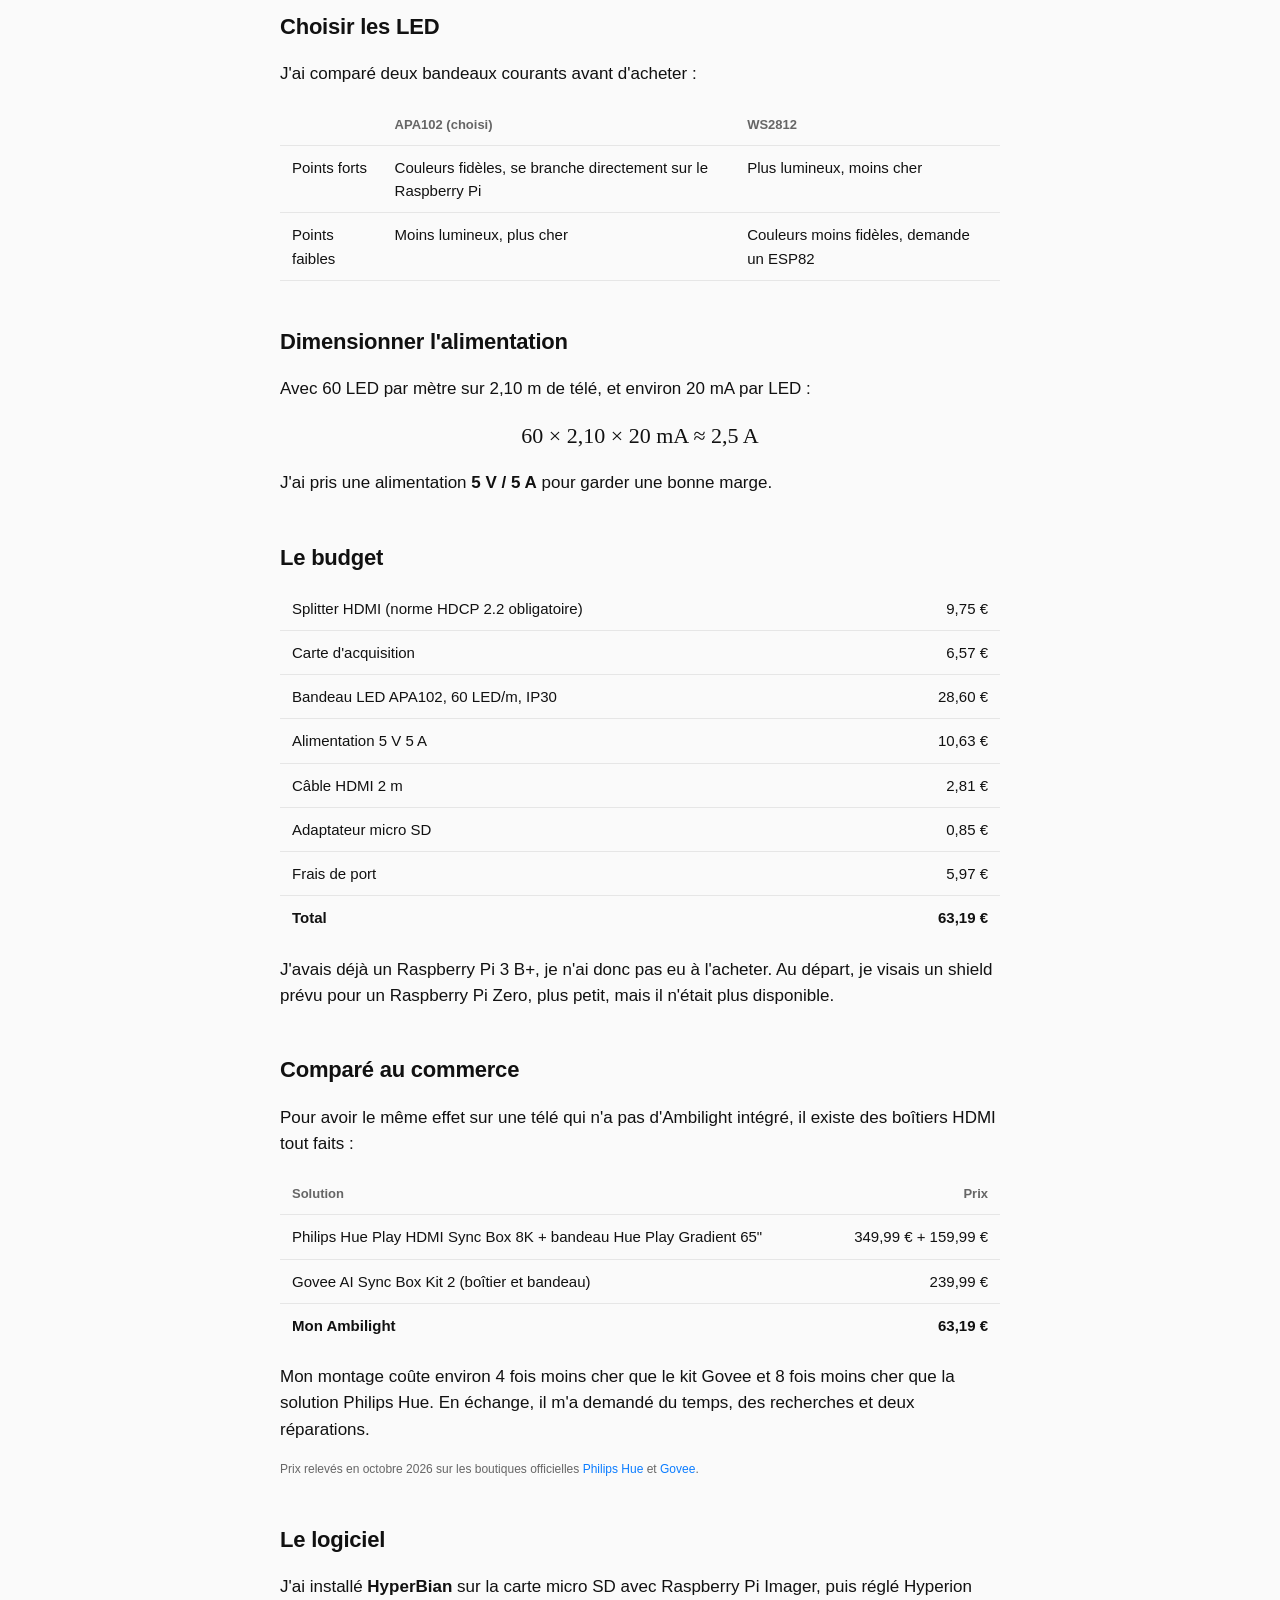
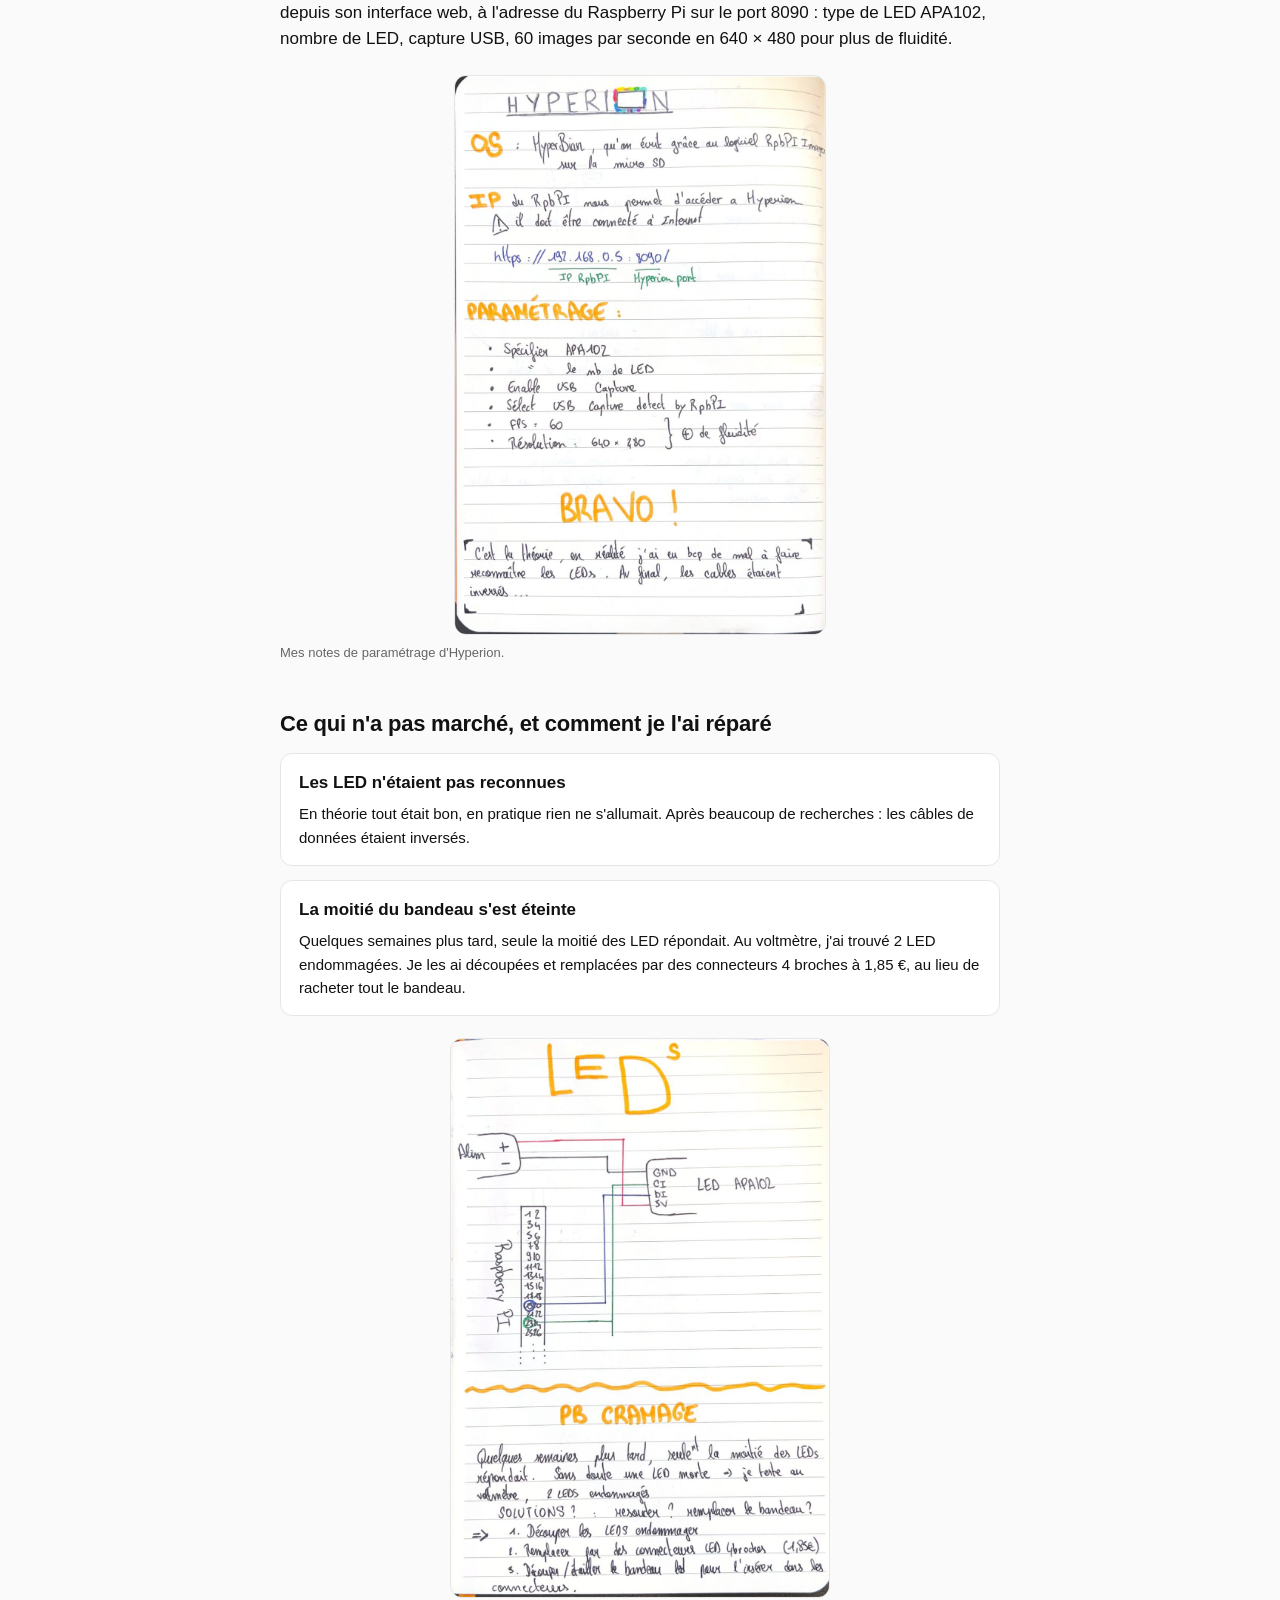
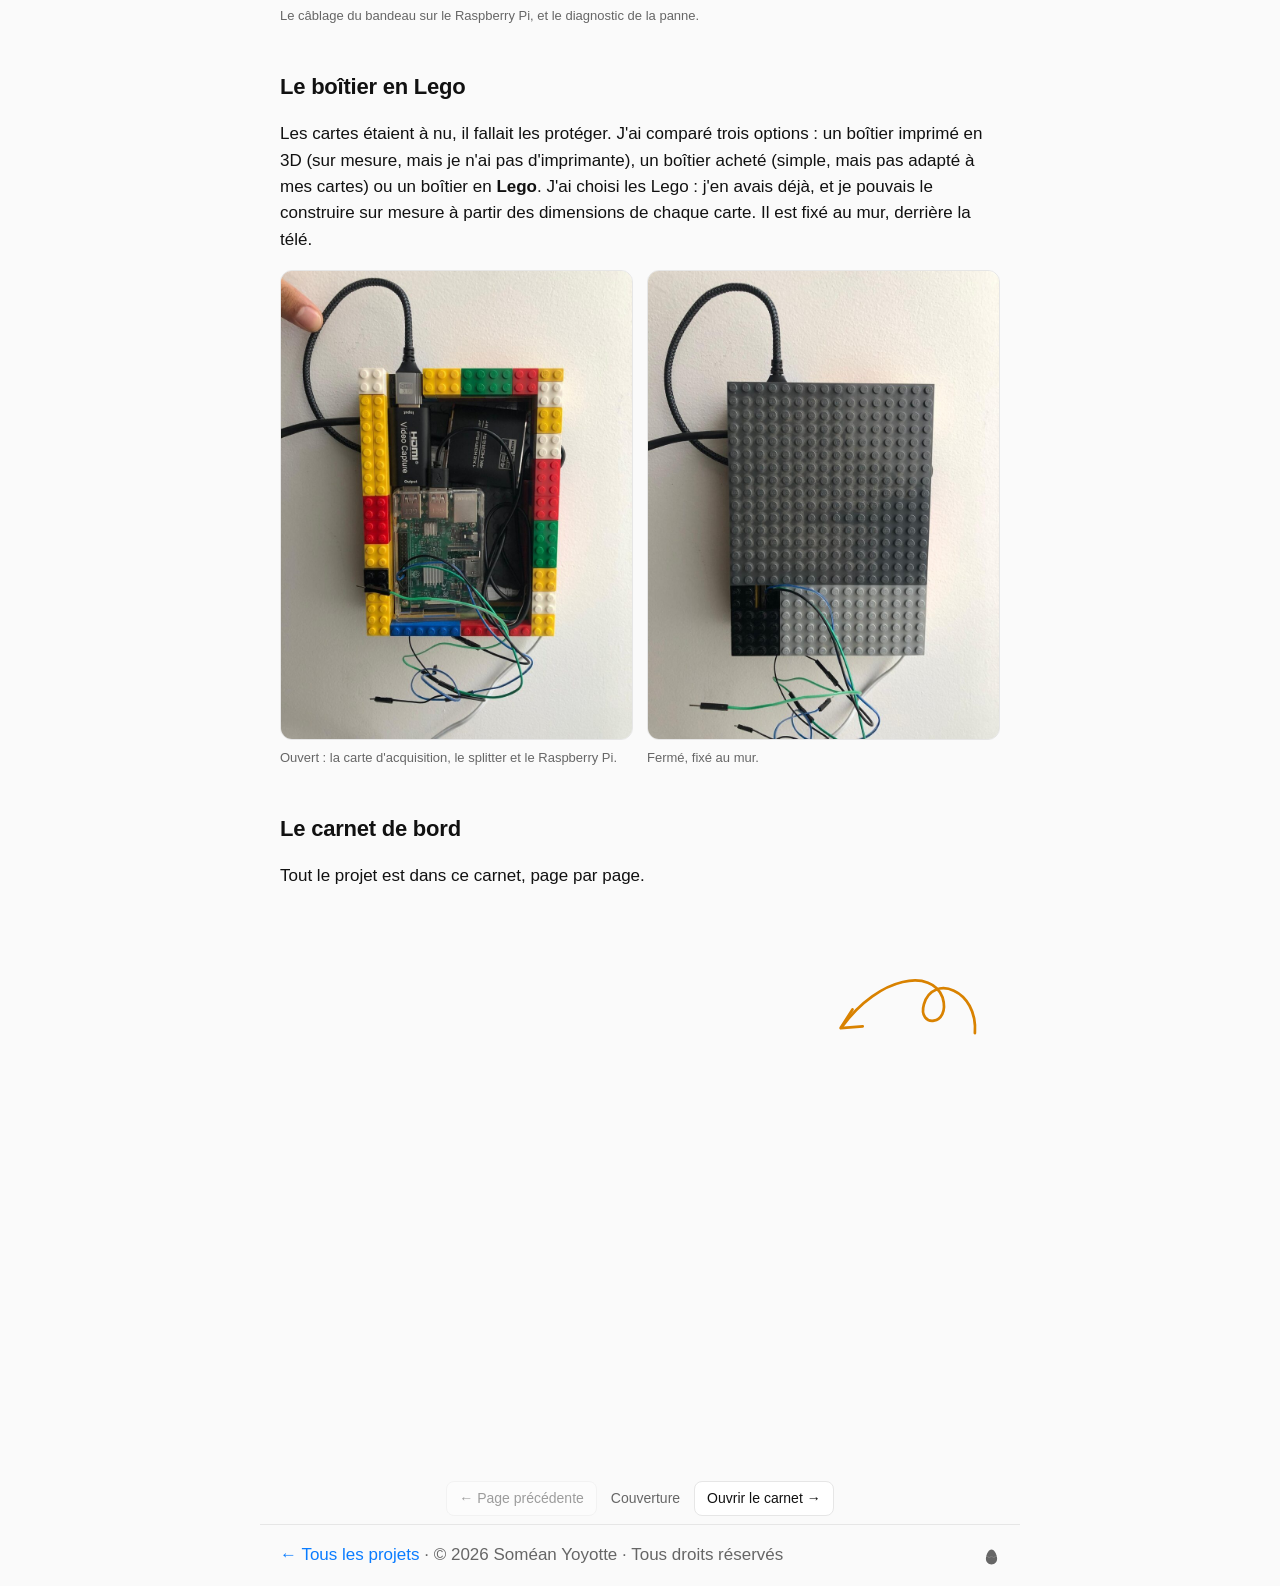
==== commit 0dcc3261: "Répondre ! s'affiche seul 1,5 s après les vibrations, l'œuf se balance comme s'il allait éclore Co-A" ====
--- a/ambilight.html
+++ b/ambilight.html
@@ -6,7 +6,7 @@
 <title>Ambilight maison · Soméan Yoyotte</title>
 <meta name="description" content="Un Ambilight fait maison avec un Raspberry Pi, Hyperion et un bandeau de LED APA102.">
 <link rel="stylesheet" href="style.css?v=15">
-<link rel="stylesheet" href="extras.css?v=5">
+<link rel="stylesheet" href="extras.css?v=6">
 </head>
 <body class="page">
 <main class="wrap narrow">
@@ -502,6 +502,6 @@
   </script>
 </main>
 <footer class="wrap narrow"><p><a href="index.html">← Tous les projets</a> · © 2026 Soméan Yoyotte · Tous droits réservés</p></footer>
-<script src="extras.js?v=5"></script>
+<script src="extras.js?v=6"></script>
 </body>
 </html>
--- a/extras.css
+++ b/extras.css
@@ -53,6 +53,7 @@
 .jarvis input { flex: 1; min-width: 0; background: transparent; border: 0; outline: none; color: var(--term-fg); font: inherit; caret-color: var(--term-accent); }
 
 @media (prefers-reduced-motion: reduce) {
+  .egg.hatching svg { animation: none !important; }
   .ambi-glow { animation: none; }
   .timeline.ink li::before, .timeline.ink li > * { transition: none; }
 }
@@ -68,6 +69,9 @@
 .egg:hover svg, .egg:focus-visible svg { animation: eggWobble .6s ease-in-out; }
 .egg:focus { outline: none; }
 .egg:focus-visible { outline: 2px solid var(--accent); outline-offset: 3px; border-radius: 4px; }
+.egg.hatching:not(.cracked) svg { transform-origin: 50% 100%; animation: eggHatch 3.2s ease-in-out infinite; }
+.egg.hatching:not(.cracked):hover svg { animation: eggWobble .6s ease-in-out; }
+@keyframes eggHatch { 0%, 18%, 100% { transform: rotate(0); } 3% { transform: rotate(-14deg); } 6% { transform: rotate(12deg); } 9% { transform: rotate(-9deg); } 12% { transform: rotate(6deg); } 15% { transform: rotate(-3deg); } }
 .egg.cracked svg { animation: eggWobble .35s ease-in-out; }
 .egg.cracked .egg-top { transform: translate(5px, -9px) rotate(38deg); opacity: .0; transition-delay: .25s; }
 .egg.cracked .yolk { opacity: 1; }
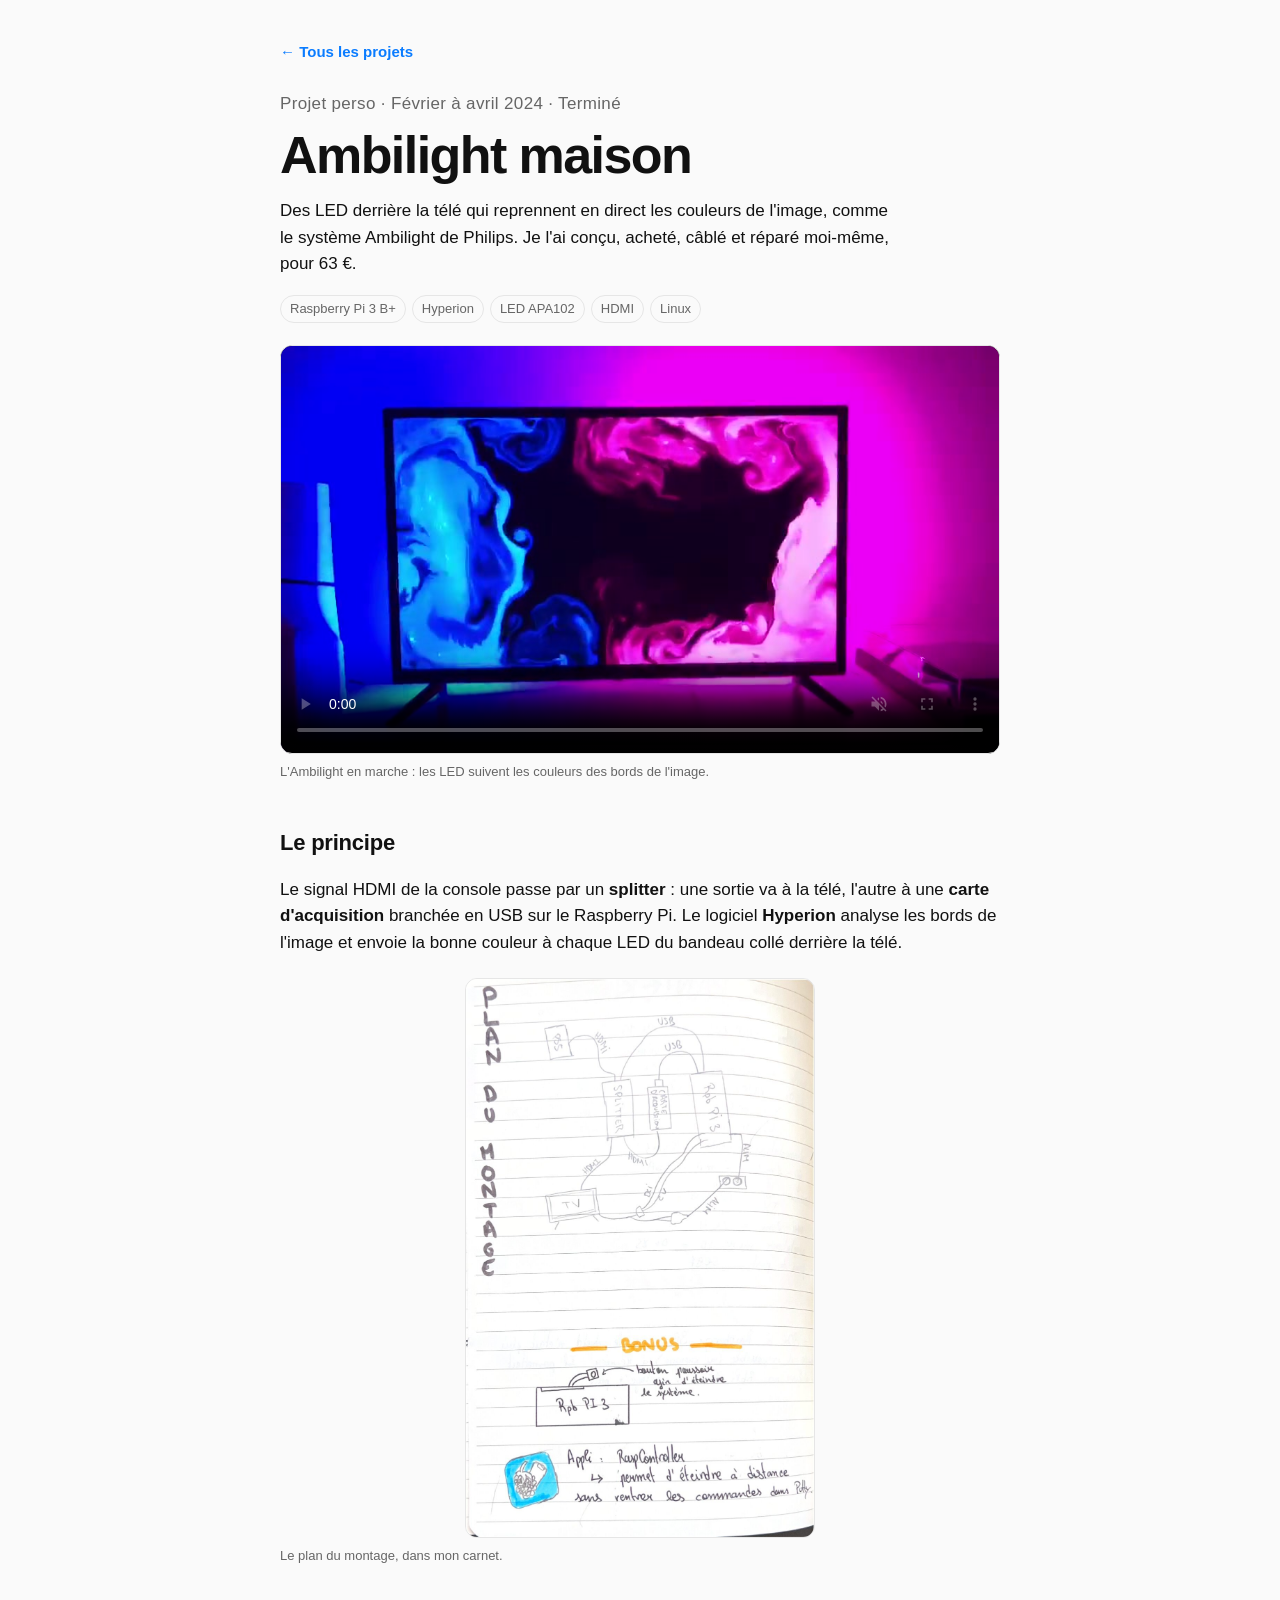
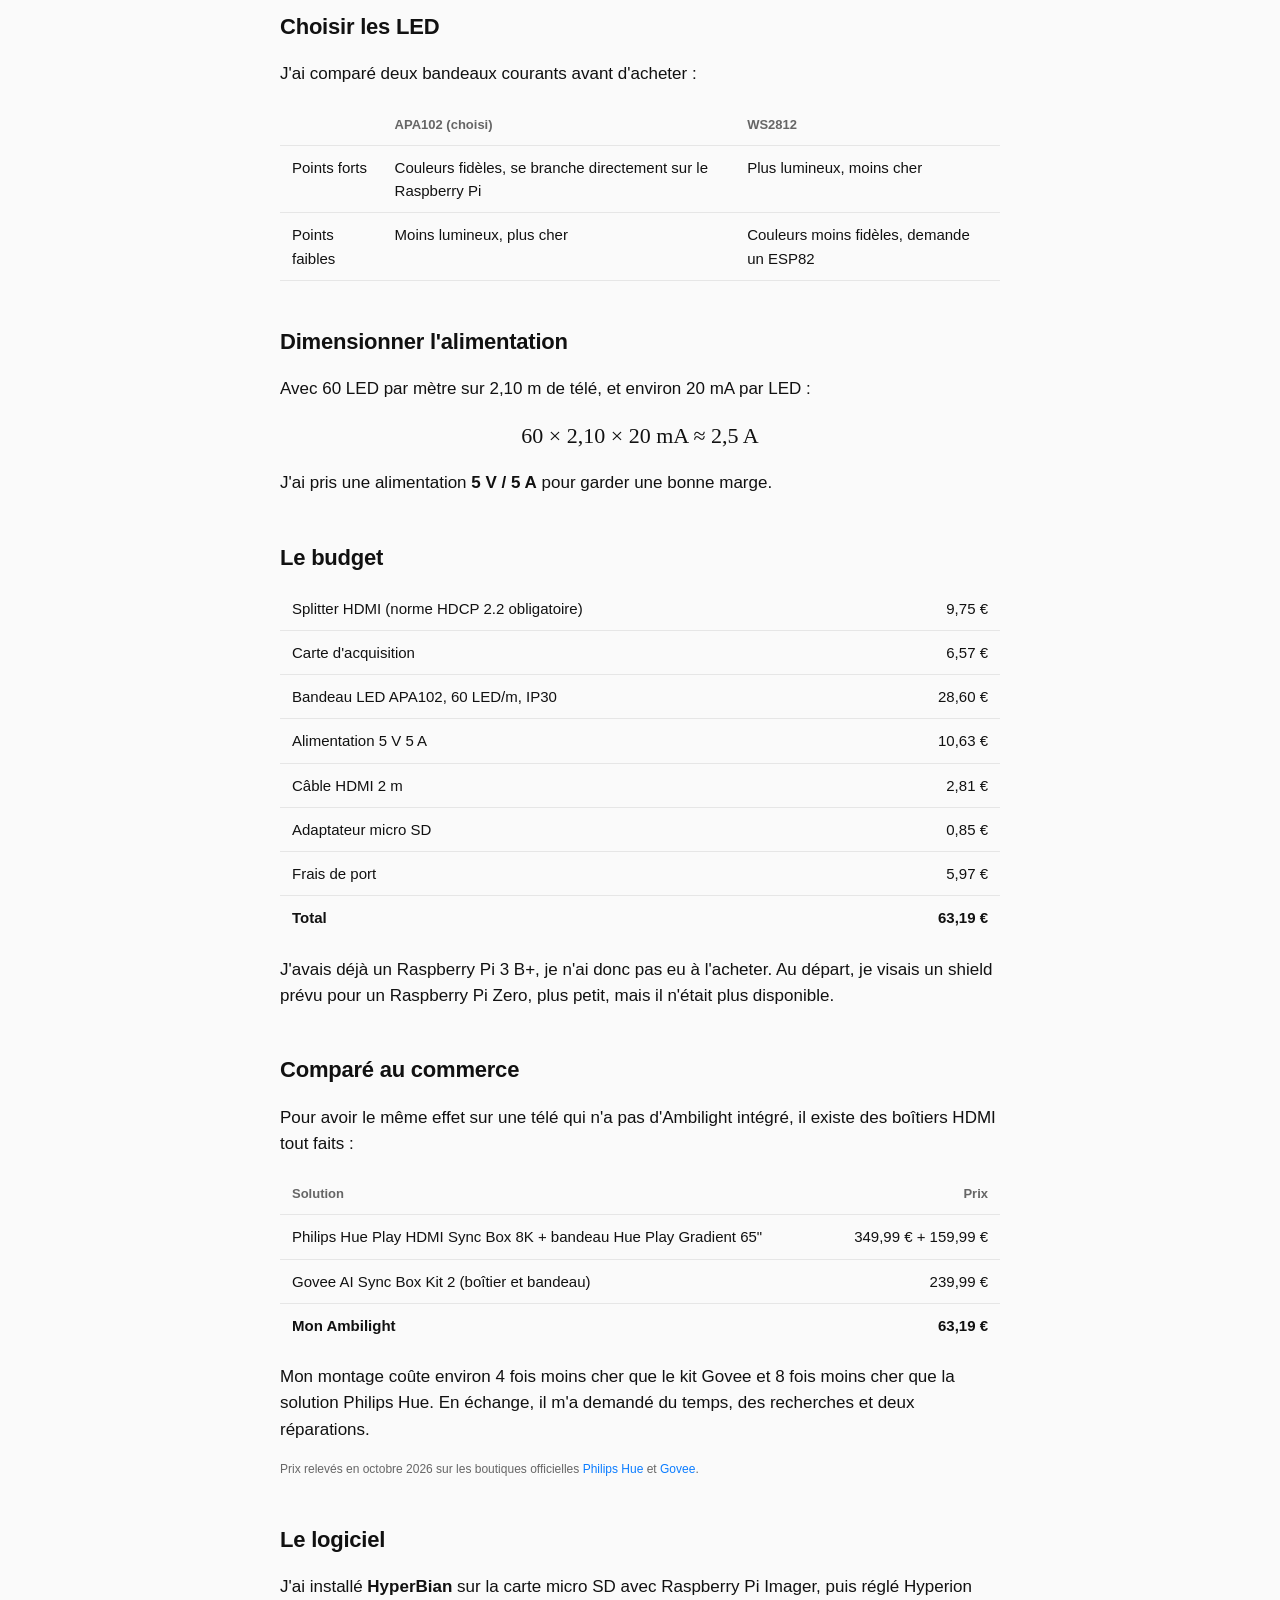
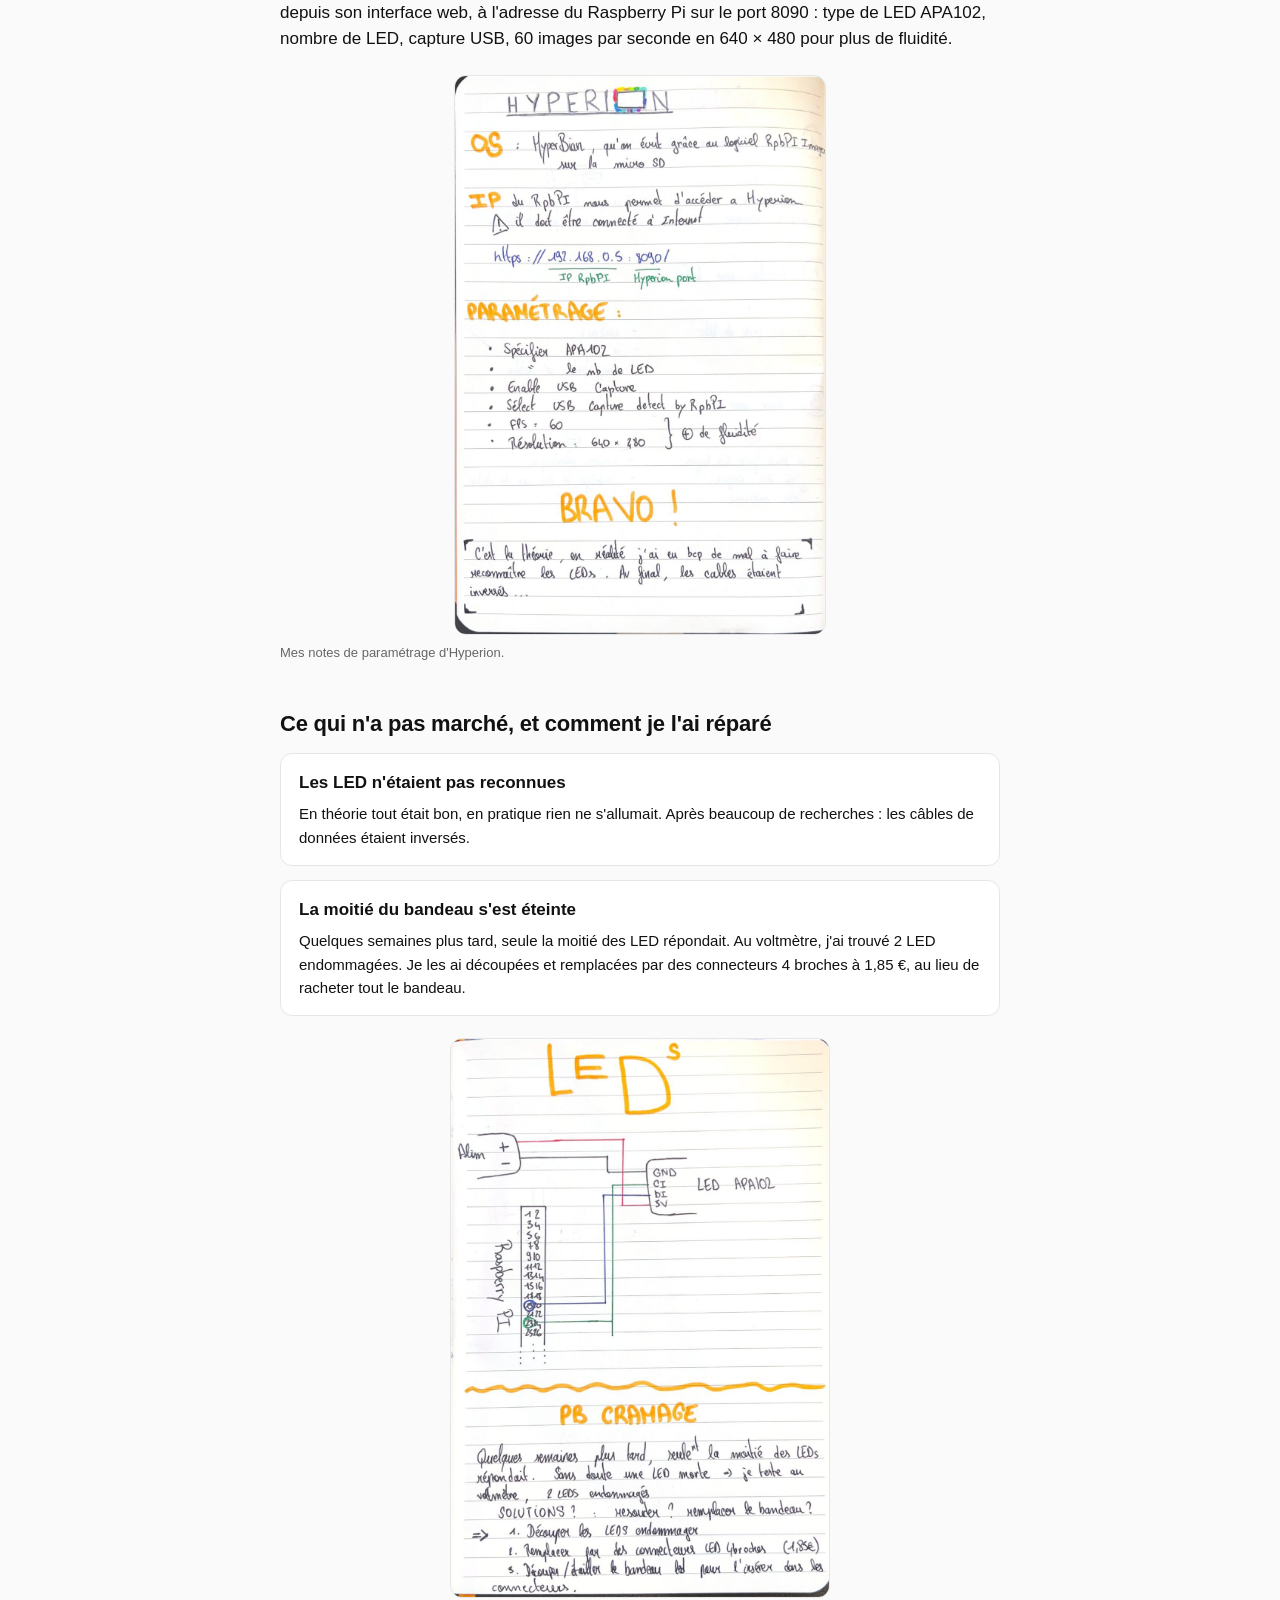
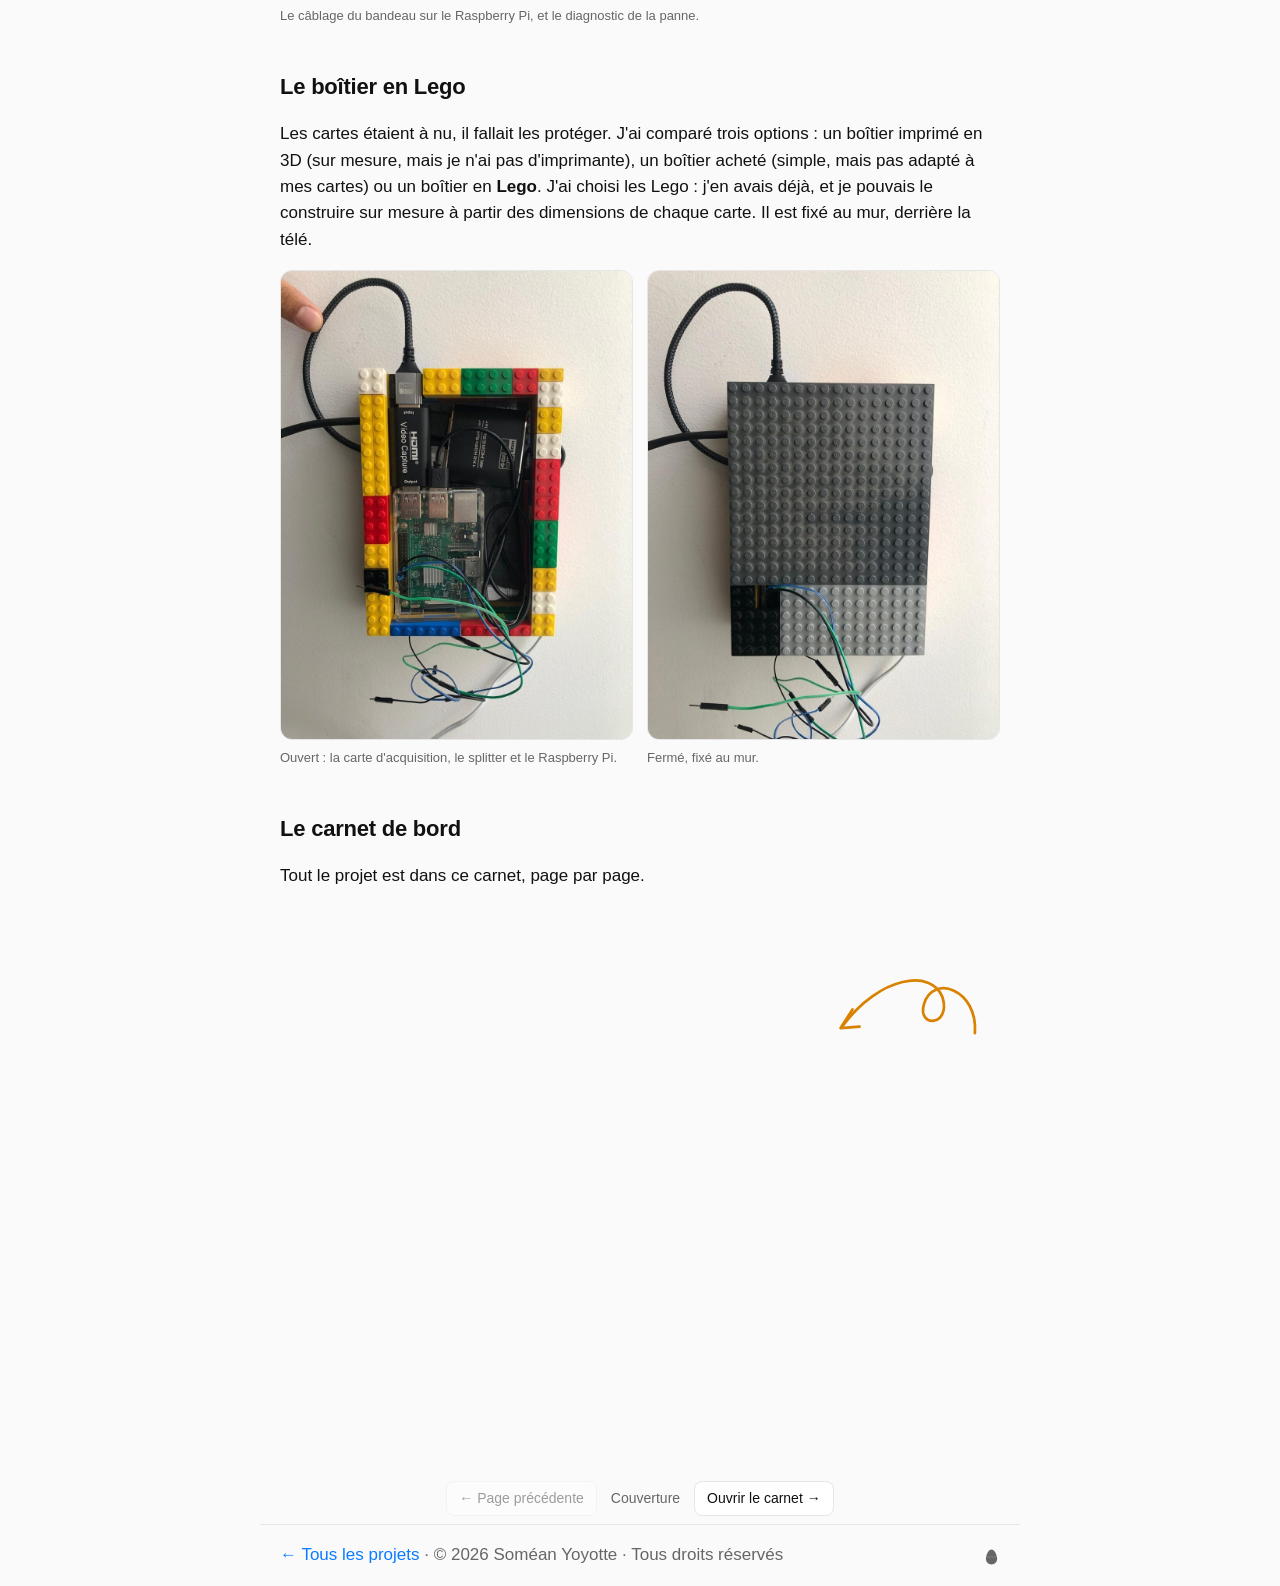
==== commit 1ab6ddbe: "Œufs : « Soméan vous appelle » masqué sur téléphone Co-Authored-By: Claude Opus 5.5 (1M context) <no" ====
--- a/ambilight.html
+++ b/ambilight.html
@@ -502,6 +502,6 @@
   </script>
 </main>
 <footer class="wrap narrow"><p><a href="index.html">← Tous les projets</a> · © 2026 Soméan Yoyotte · Tous droits réservés</p></footer>
-<script src="extras.js?v=6"></script>
+<script src="extras.js?v=7"></script>
 </body>
 </html>
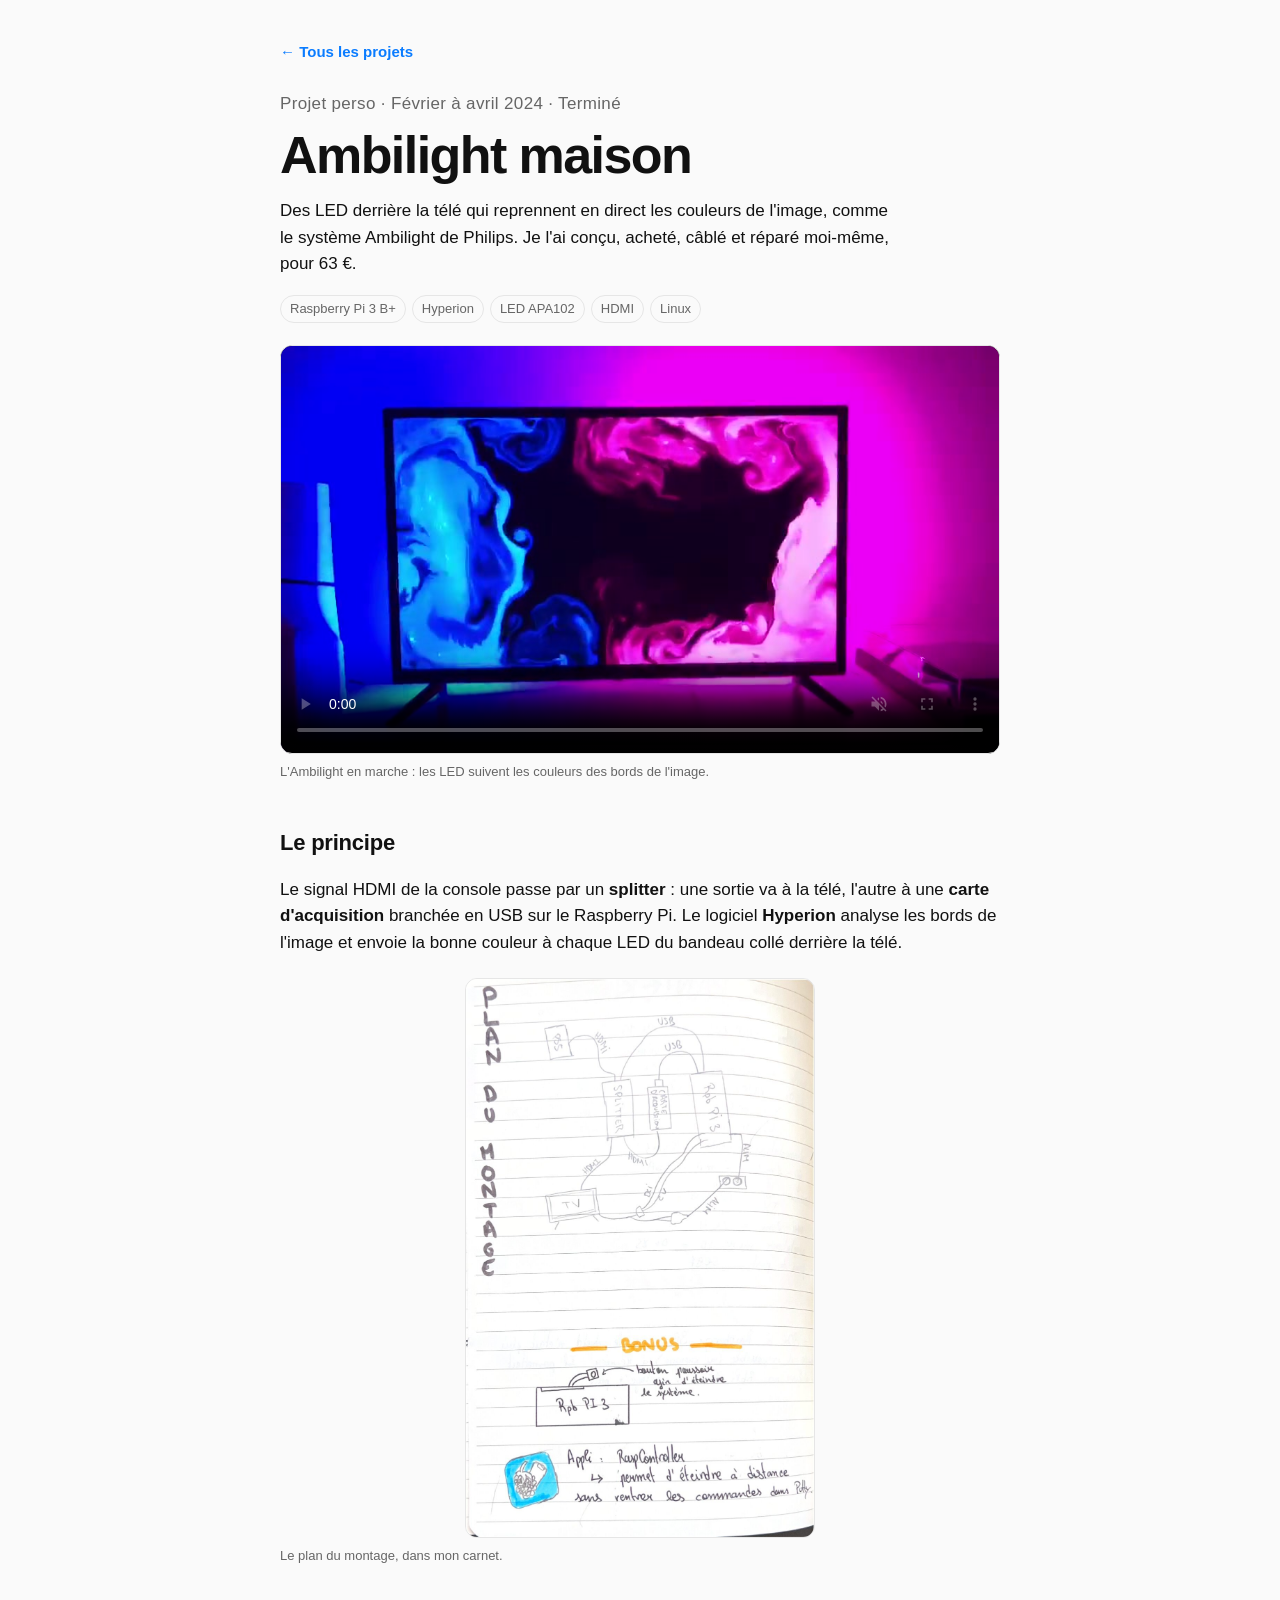
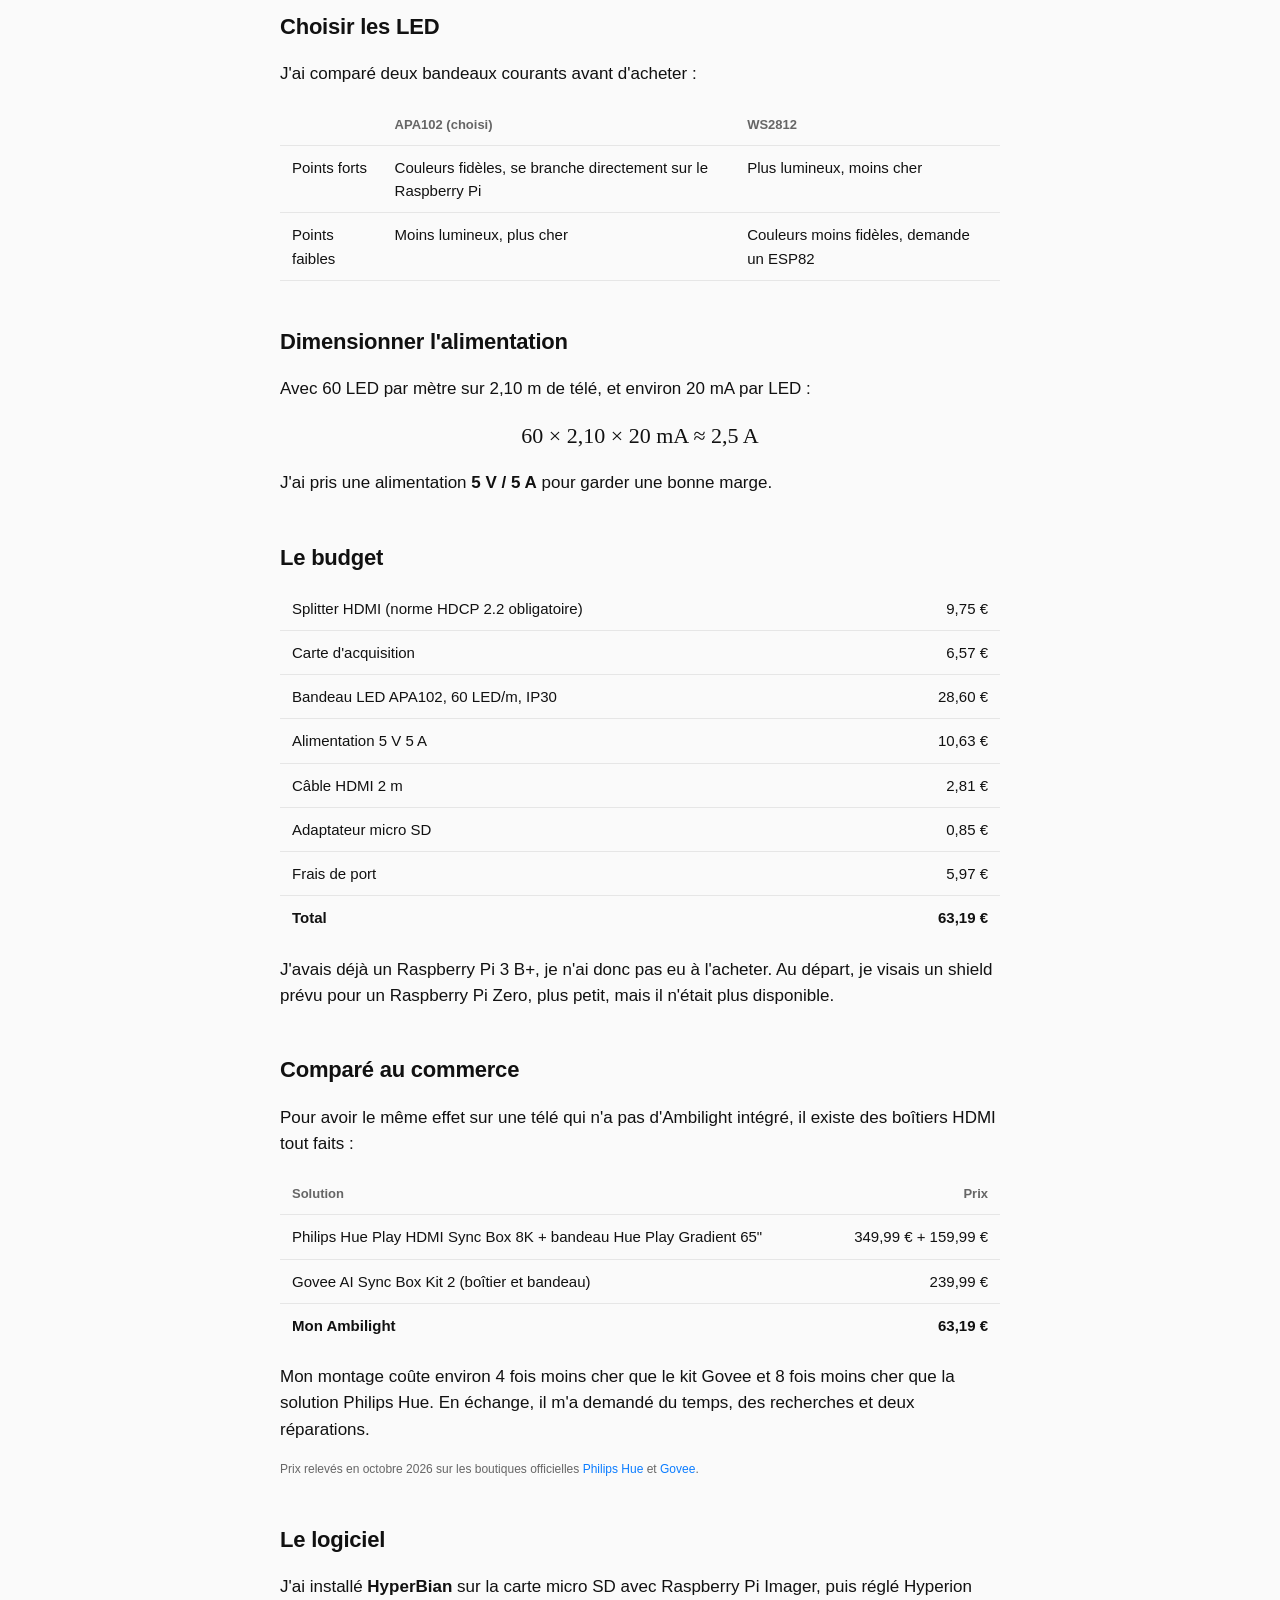
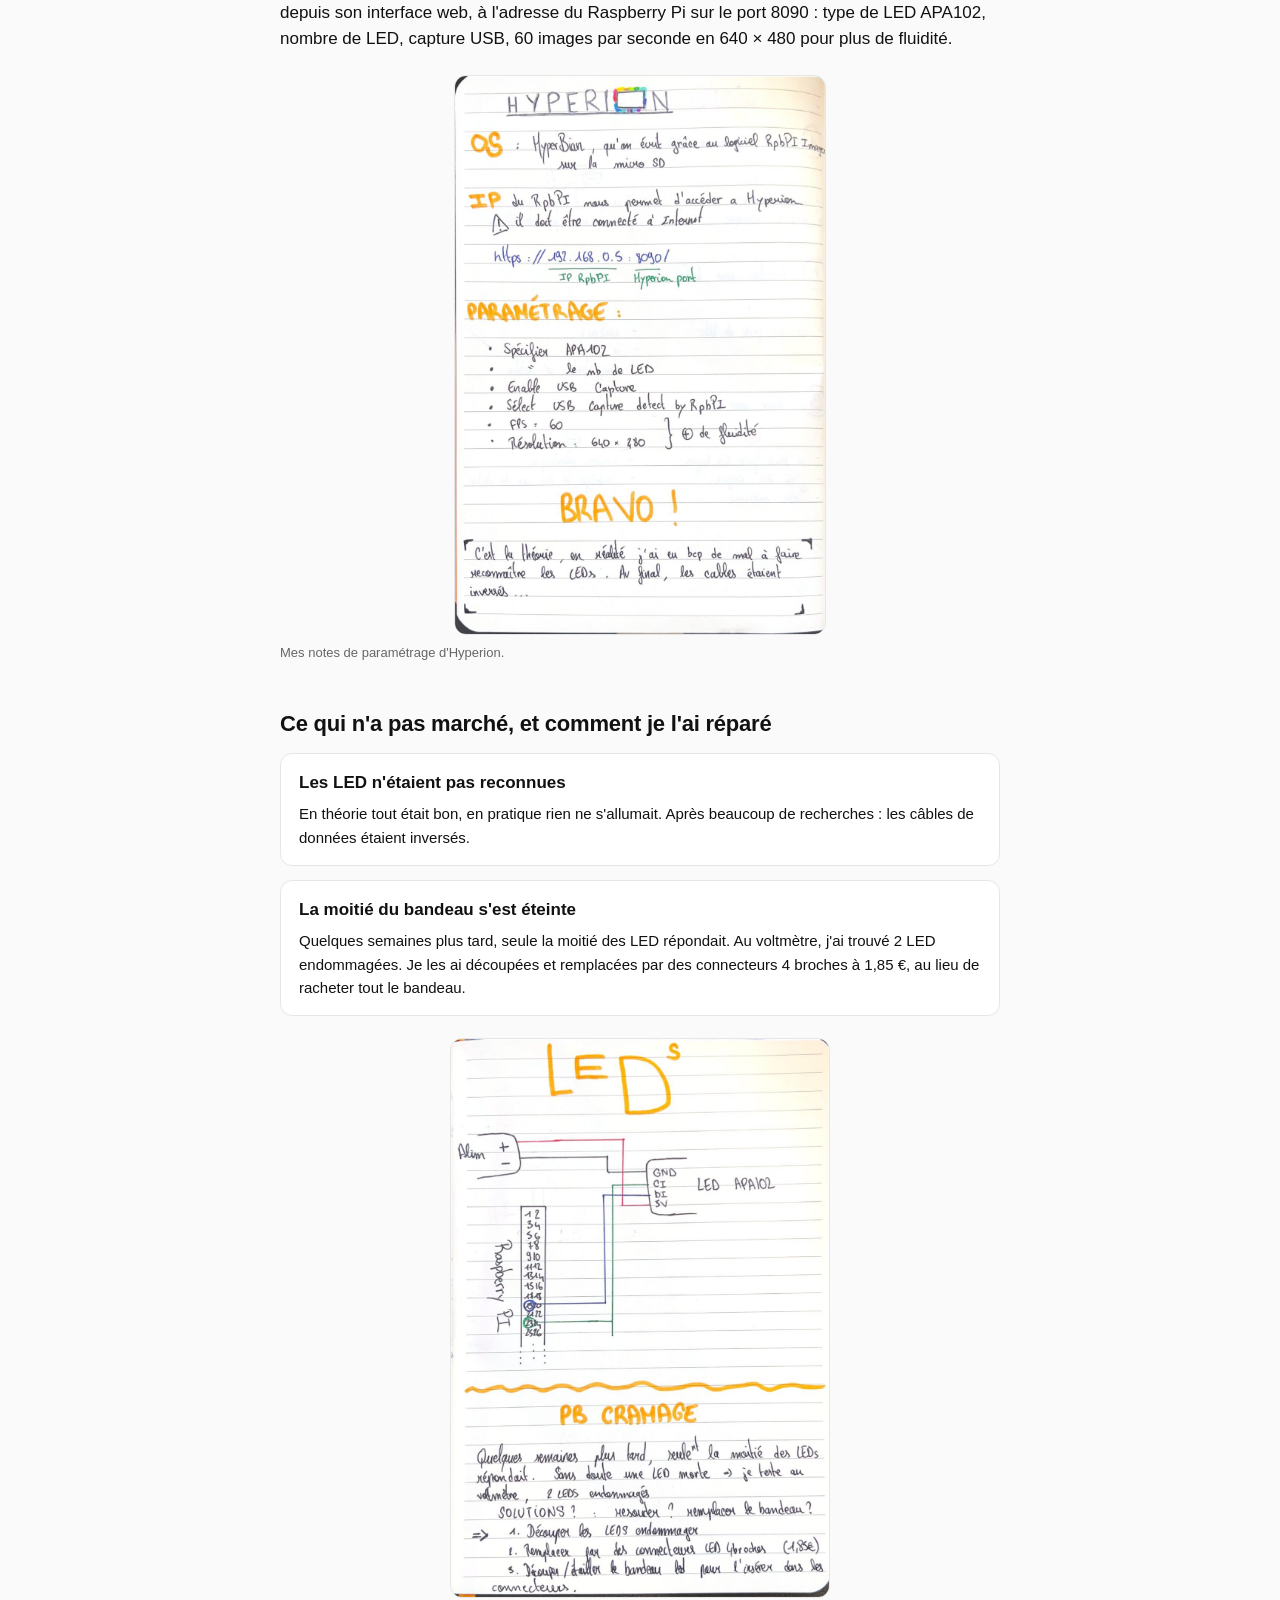
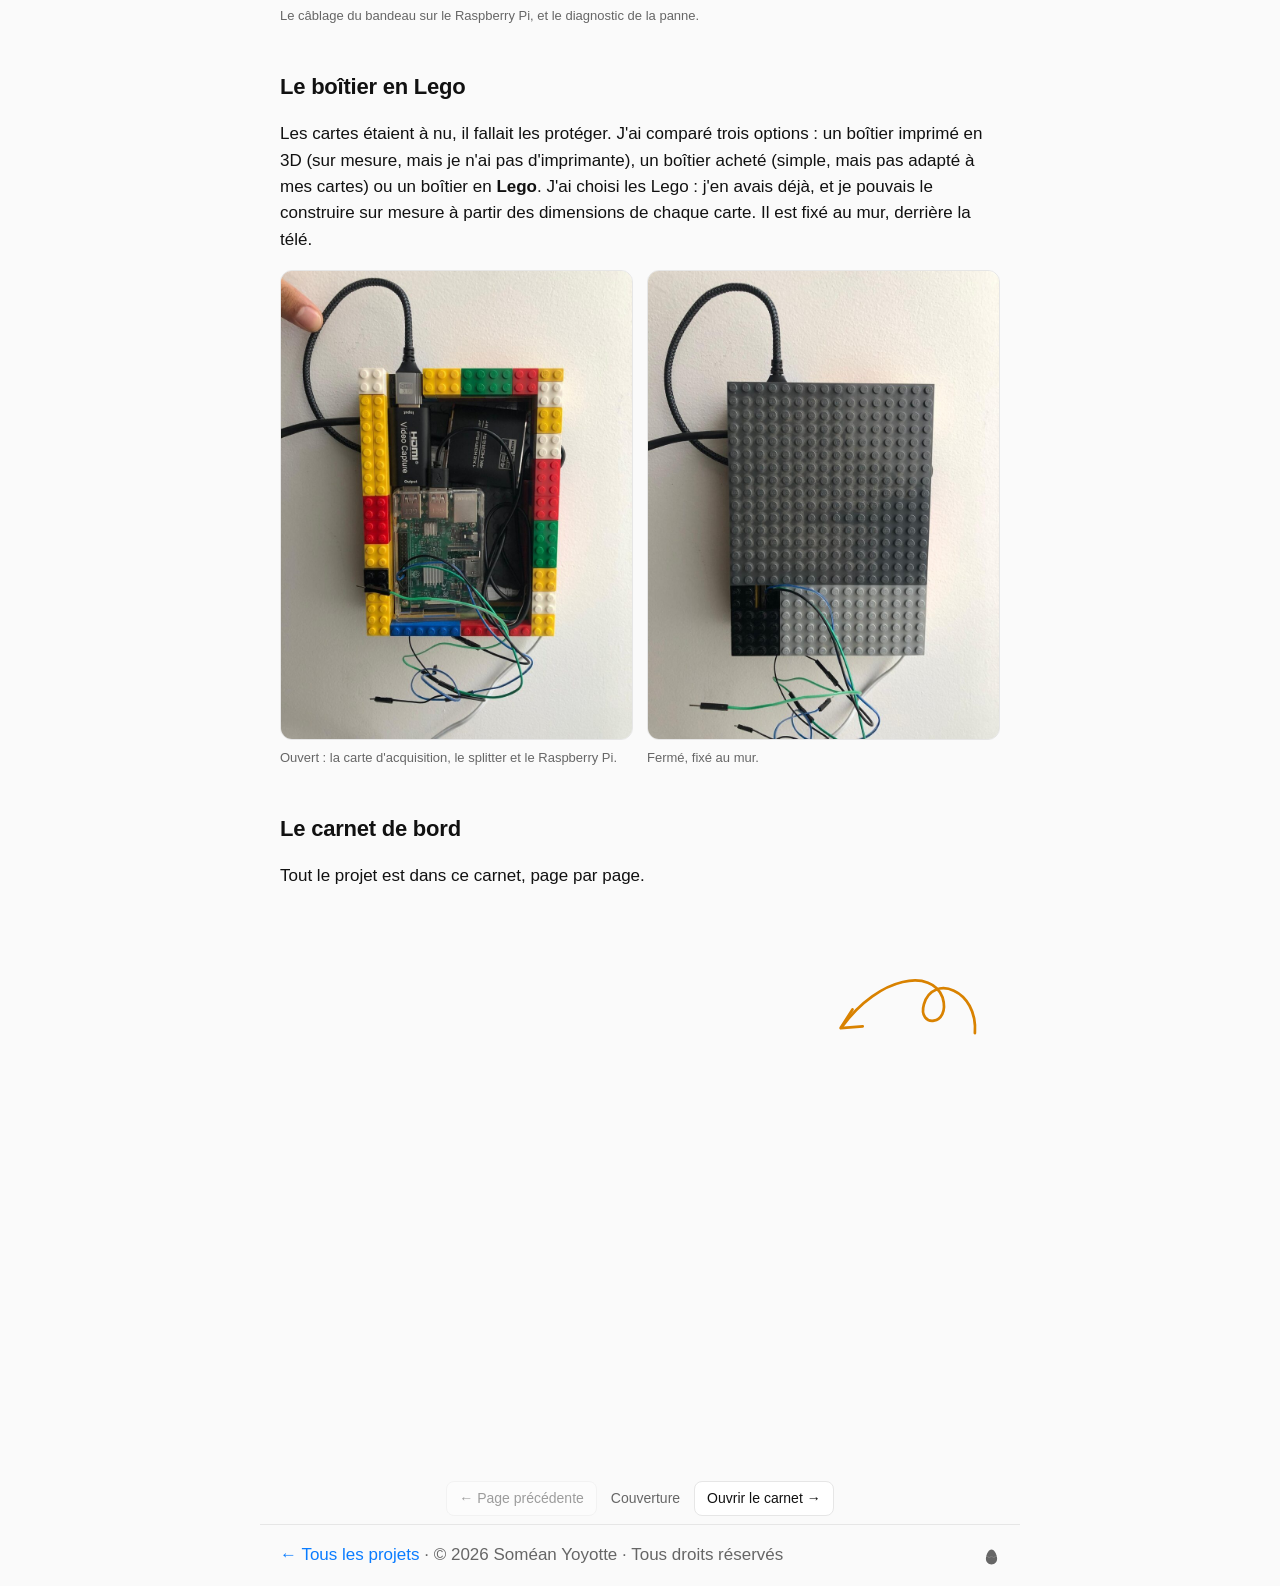
==== commit 555d6ddb: "Vibration du nom remise sur téléphone, icône téléphone de « Répondre ! » immobile Co-Authored-By: Cl" ====
--- a/ambilight.html
+++ b/ambilight.html
@@ -502,6 +502,6 @@
   </script>
 </main>
 <footer class="wrap narrow"><p><a href="index.html">← Tous les projets</a> · © 2026 Soméan Yoyotte · Tous droits réservés</p></footer>
-<script src="extras.js?v=7"></script>
+<script src="extras.js?v=8"></script>
 </body>
 </html>
